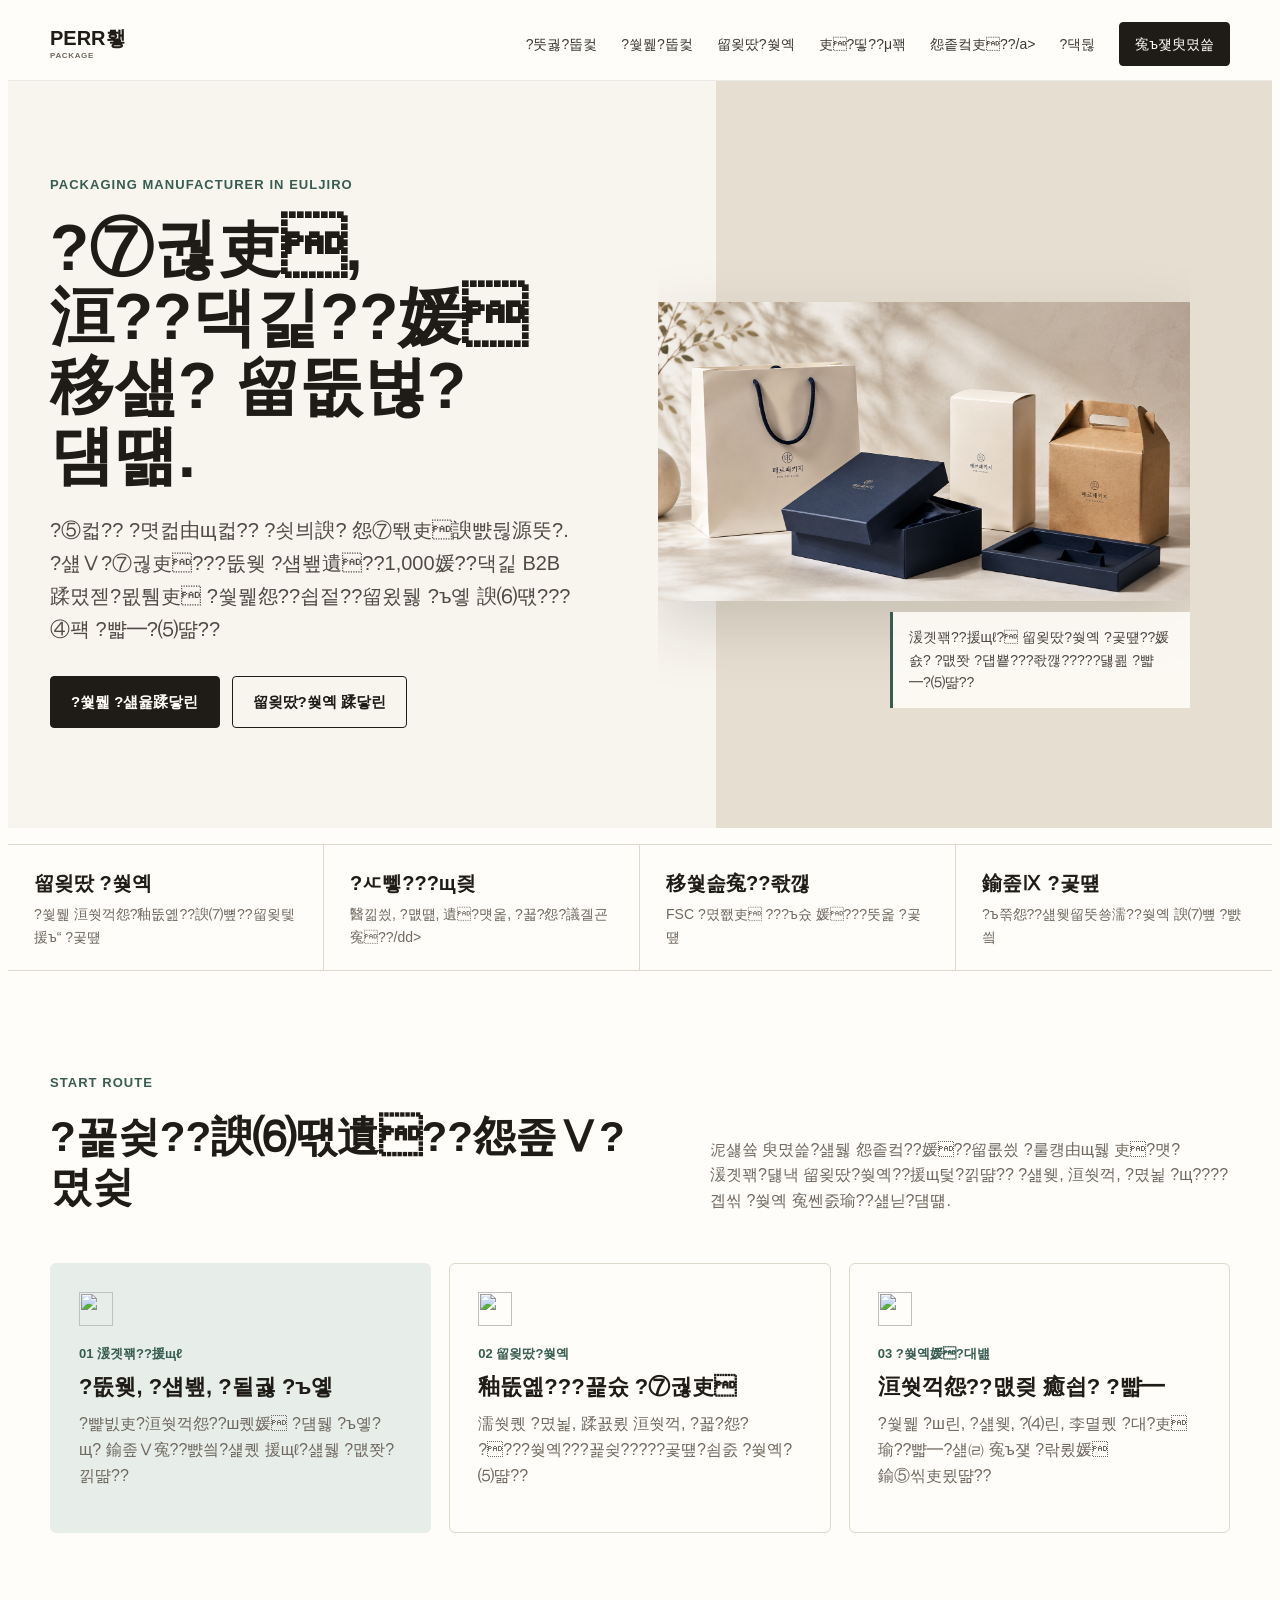
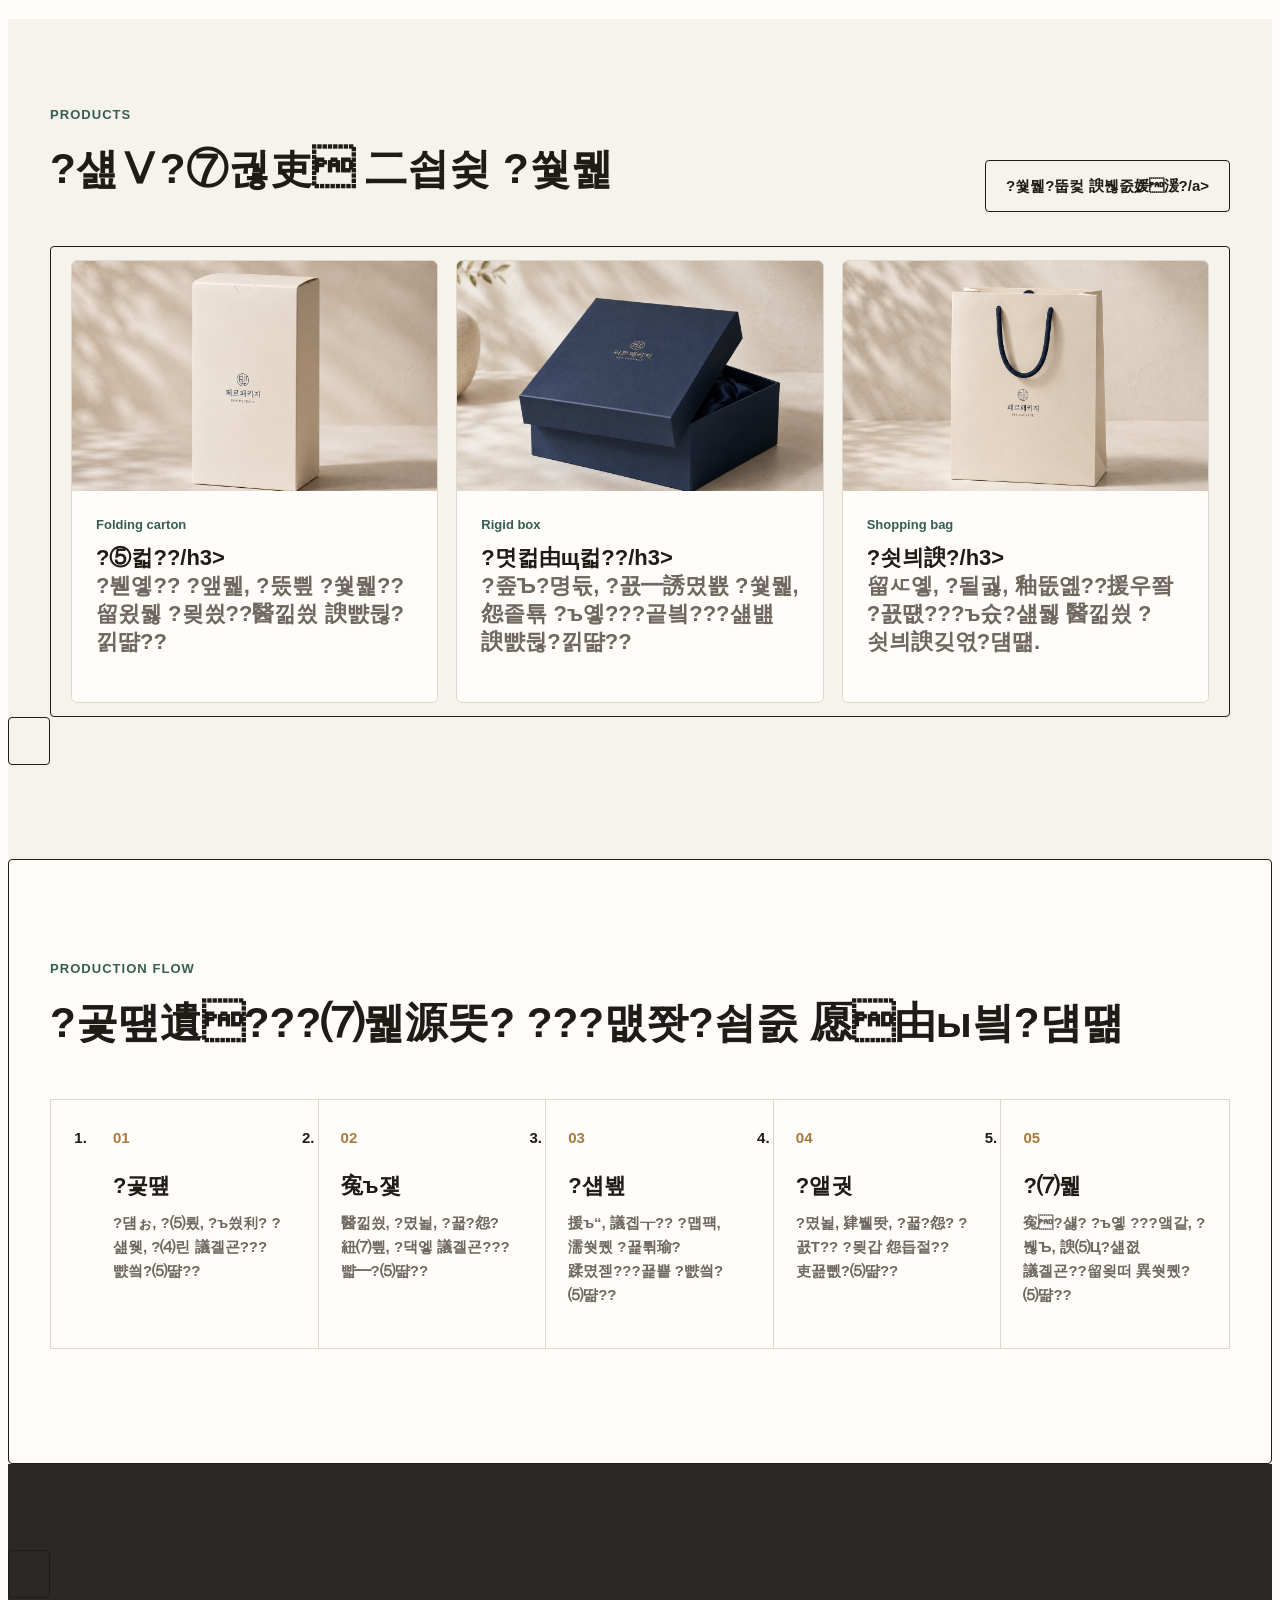
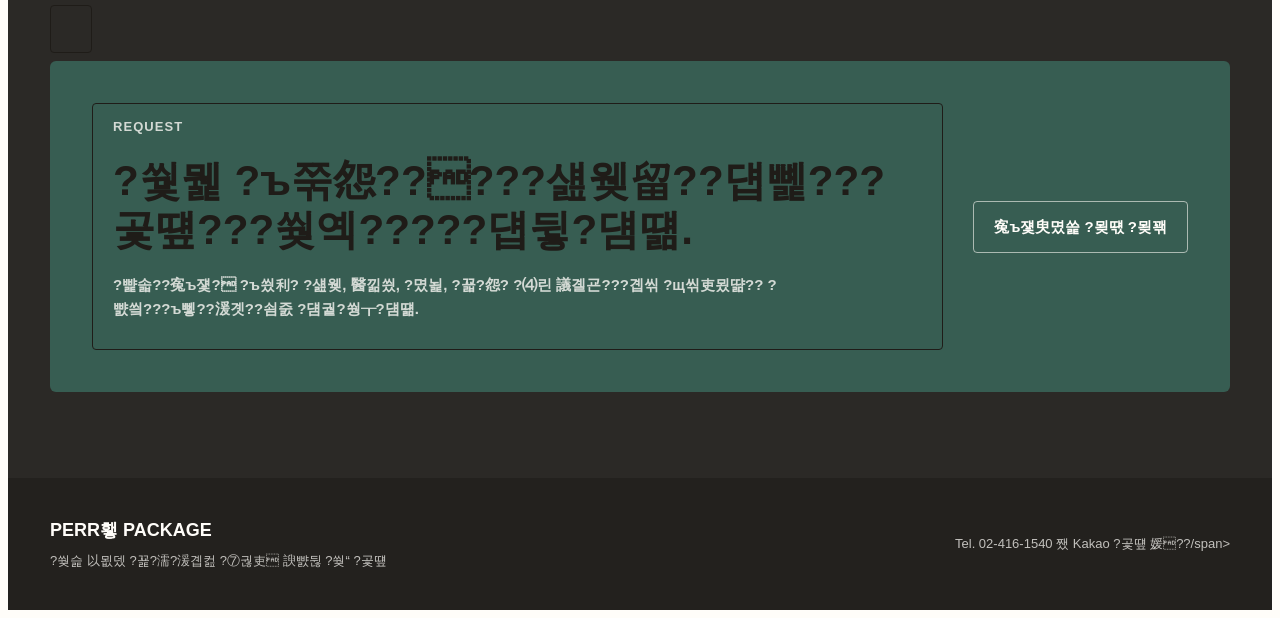
==== index.html @ 7153d133 "Add Vercel static preview site" ====
﻿<!doctype html>
<html lang="ko">
<head>
  <meta charset="utf-8">
  <meta name="viewport" content="width=device-width, initial-scale=1">
  <title>?섎Ⅴ?⑦궎吏 釉뚮옖???섏씠吏 - 硫붿씤</title>
  <link rel="stylesheet" href="perpackage-brand-pages.css">
</head>
<body class="pp-brand">
  <header class="pp-brand-topbar">
    <nav class="pp-brand-nav" aria-label="?섎Ⅴ?⑦궎吏 釉뚮옖???섏씠吏">
      <a class="pp-brand-logo" href="index.html">PERR횋<small>PACKAGE</small></a>
      <div class="pp-brand-menu">
        <a href="company.html">?뚯궗?뚭컻</a>
        <a href="products.html">?쒗뭹?뚭컻</a>
        <a href="custom.html">留욎땄?쒖옉</a>
        <a href="sustainability.html">吏?띻??μ꽦</a>
        <a href="contact.html">怨좉컼吏??/a>
        <a href="/board/free/list.html?board_no=3">?댁뒪</a>
        <a class="pp-brand-menu-cta" href="https://www.pluuug.com/form/TrPLMjXdJ1" target="_blank" rel="noopener">寃ъ쟻臾몄쓽</a>
      </div>
    </nav>
  </header>

  <main class="pp-brand-main">
    <section class="pp-brand-hero">
      <div class="pp-brand-hero__inner">
        <div class="pp-brand-hero__copy">
          <p class="pp-brand-eyebrow">Packaging manufacturer in Euljiro</p>
          <h1>?⑦궎吏,<br>洹??댁긽??媛移섎? 留뚮벊?덈떎.</h1>
          <p class="pp-brand-lead">?⑤컯?? ?몃컮由щ컯?? ?쇳븨諛? 怨⑦뙋吏諛뺤뒪源뚯?. ?섎Ⅴ?⑦궎吏???뚮웾 ?섑뵆遺??1,000媛??댁긽 B2B 蹂몄젣?묎퉴吏 ?쒗뭹怨??쇱젙??留욌뒗 ?ъ옣 諛⑹떇???④퍡 ?뺣━?⑸땲??</p>
          <div class="pp-brand-actions">
            <a class="pp-brand-btn is-primary" href="products.html">?쒗뭹 ?섎윭蹂닿린</a>
            <a class="pp-brand-btn is-secondary" href="custom.html">留욎땄?쒖옉 蹂닿린</a>
          </div>
        </div>
        <figure class="pp-brand-hero__media">
          <img src="assets/notion-selected/notion-hero-packaging-set.png" alt="?섎Ⅴ?⑦궎吏 ?쇳븨諛? ?⑤컯?? ?몃컮由щ컯?ㅼ? 遺?먯옱 ?쒗뭹 ?곗텧">
          <figcaption class="pp-brand-hero__caption">湲곗꽦??援щℓ? 留욎땄?쒖옉 ?곷떞??媛숈? ?먮쫫 ?덉뿉???좏깮?????덇쾶 ?뺣━?⑸땲??</figcaption>
        </figure>
      </div>
    </section>

    <dl class="pp-brand-proof" aria-label="?섎Ⅴ?⑦궎吏 ?듭떖 媛뺤젏">
      <div><dt>留욎땄 ?쒖옉</dt><dd>?쒗뭹 洹쒓꺽怨?釉뚮옖??諛⑺뼢??留욎텣 援ъ“ ?곷떞</dd></div>
      <div><dt>?ㅼ뼇???щ즺</dt><dd>醫낆씠, ?먮떒, 遺?먯옱, ?꾧?怨?議곌굔 寃??/dd></div>
      <div><dt>移쒗솚寃??좏깮</dt><dd>FSC ?몄쬆吏 ???ъ슜 媛???뚯옱 ?곷떞</dd></div>
      <div><dt>鍮좊Ⅸ ?곷떞</dt><dd>?ъ쭊怨??섎웾留뚯쑝濡??쒖옉 諛⑺뼢 ?뺤씤</dd></div>
    </dl>

    <section class="pp-brand-section">
      <div class="pp-brand-inner">
        <div class="pp-brand-section-head">
          <div>
            <p class="pp-brand-eyebrow">Start route</p>
            <h2>?꾩슂??諛⑹떇遺??怨좊Ⅴ?몄슂</h2>
          </div>
          <p class="pp-brand-desc">泥섏쓬 臾몄쓽?섎뒗 怨좉컼??媛??留롮씠 ?룰컝由щ뒗 吏?먯? 湲곗꽦?덇낵 留욎땄?쒖옉??援щ텇?낅땲?? ?섎웾, 洹쒓꺽, ?몄뇙 ?щ????곕씪 ?쒖옉 寃쎈줈瑜??섎닏?덈떎.</p>
        </div>
        <div class="pp-brand-grid cols-3">
          <article class="pp-brand-feature is-tinted">
            <img src="../../assets/icons/icon-service-package.png" alt="">
            <b>01 湲곗꽦??援щℓ</b>
            <h3>?뚮웾, ?섑뵆, ?됱궗 ?ъ옣</h3>
            <p>?뺥빐吏?洹쒓꺽怨??ш퀬媛 ?덈뒗 ?ъ옣?щ? 鍮좊Ⅴ寃??뺤씤?섍퀬 援щℓ?섎뒗 ?먮쫫?낅땲??</p>
          </article>
          <article class="pp-brand-feature">
            <img src="../../assets/icons/icon-service-design.png" alt="">
            <b>02 留욎땄?쒖옉</b>
            <h3>釉뚮옖???꾩슜 ?⑦궎吏</h3>
            <p>濡쒓퀬 ?몄뇙, 蹂꾨룄 洹쒓꺽, ?꾧?怨? ????쒖옉???꾩슂?????곷떞?쇰줈 ?쒖옉?⑸땲??</p>
          </article>
          <article class="pp-brand-feature">
            <img src="../../assets/icons/icon-proof-ruler.png" alt="">
            <b>03 ?쒖옉媛?대뱶</b>
            <h3>洹쒓꺽怨??먮즺 癒쇱? ?뺣━</h3>
            <p>?쒗뭹 ?ш린, ?섎웾, ?⑷린, 李멸퀬 ?대?吏瑜??뺣━?섎㈃ 寃ъ쟻 ?띾룄媛 鍮⑤씪吏묐땲??</p>
          </article>
        </div>
      </div>
    </section>

    <section class="pp-brand-section is-soft">
      <div class="pp-brand-inner">
        <div class="pp-brand-section-head">
          <div>
            <p class="pp-brand-eyebrow">Products</p>
            <h2>?섎Ⅴ?⑦궎吏 二쇱슂 ?쒗뭹</h2>
          </div>
          <a class="pp-brand-btn is-secondary" href="products.html">?쒗뭹?뚭컻 諛붾줈媛湲?/a>
        </div>
        <div class="pp-brand-grid cols-3">
          <article class="pp-brand-card">
            <div class="pp-brand-card__media"><img src="assets/notion-selected/notion-folding-carton-white.png" alt="?붿씠???⑤컯???쒗뭹"></div>
            <div class="pp-brand-card__body"><b>Folding carton</b><h3>?⑤컯??/h3><p>?붿옣?? ?앺뭹, ?뚰삎 ?쒗뭹??留욌뒗 ?묒씠??醫낆씠 諛뺤뒪?낅땲??</p></div>
          </article>
          <article class="pp-brand-card">
            <div class="pp-brand-card__media"><img src="assets/notion-selected/notion-rigid-box-blue.png" alt="?ㅼ씠鍮??몃컮由щ컯???쒗뭹"></div>
            <div class="pp-brand-card__body"><b>Rigid box</b><h3>?몃컮由щ컯??/h3><p>?좊Ъ?명듃, ?꾨━誘몄뾼 ?쒗뭹, 怨좉툒 ?ъ옣???곹빀???섎뱶 諛뺤뒪?낅땲??</p></div>
          </article>
          <article class="pp-brand-card">
            <div class="pp-brand-card__media"><img src="assets/notion-selected/notion-shopping-bag.png" alt="?붿씠???쇳븨諛??쒗뭹"></div>
            <div class="pp-brand-card__body"><b>Shopping bag</b><h3>?쇳븨諛?/h3><p>留ㅼ옣, ?됱궗, 釉뚮옖??援우쫰 ?꾨떖???ъ슜?섎뒗 醫낆씠 ?쇳븨諛깆엯?덈떎.</p></div>
          </article>
        </div>
      </div>
    </section>

    <section class="pp-brand-section">
      <div class="pp-brand-inner">
        <div class="pp-brand-section-head">
          <div>
            <p class="pp-brand-eyebrow">Production flow</p>
            <h2>?곷떞遺???⑺뭹源뚯? ???먮쫫?쇰줈 愿由ы빀?덈떎</h2>
          </div>
        </div>
        <ol class="pp-brand-steps">
          <li class="pp-brand-step"><span>01</span><h3>?곷떞</h3><p>?덈ぉ, ?⑸룄, ?ъ씠利? ?섎웾, ?⑷린 議곌굔???뺤씤?⑸땲??</p></li>
          <li class="pp-brand-step"><span>02</span><h3>寃ъ쟻</h3><p>醫낆씠, ?몄뇙, ?꾧?怨? 紐⑺삎, ?댁엫 議곌굔???뺣━?⑸땲??</p></li>
          <li class="pp-brand-step"><span>03</span><h3>?섑뵆</h3><p>援ъ“, 議곕┰?? ?먭퍡, 濡쒓퀬 ?꾩튂瑜?蹂몄젣???꾩뿉 ?뺤씤?⑸땲??</p></li>
          <li class="pp-brand-step"><span>04</span><h3>?앹궛</h3><p>?몄뇙, 肄뷀똿, ?꾧?怨? ?꾨Т?? ?묒갑 怨듭젙??吏꾪뻾?⑸땲??</p></li>
          <li class="pp-brand-step"><span>05</span><h3>?⑺뭹</h3><p>寃?섏? ?ъ옣 ???앸같, ?붾Ъ, 諛⑸Ц?섎졊 議곌굔??留욎떠 異쒓퀬?⑸땲??</p></li>
        </ol>
      </div>
    </section>

    <section class="pp-brand-section is-dark">
      <div class="pp-brand-inner">
        <div class="pp-brand-quote">
          <div>
            <p class="pp-brand-eyebrow">Request</p>
            <h2>?쒗뭹 ?ъ쭊怨?????섎웾留??덉뼱???곷떞???쒖옉?????덉뒿?덈떎.</h2>
            <p>?뺥솗??寃ъ쟻? ?ъ씠利? ?섎웾, 醫낆씠, ?몄뇙, ?꾧?怨? ?⑷린 議곌굔???곕씪 ?щ씪吏묐땲?? ?뺤씤???ъ뼇??湲곗??쇰줈 ?덈궡?쒕┰?덈떎.</p>
          </div>
          <a class="pp-brand-btn is-light" href="https://www.pluuug.com/form/TrPLMjXdJ1" target="_blank" rel="noopener">寃ъ쟻臾몄쓽 ?묒떇 ?묒꽦</a>
        </div>
      </div>
    </section>
  </main>

  <footer class="pp-brand-footer">
    <div class="pp-brand-footer__inner">
      <div><strong>PERR횋 PACKAGE</strong><span>?쒖슱 以묎뎄 ?꾩?濡?湲곕컲 ?⑦궎吏 諛뺤뒪 ?쒖“ ?곷떞</span></div>
      <span>Tel. 02-416-1540 쨌 Kakao ?곷떞 媛??/span>
    </div>
  </footer>
</body>
</html>
---- perpackage-brand-pages.css ----
.pp-brand {
  --pp-ink: #1f1c18;
  --pp-muted: #6f6860;
  --pp-soft: #f6f2ec;
  --pp-soft-2: #ece5d9;
  --pp-line: #dfd8cd;
  --pp-green: #375d52;
  --pp-green-2: #e7eee9;
  --pp-brass: #a9793f;
  --pp-charcoal: #2b2926;
  --pp-white: #fffdf9;
  --pp-shadow: 0 18px 45px rgba(37, 31, 23, 0.1);
  color: var(--pp-ink);
  background: var(--pp-white);
  font-family: "Pretendard", "Noto Sans KR", "Apple SD Gothic Neo", Arial, sans-serif;
  font-size: 16px;
  line-height: 1.6;
  letter-spacing: 0;
  max-width: 100%;
  overflow-x: hidden;
}

.pp-brand *,
.pp-brand *::before,
.pp-brand *::after {
  box-sizing: border-box;
}

.pp-brand a {
  color: inherit;
  text-decoration: none;
}

.pp-brand img {
  display: block;
  max-width: 100%;
}

.pp-brand-topbar {
  position: sticky;
  top: 0;
  z-index: 20;
  background: rgba(255, 253, 249, 0.94);
  border-bottom: 1px solid rgba(31, 28, 24, 0.09);
  backdrop-filter: blur(14px);
}

.pp-brand-nav {
  width: min(1180px, calc(100% - 40px));
  min-height: 72px;
  margin: 0 auto;
  display: flex;
  align-items: center;
  justify-content: space-between;
  gap: 28px;
}

.pp-brand-logo {
  display: inline-flex;
  flex-direction: column;
  justify-content: center;
  min-width: 118px;
  font-weight: 800;
  font-size: 20px;
  line-height: 1;
}

.pp-brand-logo small {
  margin-top: 4px;
  font-size: 8px;
  font-weight: 700;
  color: var(--pp-muted);
  letter-spacing: 0.08em;
}

.pp-brand-menu {
  display: flex;
  align-items: center;
  justify-content: flex-end;
  gap: 24px;
  min-width: 0;
  color: #3c3935;
  font-size: 14px;
  white-space: nowrap;
}

.pp-brand-menu a {
  padding: 24px 0 22px;
  border-bottom: 2px solid transparent;
}

.pp-brand-menu a:hover,
.pp-brand-menu a[aria-current="page"] {
  color: var(--pp-green);
  border-bottom-color: var(--pp-green);
}

.pp-brand-menu .pp-brand-menu-cta {
  padding: 10px 15px;
  border: 1px solid var(--pp-ink);
  border-radius: 4px;
  background: var(--pp-ink);
  color: var(--pp-white);
}

.pp-brand-main {
  overflow: hidden;
}

.pp-brand-section {
  padding: 86px 0;
  background: var(--pp-white);
}

.pp-brand-section.is-soft {
  background: var(--pp-soft);
}

.pp-brand-section.is-dark {
  background: var(--pp-charcoal);
  color: var(--pp-white);
}

.pp-brand-inner {
  width: min(1180px, calc(100% - 40px));
  margin: 0 auto;
}

.pp-brand-hero {
  min-height: 620px;
  display: grid;
  align-items: stretch;
  background: linear-gradient(90deg, #f8f4ee 0%, #f8f4ee 56%, #e6ded1 56%, #e6ded1 100%);
}

.pp-brand-hero__inner {
  width: min(1180px, calc(100% - 40px));
  margin: 0 auto;
  display: grid;
  grid-template-columns: minmax(0, 0.92fr) minmax(420px, 1.08fr);
  align-items: center;
  gap: 46px;
  padding: 58px 0 64px;
}

.pp-brand-hero__copy {
  min-width: 0;
  padding: 36px 0;
}

.pp-brand-eyebrow {
  margin: 0 0 18px;
  color: var(--pp-green);
  font-size: 13px;
  font-weight: 800;
  letter-spacing: 0.08em;
  text-transform: uppercase;
}

.pp-brand h1,
.pp-brand h2,
.pp-brand h3,
.pp-brand p {
  margin-top: 0;
  word-break: keep-all;
  overflow-wrap: anywhere;
}

.pp-brand h1 {
  margin-bottom: 24px;
  font-size: clamp(40px, 5vw, 70px);
  line-height: 1.08;
  letter-spacing: 0;
}

.pp-brand h2 {
  margin-bottom: 18px;
  font-size: clamp(30px, 3.3vw, 46px);
  line-height: 1.18;
  letter-spacing: 0;
}

.pp-brand h3 {
  margin-bottom: 10px;
  font-size: 22px;
  line-height: 1.28;
  letter-spacing: 0;
}

.pp-brand-lead {
  max-width: 570px;
  margin-bottom: 30px;
  color: #504b45;
  font-size: 20px;
  line-height: 1.65;
}

.pp-brand-actions {
  display: flex;
  flex-wrap: wrap;
  gap: 12px;
  margin-top: 28px;
}

.pp-brand-btn {
  display: inline-flex;
  align-items: center;
  justify-content: center;
  min-height: 48px;
  padding: 13px 20px;
  border: 1px solid var(--pp-ink);
  border-radius: 4px;
  font-size: 15px;
  font-weight: 800;
  transition: transform 160ms ease, background 160ms ease, color 160ms ease;
}

.pp-brand-btn:hover {
  transform: translateY(-2px);
}

.pp-brand-btn.is-primary {
  background: var(--pp-ink);
  color: var(--pp-white);
}

.pp-brand-btn.is-secondary {
  background: transparent;
  color: var(--pp-ink);
}

.pp-brand-btn.is-light {
  border-color: rgba(255, 253, 249, 0.58);
  color: var(--pp-white);
}

.pp-brand-hero__media {
  position: relative;
  min-width: 0;
  min-height: 450px;
  display: flex;
  align-items: center;
  justify-content: center;
  overflow: hidden;
}

.pp-brand-hero__media img {
  width: 100%;
  height: min(560px, 62vw);
  object-fit: contain;
  filter: drop-shadow(0 24px 32px rgba(36, 29, 21, 0.16));
}

.pp-brand-hero__caption {
  position: absolute;
  right: 0;
  bottom: 24px;
  max-width: 300px;
  padding: 14px 16px;
  border-left: 3px solid var(--pp-green);
  background: rgba(255, 253, 249, 0.88);
  color: #4c4740;
  font-size: 14px;
}

.pp-brand-proof {
  display: grid;
  grid-template-columns: repeat(4, 1fr);
  border-top: 1px solid var(--pp-line);
  border-bottom: 1px solid var(--pp-line);
  background: var(--pp-white);
}

.pp-brand-proof div {
  min-height: 104px;
  padding: 22px 26px;
  border-right: 1px solid var(--pp-line);
}

.pp-brand-proof div:last-child {
  border-right: 0;
}

.pp-brand-proof dt {
  margin-bottom: 4px;
  font-size: 20px;
  font-weight: 900;
}

.pp-brand-proof dd {
  margin: 0;
  color: var(--pp-muted);
  font-size: 14px;
}

.pp-brand-section-head {
  display: flex;
  align-items: flex-end;
  justify-content: space-between;
  gap: 32px;
  margin-bottom: 34px;
}

.pp-brand-section-head > p,
.pp-brand-section-head .pp-brand-desc {
  max-width: 520px;
  color: var(--pp-muted);
}

.pp-brand-grid {
  display: grid;
  gap: 18px;
}

.pp-brand-grid.cols-2 {
  grid-template-columns: repeat(2, minmax(0, 1fr));
}

.pp-brand-grid.cols-3 {
  grid-template-columns: repeat(3, minmax(0, 1fr));
}

.pp-brand-grid.cols-4 {
  grid-template-columns: repeat(4, minmax(0, 1fr));
}

.pp-brand-card {
  border: 1px solid var(--pp-line);
  border-radius: 6px;
  background: var(--pp-white);
  overflow: hidden;
}

.pp-brand-card__body {
  padding: 24px;
}

.pp-brand-card__media {
  height: 230px;
  background: var(--pp-soft);
}

.pp-brand-card__media img {
  width: 100%;
  height: 100%;
  object-fit: cover;
}

.pp-brand-card p,
.pp-brand-feature p,
.pp-brand-step p,
.pp-brand-list p {
  color: var(--pp-muted);
}

.pp-brand-card b,
.pp-brand-feature b {
  display: block;
  margin-bottom: 8px;
  color: var(--pp-green);
  font-size: 13px;
}

.pp-brand-feature {
  padding: 28px;
  border: 1px solid var(--pp-line);
  border-radius: 6px;
  background: var(--pp-white);
}

.pp-brand-feature img {
  width: 34px;
  height: 34px;
  margin-bottom: 18px;
  object-fit: contain;
}

.pp-brand-feature.is-tinted {
  background: var(--pp-green-2);
  border-color: transparent;
}

.pp-brand-panel {
  display: grid;
  grid-template-columns: 0.86fr 1.14fr;
  gap: 42px;
  align-items: center;
}

.pp-brand-panel__media {
  min-height: 360px;
  overflow: hidden;
  border-radius: 6px;
  background: var(--pp-soft-2);
}

.pp-brand-panel__media img {
  width: 100%;
  height: 100%;
  min-height: 360px;
  object-fit: cover;
}

.pp-brand-list {
  display: grid;
  gap: 14px;
  margin: 0;
  padding: 0;
  list-style: none;
}

.pp-brand-list li {
  padding: 18px 0 18px 42px;
  border-bottom: 1px solid var(--pp-line);
  position: relative;
}

.pp-brand-list li::before {
  content: "";
  position: absolute;
  left: 0;
  top: 24px;
  width: 18px;
  height: 18px;
  border: 5px solid var(--pp-green);
  border-radius: 50%;
}

.pp-brand-steps {
  display: grid;
  grid-template-columns: repeat(5, minmax(0, 1fr));
  gap: 0;
  border: 1px solid var(--pp-line);
  background: var(--pp-white);
}

.pp-brand-step {
  min-height: 208px;
  padding: 26px 22px;
  border-right: 1px solid var(--pp-line);
}

.pp-brand-step:last-child {
  border-right: 0;
}

.pp-brand-step span {
  display: block;
  margin-bottom: 22px;
  color: var(--pp-brass);
  font-weight: 900;
}

.pp-brand-table {
  width: 100%;
  border-collapse: collapse;
  border-top: 2px solid var(--pp-ink);
  font-size: 15px;
}

.pp-brand-table th,
.pp-brand-table td {
  padding: 17px 14px;
  border-bottom: 1px solid var(--pp-line);
  text-align: left;
  vertical-align: top;
}

.pp-brand-table th {
  width: 170px;
  color: var(--pp-ink);
}

.pp-brand-table td {
  color: var(--pp-muted);
}

.pp-brand-tabs {
  display: flex;
  flex-wrap: wrap;
  gap: 8px;
  margin-bottom: 24px;
}

.pp-brand-tabs a {
  padding: 10px 14px;
  border: 1px solid var(--pp-line);
  border-radius: 4px;
  color: #4e4943;
  font-size: 14px;
}

.pp-brand-tabs a:hover {
  border-color: var(--pp-green);
  color: var(--pp-green);
}

.pp-brand-quote {
  display: grid;
  grid-template-columns: minmax(0, 1fr) auto;
  gap: 30px;
  align-items: center;
  padding: 42px;
  border-radius: 6px;
  background: var(--pp-green);
  color: var(--pp-white);
}

.pp-brand-quote p {
  max-width: 680px;
  color: rgba(255, 253, 249, 0.78);
}

.pp-brand-contact-list {
  display: grid;
  gap: 14px;
}

.pp-brand-contact-item {
  display: grid;
  grid-template-columns: 120px minmax(0, 1fr);
  gap: 20px;
  padding: 20px 0;
  border-bottom: 1px solid var(--pp-line);
}

.pp-brand-contact-item strong {
  color: var(--pp-green);
}

.pp-brand-faq {
  display: grid;
  gap: 12px;
}

.pp-brand-faq details {
  border: 1px solid var(--pp-line);
  border-radius: 6px;
  background: var(--pp-white);
}

.pp-brand-faq summary {
  cursor: pointer;
  padding: 20px 22px;
  font-weight: 800;
}

.pp-brand-faq p {
  margin: 0;
  padding: 0 22px 22px;
  color: var(--pp-muted);
}

.pp-brand-footer {
  padding: 38px 0;
  background: #23211e;
  color: rgba(255, 253, 249, 0.72);
  font-size: 13px;
}

.pp-brand-footer__inner {
  width: min(1180px, calc(100% - 40px));
  margin: 0 auto;
  display: flex;
  align-items: center;
  justify-content: space-between;
  gap: 24px;
}

.pp-brand-footer strong {
  display: block;
  margin-bottom: 6px;
  color: var(--pp-white);
  font-size: 18px;
}

@media (max-width: 980px) {
  .pp-brand-nav {
    width: min(100%, calc(100% - 28px));
    min-height: 64px;
    gap: 18px;
    overflow: hidden;
  }

  .pp-brand-menu {
    overflow-x: auto;
    justify-content: flex-start;
    gap: 18px;
    padding-bottom: 2px;
  }

  .pp-brand-menu .pp-brand-menu-cta {
    display: none;
  }

  .pp-brand-hero {
    background: var(--pp-soft);
  }

  .pp-brand-hero__inner,
  .pp-brand-panel,
  .pp-brand-quote {
    grid-template-columns: 1fr;
  }

  .pp-brand-hero__inner {
    gap: 8px;
    padding: 34px 0 48px;
  }

  .pp-brand-hero__copy {
    padding: 18px 0;
  }

  .pp-brand-hero__media {
    display: block;
    min-height: 300px;
  }

  .pp-brand-hero__media img {
    height: auto;
    max-height: 420px;
    margin: 0 auto;
  }

  .pp-brand-proof,
  .pp-brand-grid.cols-4 {
    grid-template-columns: repeat(2, minmax(0, 1fr));
  }

  .pp-brand-grid.cols-3,
  .pp-brand-grid.cols-2,
  .pp-brand-steps {
    grid-template-columns: 1fr;
  }

  .pp-brand-step {
    min-height: auto;
    border-right: 0;
    border-bottom: 1px solid var(--pp-line);
  }

  .pp-brand-step:last-child {
    border-bottom: 0;
  }
}

@media (max-width: 640px) {
  .pp-brand {
    font-size: 15px;
  }

  .pp-brand-nav,
  .pp-brand-inner,
  .pp-brand-hero__inner,
  .pp-brand-footer__inner {
    width: min(100%, calc(100% - 28px));
  }

  .pp-brand-logo {
    min-width: 94px;
    font-size: 17px;
  }

  .pp-brand-section {
    padding: 58px 0;
  }

  .pp-brand h1 {
    font-size: 34px;
  }

  .pp-brand h2 {
    font-size: 27px;
  }

  .pp-brand-lead {
    font-size: 17px;
  }

  .pp-brand-section-head {
    display: block;
  }

  .pp-brand-proof {
    grid-template-columns: 1fr;
  }

  .pp-brand-proof div {
    min-height: auto;
    border-right: 0;
    border-bottom: 1px solid var(--pp-line);
  }

  .pp-brand-proof div:last-child {
    border-bottom: 0;
  }

  .pp-brand-grid.cols-4,
  .pp-brand-grid.cols-3,
  .pp-brand-grid.cols-2 {
    grid-template-columns: 1fr;
  }

  .pp-brand-card__media {
    height: 210px;
  }

  .pp-brand-hero__caption {
    position: static;
    max-width: none;
    margin: -20px 14px 0;
  }

  .pp-brand-quote {
    padding: 28px;
  }

  .pp-brand-contact-item {
    grid-template-columns: 1fr;
    gap: 6px;
  }

  .pp-brand-footer__inner {
    display: block;
  }
}
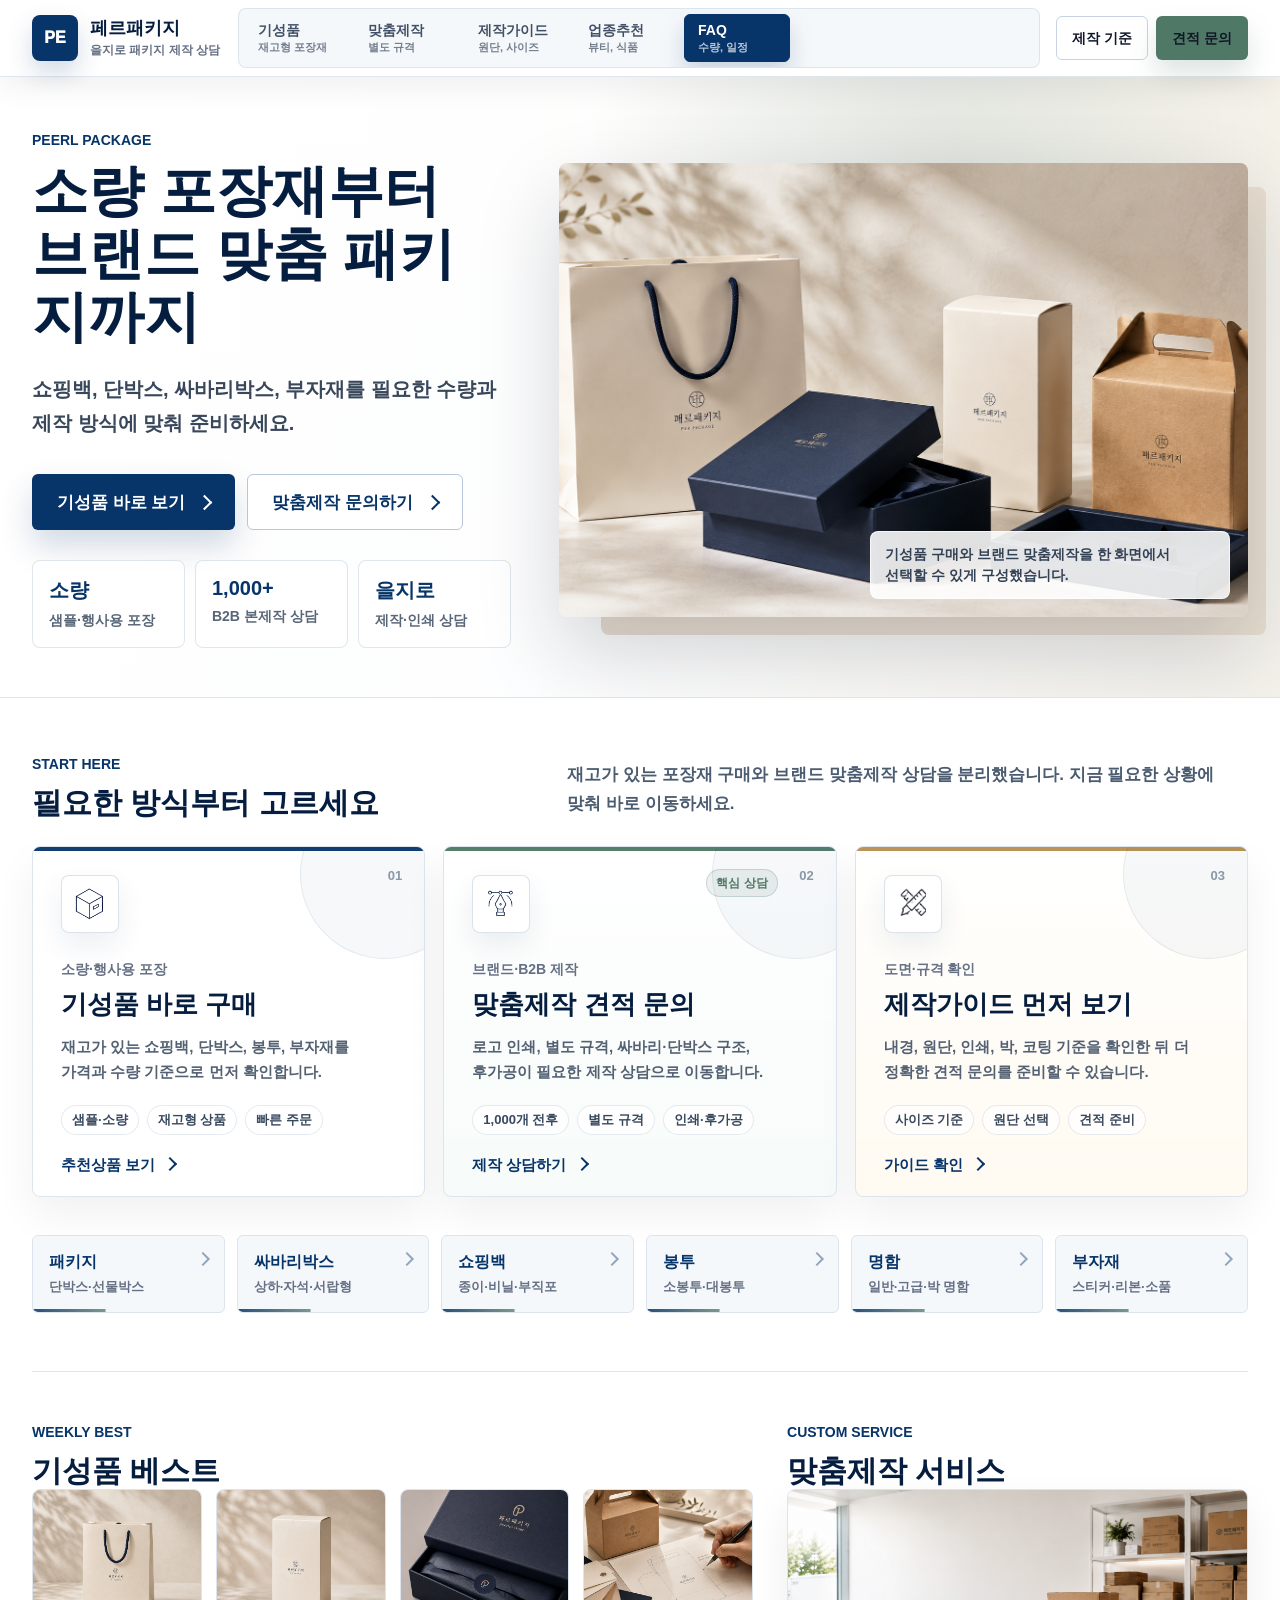
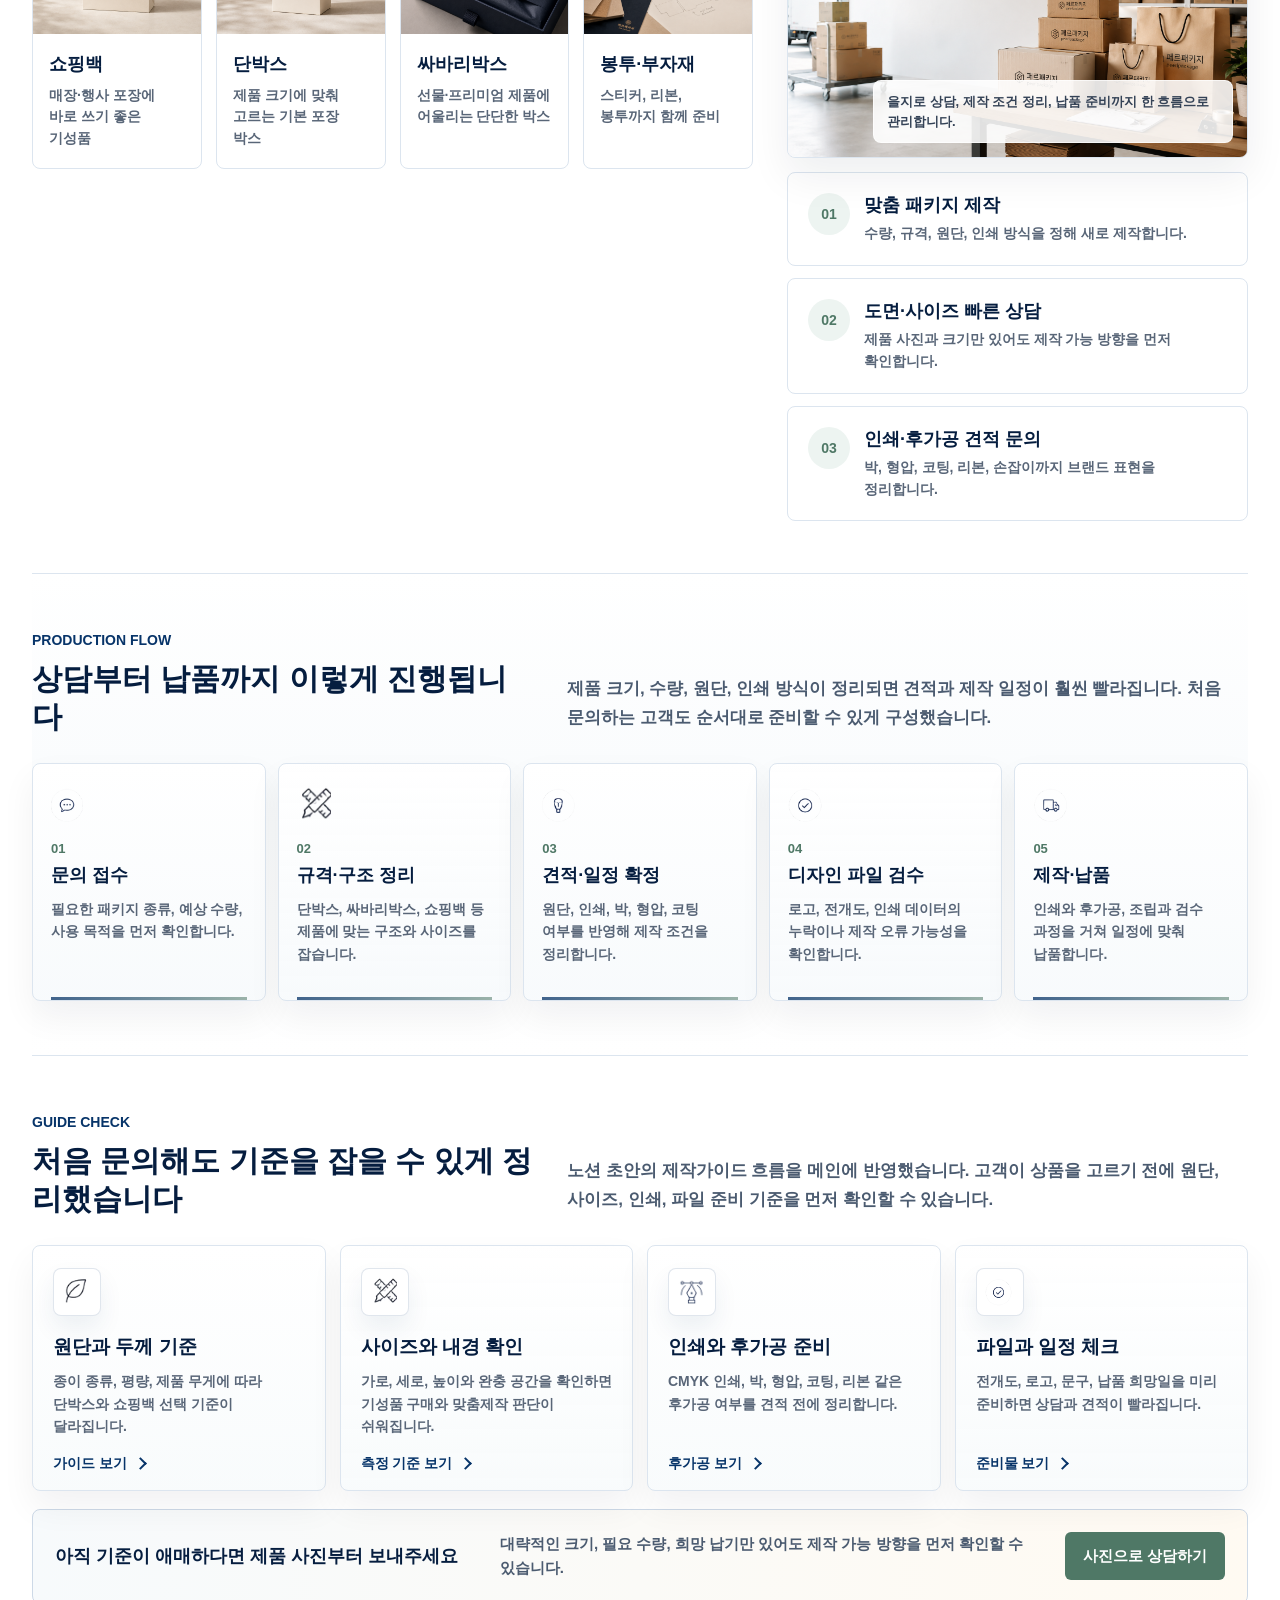
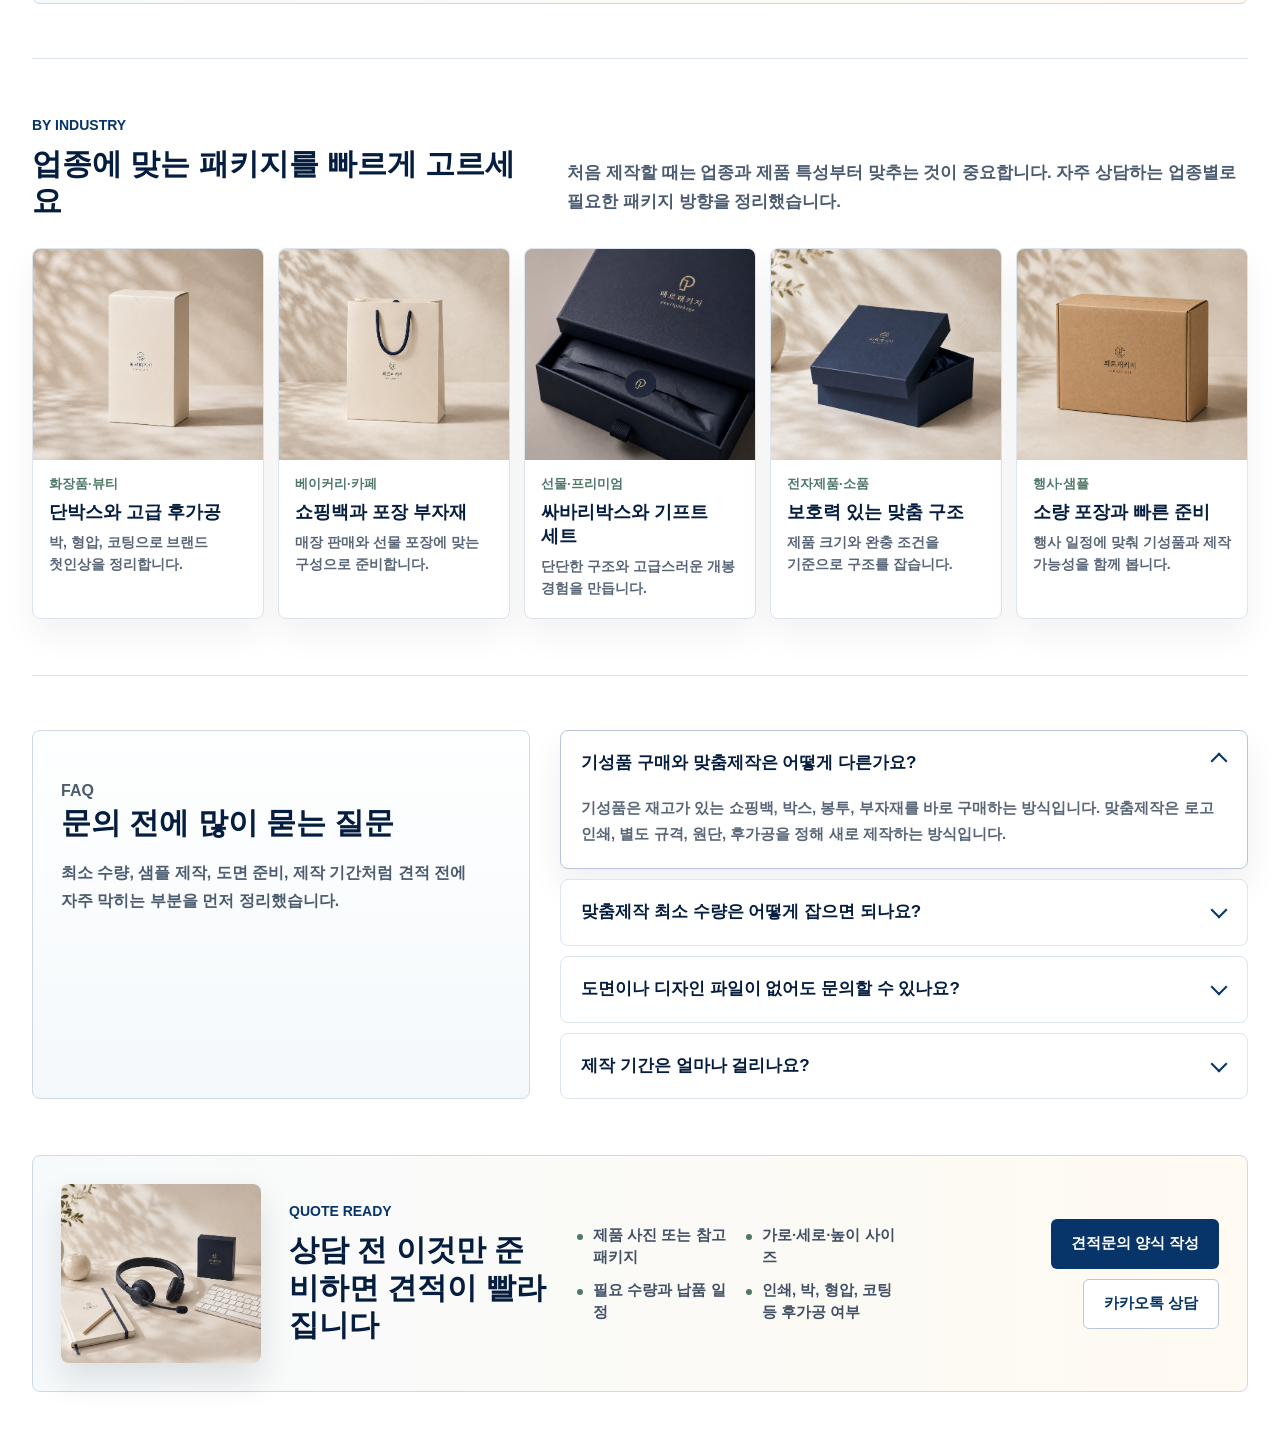
==== commit 7bc442d2: "Switch to Korean static homepage preview" ====
--- a/index.html
+++ b/index.html
@@ -3,147 +3,395 @@
 <head>
   <meta charset="utf-8">
   <meta name="viewport" content="width=device-width, initial-scale=1">
-  <title>?섎Ⅴ?⑦궎吏 釉뚮옖???섏씠吏 - 硫붿씤</title>
-  <link rel="stylesheet" href="perpackage-brand-pages.css">
+  <title>페르패키지 메인 개선 미리보기</title>
+  <link rel="stylesheet" href="perpackage-main-renewal.css">
+  <script src="perpackage-main-renewal.js" defer></script>
+  <style>
+    body {
+      margin: 0;
+      background: #ffffff;
+    }
+  </style>
 </head>
-<body class="pp-brand">
-  <header class="pp-brand-topbar">
-    <nav class="pp-brand-nav" aria-label="?섎Ⅴ?⑦궎吏 釉뚮옖???섏씠吏">
-      <a class="pp-brand-logo" href="index.html">PERR횋<small>PACKAGE</small></a>
-      <div class="pp-brand-menu">
-        <a href="company.html">?뚯궗?뚭컻</a>
-        <a href="products.html">?쒗뭹?뚭컻</a>
-        <a href="custom.html">留욎땄?쒖옉</a>
-        <a href="sustainability.html">吏?띻??μ꽦</a>
-        <a href="contact.html">怨좉컼吏??/a>
-        <a href="/board/free/list.html?board_no=3">?댁뒪</a>
-        <a class="pp-brand-menu-cta" href="https://www.pluuug.com/form/TrPLMjXdJ1" target="_blank" rel="noopener">寃ъ쟻臾몄쓽</a>
-      </div>
+<body>
+  <section class="peerl-home-renewal" aria-label="페르패키지 메인 개선안">
+    <header class="peerl-home-nav" aria-label="페르패키지 상단 메뉴">
+      <div class="peerl-home-nav__inner">
+        <a class="peerl-home-brand" href="/" aria-label="페르패키지 홈">
+          <span class="peerl-home-brand__mark">PE</span>
+          <span class="peerl-home-brand__text">
+            <strong>페르패키지</strong>
+            <em>을지로 패키지 제작 상담</em>
+          </span>
+        </a>
+        <nav class="peerl-home-nav__tabs" aria-label="메인 섹션 바로가기">
+          <a class="is-active" href="#peerl-home-ready" data-peerl-home-tab="ready">
+            <strong>기성품</strong>
+            <span>재고형 포장재</span>
+          </a>
+          <a href="#peerl-home-custom" data-peerl-home-tab="custom">
+            <strong>맞춤제작</strong>
+            <span>별도 규격</span>
+          </a>
+          <a href="#peerl-home-guide" data-peerl-home-tab="guide">
+            <strong>제작가이드</strong>
+            <span>원단, 사이즈</span>
+          </a>
+          <a href="#peerl-home-industries" data-peerl-home-tab="industries">
+            <strong>업종추천</strong>
+            <span>뷰티, 식품</span>
+          </a>
+          <a href="#peerl-home-faq" data-peerl-home-tab="faq">
+            <strong>FAQ</strong>
+            <span>수량, 일정</span>
+          </a>
+        </nav>
+        <div class="peerl-home-nav__actions">
+          <a class="peerl-home-nav__guide" href="/board/free/list.html?board_no=3">제작 기준</a>
+          <a class="peerl-home-nav__quote" href="https://www.pluuug.com/form/TrPLMjXdJ1" target="_blank" rel="noopener">견적 문의</a>
+        </div>
+      </div>
+    </header>
+
+    <section class="peerl-home-hero" id="peerl-home-top" aria-label="기성품 구매와 맞춤제작 문의 안내">
+      <div class="peerl-home-hero__inner">
+        <div class="peerl-home-hero__copy">
+          <p class="peerl-home-eyebrow">PEERL PACKAGE</p>
+          <h1>소량 포장재부터<br>브랜드 맞춤 패키지까지</h1>
+          <p class="peerl-home-lead">
+            쇼핑백, 단박스, 싸바리박스, 부자재를 필요한 수량과 제작 방식에 맞춰 준비하세요.
+          </p>
+          <div class="peerl-home-actions" aria-label="주요 이동">
+            <a class="peerl-home-btn peerl-home-btn--primary" href="/product/list.html?cate_no=54">기성품 바로 보기</a>
+            <a class="peerl-home-btn peerl-home-btn--secondary" href="https://www.pluuug.com/form/TrPLMjXdJ1" target="_blank" rel="noopener">맞춤제작 문의하기</a>
+          </div>
+          <dl class="peerl-home-proof" aria-label="페르패키지 제작 범위">
+            <div>
+              <dt>소량</dt>
+              <dd>샘플·행사용 포장</dd>
+            </div>
+            <div>
+              <dt>1,000+</dt>
+              <dd>B2B 본제작 상담</dd>
+            </div>
+            <div>
+              <dt>을지로</dt>
+              <dd>제작·인쇄 상담</dd>
+            </div>
+          </dl>
+        </div>
+        <figure class="peerl-home-hero__visual">
+          <img src="assets/notion-selected/notion-hero-packaging-set.png" alt="페르패키지 쇼핑백, 단박스, 싸바리박스, 봉투, 리본 제품 구성">
+          <figcaption>기성품 구매와 브랜드 맞춤제작을 한 화면에서 선택할 수 있게 구성했습니다.</figcaption>
+        </figure>
+      </div>
+    </section>
+
+    <section class="peerl-home-routes" aria-label="고객 상황별 빠른 선택">
+      <div class="peerl-home-routes__top">
+        <div class="peerl-home-section-head">
+          <p>START HERE</p>
+          <h2>필요한 방식부터 고르세요</h2>
+        </div>
+        <p class="peerl-home-section-desc">
+          재고가 있는 포장재 구매와 브랜드 맞춤제작 상담을 분리했습니다. 지금 필요한 상황에 맞춰 바로 이동하세요.
+        </p>
+      </div>
+      <div class="peerl-home-route-grid">
+        <a class="peerl-home-route-card is-ready" href="/product/list.html?cate_no=54">
+          <span class="peerl-home-route-card__no">01</span>
+          <span class="peerl-home-route-card__icon"><img src="assets/icons/icon-service-package.png" alt=""></span>
+          <span class="peerl-home-route-card__label">소량·행사용 포장</span>
+          <strong>기성품 바로 구매</strong>
+          <em>재고가 있는 쇼핑백, 단박스, 봉투, 부자재를 가격과 수량 기준으로 먼저 확인합니다.</em>
+          <ul>
+            <li>샘플·소량</li>
+            <li>재고형 상품</li>
+            <li>빠른 주문</li>
+          </ul>
+          <span class="peerl-home-route-card__action">추천상품 보기</span>
+        </a>
+        <a class="peerl-home-route-card is-custom" href="https://www.pluuug.com/form/TrPLMjXdJ1" target="_blank" rel="noopener">
+          <span class="peerl-home-route-card__badge">핵심 상담</span>
+          <span class="peerl-home-route-card__no">02</span>
+          <span class="peerl-home-route-card__icon"><img src="assets/icons/icon-service-design.png" alt=""></span>
+          <span class="peerl-home-route-card__label">브랜드·B2B 제작</span>
+          <strong>맞춤제작 견적 문의</strong>
+          <em>로고 인쇄, 별도 규격, 싸바리·단박스 구조, 후가공이 필요한 제작 상담으로 이동합니다.</em>
+          <ul>
+            <li>1,000개 전후</li>
+            <li>별도 규격</li>
+            <li>인쇄·후가공</li>
+          </ul>
+          <span class="peerl-home-route-card__action">제작 상담하기</span>
+        </a>
+        <a class="peerl-home-route-card is-guide" href="/board/free/list.html?board_no=3">
+          <span class="peerl-home-route-card__no">03</span>
+          <span class="peerl-home-route-card__icon"><img src="assets/icons/icon-proof-ruler.png" alt=""></span>
+          <span class="peerl-home-route-card__label">도면·규격 확인</span>
+          <strong>제작가이드 먼저 보기</strong>
+          <em>내경, 원단, 인쇄, 박, 코팅 기준을 확인한 뒤 더 정확한 견적 문의를 준비할 수 있습니다.</em>
+          <ul>
+            <li>사이즈 기준</li>
+            <li>원단 선택</li>
+            <li>견적 준비</li>
+          </ul>
+          <span class="peerl-home-route-card__action">가이드 확인</span>
+        </a>
+      </div>
+    </section>
+
+    <nav class="peerl-home-category" aria-label="기성품 카테고리">
+      <a href="/product/list.html?cate_no=54"><strong>패키지</strong><span>단박스·선물박스</span></a>
+      <a href="/product/list.html?cate_no=55"><strong>싸바리박스</strong><span>상하·자석·서랍형</span></a>
+      <a href="/product/list.html?cate_no=56"><strong>쇼핑백</strong><span>종이·비닐·부직포</span></a>
+      <a href="/product/list.html?cate_no=58"><strong>봉투</strong><span>소봉투·대봉투</span></a>
+      <a href="/product/list.html?cate_no=57"><strong>명함</strong><span>일반·고급·박 명함</span></a>
+      <a href="/product/list.html?cate_no=59"><strong>부자재</strong><span>스티커·리본·소품</span></a>
     </nav>
-  </header>
-
-  <main class="pp-brand-main">
-    <section class="pp-brand-hero">
-      <div class="pp-brand-hero__inner">
-        <div class="pp-brand-hero__copy">
-          <p class="pp-brand-eyebrow">Packaging manufacturer in Euljiro</p>
-          <h1>?⑦궎吏,<br>洹??댁긽??媛移섎? 留뚮벊?덈떎.</h1>
-          <p class="pp-brand-lead">?⑤컯?? ?몃컮由щ컯?? ?쇳븨諛? 怨⑦뙋吏諛뺤뒪源뚯?. ?섎Ⅴ?⑦궎吏???뚮웾 ?섑뵆遺??1,000媛??댁긽 B2B 蹂몄젣?묎퉴吏 ?쒗뭹怨??쇱젙??留욌뒗 ?ъ옣 諛⑹떇???④퍡 ?뺣━?⑸땲??</p>
-          <div class="pp-brand-actions">
-            <a class="pp-brand-btn is-primary" href="products.html">?쒗뭹 ?섎윭蹂닿린</a>
-            <a class="pp-brand-btn is-secondary" href="custom.html">留욎땄?쒖옉 蹂닿린</a>
-          </div>
-        </div>
-        <figure class="pp-brand-hero__media">
-          <img src="assets/notion-selected/notion-hero-packaging-set.png" alt="?섎Ⅴ?⑦궎吏 ?쇳븨諛? ?⑤컯?? ?몃컮由щ컯?ㅼ? 遺?먯옱 ?쒗뭹 ?곗텧">
-          <figcaption class="pp-brand-hero__caption">湲곗꽦??援щℓ? 留욎땄?쒖옉 ?곷떞??媛숈? ?먮쫫 ?덉뿉???좏깮?????덇쾶 ?뺣━?⑸땲??</figcaption>
+
+    <section class="peerl-home-split" id="peerl-home-ready" aria-label="기성품 베스트와 맞춤제작 서비스 분리">
+      <div class="peerl-home-ready-products">
+        <div class="peerl-home-section-head">
+          <p>WEEKLY BEST</p>
+          <h2>기성품 베스트</h2>
+        </div>
+        <div class="peerl-home-product-grid">
+          <a class="peerl-home-product-card" href="/product/list.html">
+            <img src="assets/notion-selected/notion-shopping-bag.png" alt="화이트 쇼핑백">
+            <strong>쇼핑백</strong>
+            <span>매장·행사 포장에 바로 쓰기 좋은 기성품</span>
+          </a>
+          <a class="peerl-home-product-card" href="/product/list.html">
+            <img src="assets/notion-selected/notion-folding-carton-white.png" alt="화이트 패키지 박스">
+            <strong>단박스</strong>
+            <span>제품 크기에 맞춰 고르는 기본 포장 박스</span>
+          </a>
+          <a class="peerl-home-product-card" href="/product/list.html">
+            <img src="assets/notion-selected/notion-premium-rigid-case.png" alt="네이비 싸바리 박스">
+            <strong>싸바리박스</strong>
+            <span>선물·프리미엄 제품에 어울리는 단단한 박스</span>
+          </a>
+          <a class="peerl-home-product-card" href="/product/list.html">
+            <img src="assets/notion-selected/notion-custom-drawing.png" alt="네이비 봉투">
+            <strong>봉투·부자재</strong>
+            <span>스티커, 리본, 봉투까지 함께 준비</span>
+          </a>
+        </div>
+      </div>
+
+      <div class="peerl-home-services" id="peerl-home-custom" aria-label="맞춤제작 서비스">
+        <div class="peerl-home-section-head">
+          <p>CUSTOM SERVICE</p>
+          <h2>맞춤제작 서비스</h2>
+        </div>
+        <figure class="peerl-home-service-visual">
+          <img src="assets/notion-selected/notion-company-production-room.png" alt="페르패키지 제작 상담과 납품 준비 공간">
+          <figcaption>을지로 상담, 제작 조건 정리, 납품 준비까지 한 흐름으로 관리합니다.</figcaption>
         </figure>
-      </div>
-    </section>
-
-    <dl class="pp-brand-proof" aria-label="?섎Ⅴ?⑦궎吏 ?듭떖 媛뺤젏">
-      <div><dt>留욎땄 ?쒖옉</dt><dd>?쒗뭹 洹쒓꺽怨?釉뚮옖??諛⑺뼢??留욎텣 援ъ“ ?곷떞</dd></div>
-      <div><dt>?ㅼ뼇???щ즺</dt><dd>醫낆씠, ?먮떒, 遺?먯옱, ?꾧?怨?議곌굔 寃??/dd></div>
-      <div><dt>移쒗솚寃??좏깮</dt><dd>FSC ?몄쬆吏 ???ъ슜 媛???뚯옱 ?곷떞</dd></div>
-      <div><dt>鍮좊Ⅸ ?곷떞</dt><dd>?ъ쭊怨??섎웾留뚯쑝濡??쒖옉 諛⑺뼢 ?뺤씤</dd></div>
-    </dl>
-
-    <section class="pp-brand-section">
-      <div class="pp-brand-inner">
-        <div class="pp-brand-section-head">
-          <div>
-            <p class="pp-brand-eyebrow">Start route</p>
-            <h2>?꾩슂??諛⑹떇遺??怨좊Ⅴ?몄슂</h2>
-          </div>
-          <p class="pp-brand-desc">泥섏쓬 臾몄쓽?섎뒗 怨좉컼??媛??留롮씠 ?룰컝由щ뒗 吏?먯? 湲곗꽦?덇낵 留욎땄?쒖옉??援щ텇?낅땲?? ?섎웾, 洹쒓꺽, ?몄뇙 ?щ????곕씪 ?쒖옉 寃쎈줈瑜??섎닏?덈떎.</p>
-        </div>
-        <div class="pp-brand-grid cols-3">
-          <article class="pp-brand-feature is-tinted">
-            <img src="../../assets/icons/icon-service-package.png" alt="">
-            <b>01 湲곗꽦??援щℓ</b>
-            <h3>?뚮웾, ?섑뵆, ?됱궗 ?ъ옣</h3>
-            <p>?뺥빐吏?洹쒓꺽怨??ш퀬媛 ?덈뒗 ?ъ옣?щ? 鍮좊Ⅴ寃??뺤씤?섍퀬 援щℓ?섎뒗 ?먮쫫?낅땲??</p>
-          </article>
-          <article class="pp-brand-feature">
-            <img src="../../assets/icons/icon-service-design.png" alt="">
-            <b>02 留욎땄?쒖옉</b>
-            <h3>釉뚮옖???꾩슜 ?⑦궎吏</h3>
-            <p>濡쒓퀬 ?몄뇙, 蹂꾨룄 洹쒓꺽, ?꾧?怨? ????쒖옉???꾩슂?????곷떞?쇰줈 ?쒖옉?⑸땲??</p>
-          </article>
-          <article class="pp-brand-feature">
-            <img src="../../assets/icons/icon-proof-ruler.png" alt="">
-            <b>03 ?쒖옉媛?대뱶</b>
-            <h3>洹쒓꺽怨??먮즺 癒쇱? ?뺣━</h3>
-            <p>?쒗뭹 ?ш린, ?섎웾, ?⑷린, 李멸퀬 ?대?吏瑜??뺣━?섎㈃ 寃ъ쟻 ?띾룄媛 鍮⑤씪吏묐땲??</p>
-          </article>
-        </div>
-      </div>
-    </section>
-
-    <section class="pp-brand-section is-soft">
-      <div class="pp-brand-inner">
-        <div class="pp-brand-section-head">
-          <div>
-            <p class="pp-brand-eyebrow">Products</p>
-            <h2>?섎Ⅴ?⑦궎吏 二쇱슂 ?쒗뭹</h2>
-          </div>
-          <a class="pp-brand-btn is-secondary" href="products.html">?쒗뭹?뚭컻 諛붾줈媛湲?/a>
-        </div>
-        <div class="pp-brand-grid cols-3">
-          <article class="pp-brand-card">
-            <div class="pp-brand-card__media"><img src="assets/notion-selected/notion-folding-carton-white.png" alt="?붿씠???⑤컯???쒗뭹"></div>
-            <div class="pp-brand-card__body"><b>Folding carton</b><h3>?⑤컯??/h3><p>?붿옣?? ?앺뭹, ?뚰삎 ?쒗뭹??留욌뒗 ?묒씠??醫낆씠 諛뺤뒪?낅땲??</p></div>
-          </article>
-          <article class="pp-brand-card">
-            <div class="pp-brand-card__media"><img src="assets/notion-selected/notion-rigid-box-blue.png" alt="?ㅼ씠鍮??몃컮由щ컯???쒗뭹"></div>
-            <div class="pp-brand-card__body"><b>Rigid box</b><h3>?몃컮由щ컯??/h3><p>?좊Ъ?명듃, ?꾨━誘몄뾼 ?쒗뭹, 怨좉툒 ?ъ옣???곹빀???섎뱶 諛뺤뒪?낅땲??</p></div>
-          </article>
-          <article class="pp-brand-card">
-            <div class="pp-brand-card__media"><img src="assets/notion-selected/notion-shopping-bag.png" alt="?붿씠???쇳븨諛??쒗뭹"></div>
-            <div class="pp-brand-card__body"><b>Shopping bag</b><h3>?쇳븨諛?/h3><p>留ㅼ옣, ?됱궗, 釉뚮옖??援우쫰 ?꾨떖???ъ슜?섎뒗 醫낆씠 ?쇳븨諛깆엯?덈떎.</p></div>
-          </article>
-        </div>
-      </div>
-    </section>
-
-    <section class="pp-brand-section">
-      <div class="pp-brand-inner">
-        <div class="pp-brand-section-head">
-          <div>
-            <p class="pp-brand-eyebrow">Production flow</p>
-            <h2>?곷떞遺???⑺뭹源뚯? ???먮쫫?쇰줈 愿由ы빀?덈떎</h2>
-          </div>
-        </div>
-        <ol class="pp-brand-steps">
-          <li class="pp-brand-step"><span>01</span><h3>?곷떞</h3><p>?덈ぉ, ?⑸룄, ?ъ씠利? ?섎웾, ?⑷린 議곌굔???뺤씤?⑸땲??</p></li>
-          <li class="pp-brand-step"><span>02</span><h3>寃ъ쟻</h3><p>醫낆씠, ?몄뇙, ?꾧?怨? 紐⑺삎, ?댁엫 議곌굔???뺣━?⑸땲??</p></li>
-          <li class="pp-brand-step"><span>03</span><h3>?섑뵆</h3><p>援ъ“, 議곕┰?? ?먭퍡, 濡쒓퀬 ?꾩튂瑜?蹂몄젣???꾩뿉 ?뺤씤?⑸땲??</p></li>
-          <li class="pp-brand-step"><span>04</span><h3>?앹궛</h3><p>?몄뇙, 肄뷀똿, ?꾧?怨? ?꾨Т?? ?묒갑 怨듭젙??吏꾪뻾?⑸땲??</p></li>
-          <li class="pp-brand-step"><span>05</span><h3>?⑺뭹</h3><p>寃?섏? ?ъ옣 ???앸같, ?붾Ъ, 諛⑸Ц?섎졊 議곌굔??留욎떠 異쒓퀬?⑸땲??</p></li>
-        </ol>
-      </div>
-    </section>
-
-    <section class="pp-brand-section is-dark">
-      <div class="pp-brand-inner">
-        <div class="pp-brand-quote">
-          <div>
-            <p class="pp-brand-eyebrow">Request</p>
-            <h2>?쒗뭹 ?ъ쭊怨?????섎웾留??덉뼱???곷떞???쒖옉?????덉뒿?덈떎.</h2>
-            <p>?뺥솗??寃ъ쟻? ?ъ씠利? ?섎웾, 醫낆씠, ?몄뇙, ?꾧?怨? ?⑷린 議곌굔???곕씪 ?щ씪吏묐땲?? ?뺤씤???ъ뼇??湲곗??쇰줈 ?덈궡?쒕┰?덈떎.</p>
-          </div>
-          <a class="pp-brand-btn is-light" href="https://www.pluuug.com/form/TrPLMjXdJ1" target="_blank" rel="noopener">寃ъ쟻臾몄쓽 ?묒떇 ?묒꽦</a>
-        </div>
-      </div>
-    </section>
-  </main>
-
-  <footer class="pp-brand-footer">
-    <div class="pp-brand-footer__inner">
-      <div><strong>PERR횋 PACKAGE</strong><span>?쒖슱 以묎뎄 ?꾩?濡?湲곕컲 ?⑦궎吏 諛뺤뒪 ?쒖“ ?곷떞</span></div>
-      <span>Tel. 02-416-1540 쨌 Kakao ?곷떞 媛??/span>
+        <div class="peerl-home-service-grid">
+          <a class="peerl-home-service-card" href="/shopinfo/custom-made.html">
+            <span>01</span>
+            <strong>맞춤 패키지 제작</strong>
+            <em>수량, 규격, 원단, 인쇄 방식을 정해 새로 제작합니다.</em>
+          </a>
+          <a class="peerl-home-service-card" href="https://pf.kakao.com/_chcFxb/chat" target="_blank" rel="noopener">
+            <span>02</span>
+            <strong>도면·사이즈 빠른 상담</strong>
+            <em>제품 사진과 크기만 있어도 제작 가능 방향을 먼저 확인합니다.</em>
+          </a>
+          <a class="peerl-home-service-card" href="https://www.pluuug.com/form/TrPLMjXdJ1" target="_blank" rel="noopener">
+            <span>03</span>
+            <strong>인쇄·후가공 견적 문의</strong>
+            <em>박, 형압, 코팅, 리본, 손잡이까지 브랜드 표현을 정리합니다.</em>
+          </a>
+        </div>
+      </div>
+    </section>
+
+    <section class="peerl-home-process" aria-label="맞춤제작 진행 과정">
+      <div class="peerl-home-process__top">
+        <div class="peerl-home-section-head">
+          <p>PRODUCTION FLOW</p>
+          <h2>상담부터 납품까지 이렇게 진행됩니다</h2>
+        </div>
+        <p class="peerl-home-section-desc">
+          제품 크기, 수량, 원단, 인쇄 방식이 정리되면 견적과 제작 일정이 훨씬 빨라집니다. 처음 문의하는 고객도 순서대로 준비할 수 있게 구성했습니다.
+        </p>
+      </div>
+      <ol class="peerl-home-process-grid">
+        <li>
+          <img src="assets/icons/icon-process-chat.png" alt="">
+          <span>01</span>
+          <strong>문의 접수</strong>
+          <em>필요한 패키지 종류, 예상 수량, 사용 목적을 먼저 확인합니다.</em>
+        </li>
+        <li>
+          <img src="assets/icons/icon-proof-ruler.png" alt="">
+          <span>02</span>
+          <strong>규격·구조 정리</strong>
+          <em>단박스, 싸바리박스, 쇼핑백 등 제품에 맞는 구조와 사이즈를 잡습니다.</em>
+        </li>
+        <li>
+          <img src="assets/icons/icon-process-bulb.png" alt="">
+          <span>03</span>
+          <strong>견적·일정 확정</strong>
+          <em>원단, 인쇄, 박, 형압, 코팅 여부를 반영해 제작 조건을 정리합니다.</em>
+        </li>
+        <li>
+          <img src="assets/icons/icon-process-check.png" alt="">
+          <span>04</span>
+          <strong>디자인 파일 검수</strong>
+          <em>로고, 전개도, 인쇄 데이터의 누락이나 제작 오류 가능성을 확인합니다.</em>
+        </li>
+        <li>
+          <img src="assets/icons/icon-process-truck.png" alt="">
+          <span>05</span>
+          <strong>제작·납품</strong>
+          <em>인쇄와 후가공, 조립과 검수 과정을 거쳐 일정에 맞춰 납품합니다.</em>
+        </li>
+      </ol>
+    </section>
+
+    <section class="peerl-home-guide" id="peerl-home-guide" aria-label="견적 준비 제작가이드">
+      <div class="peerl-home-guide__top">
+        <div class="peerl-home-section-head">
+          <p>GUIDE CHECK</p>
+          <h2>처음 문의해도 기준을 잡을 수 있게 정리했습니다</h2>
+        </div>
+        <p class="peerl-home-section-desc">
+          노션 초안의 제작가이드 흐름을 메인에 반영했습니다. 고객이 상품을 고르기 전에 원단, 사이즈, 인쇄, 파일 준비 기준을 먼저 확인할 수 있습니다.
+        </p>
+      </div>
+      <div class="peerl-home-guide-grid">
+        <a class="peerl-home-guide-card" href="/board/free/list.html?board_no=3">
+          <span><img src="assets/icons/icon-proof-leaf.png" alt=""></span>
+          <strong>원단과 두께 기준</strong>
+          <em>종이 종류, 평량, 제품 무게에 따라 단박스와 쇼핑백 선택 기준이 달라집니다.</em>
+          <b>가이드 보기</b>
+        </a>
+        <a class="peerl-home-guide-card" href="/board/free/list.html?board_no=3">
+          <span><img src="assets/icons/icon-proof-ruler.png" alt=""></span>
+          <strong>사이즈와 내경 확인</strong>
+          <em>가로, 세로, 높이와 완충 공간을 확인하면 기성품 구매와 맞춤제작 판단이 쉬워집니다.</em>
+          <b>측정 기준 보기</b>
+        </a>
+        <a class="peerl-home-guide-card" href="/board/free/list.html?board_no=3">
+          <span><img src="assets/icons/icon-service-design.png" alt=""></span>
+          <strong>인쇄와 후가공 준비</strong>
+          <em>CMYK 인쇄, 박, 형압, 코팅, 리본 같은 후가공 여부를 견적 전에 정리합니다.</em>
+          <b>후가공 보기</b>
+        </a>
+        <a class="peerl-home-guide-card" href="/board/free/list.html?board_no=3">
+          <span><img src="assets/icons/icon-process-check.png" alt=""></span>
+          <strong>파일과 일정 체크</strong>
+          <em>전개도, 로고, 문구, 납품 희망일을 미리 준비하면 상담과 견적이 빨라집니다.</em>
+          <b>준비물 보기</b>
+        </a>
+      </div>
+      <div class="peerl-home-guide-cta">
+        <strong>아직 기준이 애매하다면 제품 사진부터 보내주세요</strong>
+        <span>대략적인 크기, 필요 수량, 희망 납기만 있어도 제작 가능 방향을 먼저 확인할 수 있습니다.</span>
+        <a href="https://pf.kakao.com/_chcFxb/chat" target="_blank" rel="noopener">사진으로 상담하기</a>
+      </div>
+    </section>
+
+    <section class="peerl-home-industries" id="peerl-home-industries" aria-label="업종별 추천 패키지">
+      <div class="peerl-home-routes__top">
+        <div class="peerl-home-section-head">
+          <p>BY INDUSTRY</p>
+          <h2>업종에 맞는 패키지를 빠르게 고르세요</h2>
+        </div>
+        <p class="peerl-home-section-desc">
+          처음 제작할 때는 업종과 제품 특성부터 맞추는 것이 중요합니다. 자주 상담하는 업종별로 필요한 패키지 방향을 정리했습니다.
+        </p>
+      </div>
+      <div class="peerl-home-industry-grid">
+        <a class="peerl-home-industry-card" href="/shopinfo/custom-made.html">
+          <img src="assets/notion-selected/notion-folding-carton-white.png" alt="화장품 제품 패키지 예시">
+          <span>화장품·뷰티</span>
+          <strong>단박스와 고급 후가공</strong>
+          <em>박, 형압, 코팅으로 브랜드 첫인상을 정리합니다.</em>
+        </a>
+        <a class="peerl-home-industry-card" href="/product/list.html?cate_no=56">
+          <img src="assets/notion-selected/notion-shopping-bag.png" alt="카페 쇼핑백 예시">
+          <span>베이커리·카페</span>
+          <strong>쇼핑백과 포장 부자재</strong>
+          <em>매장 판매와 선물 포장에 맞는 구성으로 준비합니다.</em>
+        </a>
+        <a class="peerl-home-industry-card" href="/product/list.html?cate_no=55">
+          <img src="assets/notion-selected/notion-premium-rigid-case.png" alt="프리미엄 선물 패키지 예시">
+          <span>선물·프리미엄</span>
+          <strong>싸바리박스와 기프트 세트</strong>
+          <em>단단한 구조와 고급스러운 개봉 경험을 만듭니다.</em>
+        </a>
+        <a class="peerl-home-industry-card" href="/shopinfo/custom-made.html">
+          <img src="assets/notion-selected/notion-rigid-box-blue.png" alt="전자제품 패키지 예시">
+          <span>전자제품·소품</span>
+          <strong>보호력 있는 맞춤 구조</strong>
+          <em>제품 크기와 완충 조건을 기준으로 구조를 잡습니다.</em>
+        </a>
+        <a class="peerl-home-industry-card" href="/product/list.html?cate_no=54">
+          <img src="assets/notion-selected/notion-corrugated-box-kraft.png" alt="행사용 패키지 예시">
+          <span>행사·샘플</span>
+          <strong>소량 포장과 빠른 준비</strong>
+          <em>행사 일정에 맞춰 기성품과 제작 가능성을 함께 봅니다.</em>
+        </a>
+      </div>
+    </section>
+
+    <section class="peerl-home-faq" id="peerl-home-faq" aria-label="자주 묻는 질문">
+      <div class="peerl-home-faq__aside">
+        <div class="peerl-home-section-head">
+          <p>FAQ</p>
+          <h2>문의 전에 많이 묻는 질문</h2>
+        </div>
+        <p>
+          최소 수량, 샘플 제작, 도면 준비, 제작 기간처럼 견적 전에 자주 막히는 부분을 먼저 정리했습니다.
+        </p>
+      </div>
+      <div class="peerl-home-faq__list">
+        <details open>
+          <summary>기성품 구매와 맞춤제작은 어떻게 다른가요?</summary>
+          <p>기성품은 재고가 있는 쇼핑백, 박스, 봉투, 부자재를 바로 구매하는 방식입니다. 맞춤제작은 로고 인쇄, 별도 규격, 원단, 후가공을 정해 새로 제작하는 방식입니다.</p>
+        </details>
+        <details>
+          <summary>맞춤제작 최소 수량은 어떻게 잡으면 되나요?</summary>
+          <p>제품 구조와 원단, 인쇄 방식에 따라 달라집니다. 페르패키지는 소량 샘플부터 1,000개 전후의 B2B 본제작까지 상담하므로 필요한 수량을 먼저 알려주시면 제작 가능 방향을 확인해드립니다.</p>
+        </details>
+        <details>
+          <summary>도면이나 디자인 파일이 없어도 문의할 수 있나요?</summary>
+          <p>가능합니다. 제품 사진, 대략적인 가로·세로·높이, 참고 패키지만 있어도 상담을 시작할 수 있습니다. 정확한 제작 전에는 전개도와 인쇄 데이터를 검수합니다.</p>
+        </details>
+        <details>
+          <summary>제작 기간은 얼마나 걸리나요?</summary>
+          <p>기성품은 재고와 주문 조건에 따라 빠르게 준비할 수 있고, 맞춤제작은 구조 확정, 디자인 검수, 인쇄와 후가공 조건에 따라 일정이 달라집니다. 납품 희망일이 있다면 상담 때 함께 알려주세요.</p>
+        </details>
+      </div>
+    </section>
+
+    <section class="peerl-home-consult" aria-label="제작 문의 준비">
+      <img class="peerl-home-consult__image" src="assets/notion-selected/notion-contact-desk.png" alt="패키지 견적 상담 준비 자료">
+      <div>
+        <p>QUOTE READY</p>
+        <h2>상담 전 이것만 준비하면 견적이 빨라집니다</h2>
+      </div>
+      <ul>
+        <li>제품 사진 또는 참고 패키지</li>
+        <li>가로·세로·높이 사이즈</li>
+        <li>필요 수량과 납품 일정</li>
+        <li>인쇄, 박, 형압, 코팅 등 후가공 여부</li>
+      </ul>
+      <div class="peerl-home-consult__actions">
+        <a class="is-primary" href="https://www.pluuug.com/form/TrPLMjXdJ1" target="_blank" rel="noopener">견적문의 양식 작성</a>
+        <a class="is-secondary" href="https://pf.kakao.com/_chcFxb/chat" target="_blank" rel="noopener">카카오톡 상담</a>
+      </div>
+    </section>
+
+    <div class="peerl-home-sticky-cta" aria-label="모바일 빠른 이동">
+      <a href="/product/list.html?cate_no=54">기성품 보기</a>
+      <a href="https://www.pluuug.com/form/TrPLMjXdJ1" target="_blank" rel="noopener">견적 문의</a>
     </div>
-  </footer>
+  </section>
 </body>
 </html>
-
--- a/perpackage-main-renewal.css
+++ b/perpackage-main-renewal.css
@@ -0,0 +1,1687 @@
+.peerl-home-renewal,
+.peerl-home-renewal * {
+  box-sizing: border-box;
+}
+
+.peerl-home-renewal {
+  --peerl-navy: #073469;
+  --peerl-navy-deep: #051d3f;
+  --peerl-ink: #111827;
+  --peerl-muted: #667085;
+  --peerl-line: #dce5ef;
+  --peerl-soft: #f5f8fb;
+  --peerl-sage: #4f7866;
+  --peerl-paper: #fffaf2;
+  --peerl-gold: #b7904f;
+  width: 100%;
+  overflow-x: hidden;
+  background: #ffffff;
+  color: var(--peerl-ink);
+  font-family: "Pretendard Variable", Pretendard, "Noto Sans KR", Arial, sans-serif;
+}
+
+.peerl-home-renewal a {
+  color: inherit;
+  text-decoration: none;
+}
+
+.peerl-home-renewal img {
+  display: block;
+  max-width: 100%;
+}
+
+.peerl-home-nav {
+  position: sticky;
+  top: var(--peerl-home-nav-offset, 0px);
+  z-index: 80;
+  border-bottom: 1px solid rgba(7, 52, 105, .12);
+  background: rgba(255, 255, 255, .96);
+  box-shadow: 0 12px 28px rgba(15, 23, 42, .055);
+  backdrop-filter: blur(16px);
+}
+
+.peerl-home-nav__inner {
+  display: grid;
+  grid-template-columns: minmax(190px, auto) minmax(0, 1fr) auto;
+  align-items: center;
+  gap: 16px;
+  width: min(1360px, calc(100% - 64px));
+  min-height: 76px;
+  margin: 0 auto;
+}
+
+.peerl-home-brand {
+  display: inline-flex;
+  align-items: center;
+  min-width: 0;
+  gap: 12px;
+}
+
+.peerl-home-brand__mark {
+  display: flex;
+  align-items: center;
+  justify-content: center;
+  width: 46px;
+  height: 46px;
+  border-radius: 8px;
+  background: var(--peerl-navy);
+  color: #ffffff;
+  font-size: 16px;
+  line-height: 1;
+  font-weight: 950;
+  letter-spacing: 0;
+  box-shadow: 0 12px 26px rgba(7, 52, 105, .18);
+}
+
+.peerl-home-brand__text {
+  display: grid;
+  gap: 4px;
+  min-width: 0;
+}
+
+.peerl-home-brand__text strong {
+  color: var(--peerl-navy-deep);
+  font-size: 18px;
+  line-height: 1.1;
+  font-weight: 950;
+  letter-spacing: 0;
+  white-space: nowrap;
+}
+
+.peerl-home-brand__text em {
+  color: #667085;
+  font-size: 12px;
+  line-height: 1.2;
+  font-style: normal;
+  font-weight: 750;
+  letter-spacing: 0;
+  white-space: nowrap;
+}
+
+.peerl-home-nav__tabs {
+  display: flex;
+  align-items: center;
+  justify-content: flex-start;
+  min-width: 0;
+  gap: 4px;
+  padding: 5px;
+  border: 1px solid rgba(7, 52, 105, .1);
+  border-radius: 8px;
+  background: #f5f8fb;
+  overflow-x: auto;
+  scrollbar-width: none;
+}
+
+.peerl-home-nav__tabs::-webkit-scrollbar {
+  display: none;
+}
+
+.peerl-home-nav__tabs a {
+  display: grid;
+  flex: 0 0 auto;
+  gap: 3px;
+  min-width: 106px;
+  min-height: 46px;
+  align-content: center;
+  padding: 7px 13px;
+  border: 1px solid transparent;
+  border-radius: 6px;
+  color: #425066;
+  transition: background 180ms ease, color 180ms ease, border-color 180ms ease, box-shadow 180ms ease, transform 180ms ease;
+}
+
+.peerl-home-nav__tabs a:hover {
+  transform: translateY(-1px);
+  border-color: rgba(7, 52, 105, .14);
+  background: #ffffff;
+  color: var(--peerl-navy);
+}
+
+.peerl-home-nav__tabs a.is-active {
+  border-color: var(--peerl-navy);
+  background: var(--peerl-navy);
+  color: #ffffff;
+  box-shadow: 0 12px 24px rgba(7, 52, 105, .18);
+}
+
+.peerl-home-nav__tabs strong {
+  font-size: 14px;
+  line-height: 1.15;
+  font-weight: 900;
+  white-space: nowrap;
+}
+
+.peerl-home-nav__tabs span {
+  font-size: 11px;
+  line-height: 1.2;
+  font-weight: 750;
+  opacity: .72;
+  white-space: nowrap;
+}
+
+.peerl-home-nav__actions {
+  display: flex;
+  align-items: center;
+  justify-content: flex-end;
+  gap: 8px;
+  min-width: 0;
+}
+
+.peerl-home-nav__guide,
+.peerl-home-nav__quote {
+  display: inline-flex;
+  align-items: center;
+  justify-content: center;
+  min-height: 44px;
+  padding: 0 15px;
+  border: 1px solid transparent;
+  border-radius: 6px;
+  font-size: 14px;
+  line-height: 1;
+  font-weight: 900;
+  white-space: nowrap;
+  transition: transform 180ms ease, box-shadow 180ms ease, background 180ms ease, border-color 180ms ease;
+}
+
+.peerl-home-nav__guide {
+  border-color: #c7d3e1;
+  background: #ffffff;
+  color: var(--peerl-navy);
+}
+
+.peerl-home-nav__quote {
+  background: var(--peerl-sage);
+  color: #ffffff;
+  box-shadow: 0 14px 28px rgba(79, 120, 102, .2);
+}
+
+.peerl-home-nav__guide:hover,
+.peerl-home-nav__quote:hover {
+  transform: translateY(-1px);
+  box-shadow: 0 16px 30px rgba(15, 23, 42, .11);
+}
+
+.peerl-home-nav__quote:hover {
+  background: #446f5d;
+  box-shadow: 0 18px 34px rgba(79, 120, 102, .24);
+}
+
+#peerl-home-ready,
+#peerl-home-custom,
+#peerl-home-guide,
+#peerl-home-industries,
+#peerl-home-faq {
+  scroll-margin-top: 112px;
+}
+
+.peerl-home-hero {
+  overflow: hidden;
+  border-bottom: 1px solid var(--peerl-line);
+  background:
+    radial-gradient(circle at 74% 20%, rgba(79, 120, 102, .16), transparent 34%),
+    linear-gradient(90deg, rgba(255, 255, 255, .98), rgba(255, 255, 255, .86) 44%, rgba(245, 239, 228, .68)),
+    linear-gradient(180deg, #fbfaf7 0%, #eef4f7 100%);
+}
+
+.peerl-home-hero__inner {
+  display: grid;
+  grid-template-columns: minmax(360px, .82fr) minmax(480px, 1.18fr);
+  align-items: center;
+  gap: 48px;
+  width: min(1360px, calc(100% - 64px));
+  min-height: 620px;
+  margin: 0 auto;
+  padding: 48px 0 42px;
+}
+
+.peerl-home-hero__copy {
+  min-width: 0;
+}
+
+.peerl-home-eyebrow,
+.peerl-home-section-head p,
+.peerl-home-consult p {
+  margin: 0 0 12px;
+  color: var(--peerl-navy);
+  font-size: 14px;
+  font-weight: 850;
+  letter-spacing: 0;
+}
+
+.peerl-home-hero h1 {
+  margin: 0;
+  color: var(--peerl-navy-deep);
+  font-size: 56px;
+  line-height: 1.12;
+  font-weight: 900;
+  letter-spacing: 0;
+}
+
+.peerl-home-lead {
+  width: min(560px, 100%);
+  margin: 24px 0 0;
+  color: #39475b;
+  font-size: 20px;
+  line-height: 1.7;
+  font-weight: 600;
+  word-break: keep-all;
+  overflow-wrap: anywhere;
+}
+
+.peerl-home-actions {
+  display: flex;
+  flex-wrap: wrap;
+  gap: 12px;
+  margin-top: 34px;
+}
+
+.peerl-home-btn {
+  display: inline-flex;
+  align-items: center;
+  justify-content: center;
+  min-height: 56px;
+  padding: 0 24px;
+  border: 1px solid transparent;
+  border-radius: 6px;
+  font-size: 17px;
+  font-weight: 850;
+  transition: transform 180ms ease, box-shadow 180ms ease, border-color 180ms ease, background 180ms ease;
+}
+
+.peerl-home-btn::after {
+  content: "";
+  width: 9px;
+  height: 9px;
+  margin-left: 14px;
+  border-top: 2px solid currentColor;
+  border-right: 2px solid currentColor;
+  transform: rotate(45deg);
+}
+
+.peerl-home-renewal .peerl-home-btn--primary {
+  background: var(--peerl-navy);
+  color: #ffffff;
+  box-shadow: 0 16px 32px rgba(7, 52, 105, .18);
+}
+
+.peerl-home-renewal .peerl-home-btn--secondary {
+  border-color: #b8c6d7;
+  background: #ffffff;
+  color: var(--peerl-navy);
+}
+
+.peerl-home-btn:hover,
+.peerl-home-btn:focus-visible {
+  transform: translateY(-2px);
+  box-shadow: 0 18px 34px rgba(15, 23, 42, .14);
+}
+
+.peerl-home-btn:focus-visible,
+.peerl-home-brand:focus-visible,
+.peerl-home-nav__tabs a:focus-visible,
+.peerl-home-nav__guide:focus-visible,
+.peerl-home-nav__quote:focus-visible,
+.peerl-home-route-card:focus-visible,
+.peerl-home-category a:focus-visible,
+.peerl-home-product-card:focus-visible,
+.peerl-home-service-card:focus-visible,
+.peerl-home-guide-card:focus-visible,
+.peerl-home-guide-cta a:focus-visible,
+.peerl-home-industry-card:focus-visible,
+.peerl-home-sticky-cta a:focus-visible,
+.peerl-home-faq details:focus-within,
+.peerl-home-consult a:focus-visible {
+  outline: 3px solid rgba(79, 120, 102, .35);
+  outline-offset: 3px;
+}
+
+.peerl-home-proof {
+  display: grid;
+  grid-template-columns: repeat(3, minmax(0, 1fr));
+  gap: 10px;
+  width: min(560px, 100%);
+  margin: 30px 0 0;
+}
+
+.peerl-home-proof div {
+  min-height: 86px;
+  padding: 16px;
+  border: 1px solid rgba(7, 52, 105, .12);
+  border-radius: 8px;
+  background: rgba(255, 255, 255, .74);
+}
+
+.peerl-home-proof dt {
+  color: var(--peerl-navy);
+  font-size: 20px;
+  font-weight: 900;
+}
+
+.peerl-home-proof dd {
+  margin: 6px 0 0;
+  color: #596678;
+  font-size: 14px;
+  line-height: 1.45;
+  font-weight: 650;
+}
+
+.peerl-home-hero__visual {
+  position: relative;
+  min-width: 0;
+  margin: 0;
+  isolation: isolate;
+}
+
+.peerl-home-hero__visual::before {
+  content: "";
+  position: absolute;
+  inset: 24px -18px -18px 42px;
+  border-radius: 8px;
+  background: #e8ded0;
+  z-index: -1;
+}
+
+.peerl-home-hero__visual img {
+  width: 100%;
+  aspect-ratio: 1.52 / 1;
+  object-fit: cover;
+  object-position: center;
+  border-radius: 8px;
+  box-shadow: 0 34px 82px rgba(15, 23, 42, .18);
+}
+
+.peerl-home-hero__visual figcaption {
+  position: absolute;
+  right: 18px;
+  bottom: 18px;
+  max-width: 360px;
+  padding: 12px 14px;
+  border: 1px solid rgba(255, 255, 255, .7);
+  border-radius: 8px;
+  background: rgba(255, 255, 255, .88);
+  color: #334155;
+  font-size: 14px;
+  line-height: 1.5;
+  font-weight: 650;
+  word-break: keep-all;
+  overflow-wrap: anywhere;
+}
+
+.peerl-home-routes,
+.peerl-home-split,
+.peerl-home-process,
+.peerl-home-guide,
+.peerl-home-industries,
+.peerl-home-faq,
+.peerl-home-consult {
+  width: min(1280px, calc(100% - 64px));
+  margin: 0 auto;
+}
+
+.peerl-home-routes {
+  padding: 58px 0 18px;
+}
+
+.peerl-home-routes__top,
+.peerl-home-process__top,
+.peerl-home-guide__top {
+  display: grid;
+  grid-template-columns: minmax(280px, .68fr) minmax(360px, .92fr);
+  align-items: end;
+  gap: 32px;
+  margin-bottom: 24px;
+}
+
+.peerl-home-section-head {
+  display: block;
+}
+
+.peerl-home-section-desc {
+  max-width: 680px;
+  margin: 0 0 3px;
+  color: #4b5b70;
+  font-size: 17px;
+  line-height: 1.72;
+  font-weight: 650;
+  word-break: keep-all;
+  overflow-wrap: anywhere;
+}
+
+.peerl-home-section-head h2,
+.peerl-home-consult h2 {
+  margin: 0;
+  color: var(--peerl-navy-deep);
+  font-size: 30px;
+  line-height: 1.25;
+  font-weight: 900;
+  letter-spacing: 0;
+}
+
+.peerl-home-route-grid {
+  display: grid;
+  grid-template-columns: repeat(3, minmax(0, 1fr));
+  gap: 18px;
+}
+
+.peerl-home-route-card {
+  position: relative;
+  display: flex;
+  flex-direction: column;
+  min-width: 0;
+  min-height: 342px;
+  padding: 28px 28px 24px;
+  border: 1px solid var(--peerl-line);
+  border-radius: 8px;
+  background:
+    linear-gradient(180deg, rgba(255, 255, 255, .96), rgba(255, 255, 255, .9)),
+    #ffffff;
+  box-shadow: 0 18px 42px rgba(15, 23, 42, .06);
+  isolation: isolate;
+  overflow: hidden;
+  transition: transform 180ms ease, border-color 180ms ease, box-shadow 180ms ease, background 180ms ease;
+}
+
+.peerl-home-route-card::before {
+  content: "";
+  position: absolute;
+  inset: 0 0 auto;
+  height: 4px;
+  background: #cfd9e5;
+  opacity: .95;
+  z-index: -1;
+}
+
+.peerl-home-route-card::after {
+  content: "";
+  position: absolute;
+  right: -46px;
+  top: -58px;
+  width: 168px;
+  height: 168px;
+  border: 1px solid rgba(7, 52, 105, .08);
+  border-radius: 50%;
+  background: rgba(7, 52, 105, .035);
+  z-index: -1;
+}
+
+.peerl-home-route-card:hover {
+  transform: translateY(-3px);
+  border-color: #b8c6d7;
+  box-shadow: 0 24px 54px rgba(15, 23, 42, .12);
+}
+
+.peerl-home-route-card.is-ready::before {
+  background: var(--peerl-navy);
+}
+
+.peerl-home-route-card.is-custom {
+  background:
+    linear-gradient(180deg, rgba(255, 255, 255, .95), rgba(246, 251, 249, .96)),
+    #f6fbf9;
+}
+
+.peerl-home-route-card.is-custom::before {
+  background: var(--peerl-sage);
+}
+
+.peerl-home-route-card.is-guide {
+  background:
+    linear-gradient(180deg, rgba(255, 255, 255, .95), rgba(255, 250, 242, .96)),
+    var(--peerl-paper);
+}
+
+.peerl-home-route-card.is-guide::before {
+  background: #b7904f;
+}
+
+.peerl-home-route-card__badge,
+.peerl-home-route-card__no {
+  position: absolute;
+  top: 22px;
+  color: #8a97a8;
+  font-size: 13px;
+  line-height: 1;
+  font-weight: 900;
+}
+
+.peerl-home-route-card__no {
+  right: 22px;
+}
+
+.peerl-home-route-card__badge {
+  right: 58px;
+  padding: 7px 9px;
+  border: 1px solid rgba(79, 120, 102, .22);
+  border-radius: 999px;
+  background: rgba(79, 120, 102, .1);
+  color: var(--peerl-sage);
+  font-size: 12px;
+}
+
+.peerl-home-route-card__icon {
+  display: flex;
+  align-items: center;
+  justify-content: center;
+  width: 58px;
+  height: 58px;
+  margin-bottom: 26px;
+  border: 1px solid rgba(7, 52, 105, .14);
+  border-radius: 8px;
+  background: #ffffff;
+  box-shadow: 0 12px 28px rgba(7, 52, 105, .08);
+}
+
+.peerl-home-route-card__icon img {
+  width: 34px;
+  height: 34px;
+  object-fit: contain;
+}
+
+.peerl-home-route-card__label {
+  color: var(--peerl-muted);
+  font-size: 14px;
+  line-height: 1.45;
+  font-weight: 800;
+}
+
+.peerl-home-route-card strong {
+  display: block;
+  margin-top: 9px;
+  color: var(--peerl-navy-deep);
+  font-size: 26px;
+  line-height: 1.25;
+  font-weight: 900;
+  word-break: keep-all;
+}
+
+.peerl-home-route-card em {
+  display: block;
+  margin-top: 14px;
+  color: #536173;
+  font-size: 15px;
+  font-style: normal;
+  line-height: 1.68;
+  font-weight: 600;
+  word-break: keep-all;
+  overflow-wrap: anywhere;
+}
+
+.peerl-home-route-card ul {
+  display: flex;
+  flex-wrap: wrap;
+  gap: 8px;
+  margin: 20px 0 0;
+  padding: 0;
+  list-style: none;
+}
+
+.peerl-home-route-card li {
+  display: inline-flex;
+  align-items: center;
+  min-height: 30px;
+  padding: 0 10px;
+  border: 1px solid rgba(7, 52, 105, .1);
+  border-radius: 999px;
+  background: rgba(255, 255, 255, .74);
+  color: #38485d;
+  font-size: 13px;
+  font-weight: 800;
+}
+
+.peerl-home-route-card__action {
+  display: inline-flex;
+  align-items: center;
+  width: fit-content;
+  margin-top: auto;
+  padding-top: 22px;
+  color: var(--peerl-navy);
+  font-size: 15px;
+  line-height: 1;
+  font-weight: 900;
+}
+
+.peerl-home-route-card__action::after {
+  content: "";
+  width: 8px;
+  height: 8px;
+  margin-left: 10px;
+  border-top: 2px solid currentColor;
+  border-right: 2px solid currentColor;
+  transform: rotate(45deg);
+}
+
+.peerl-home-category {
+  display: grid;
+  grid-template-columns: repeat(6, minmax(0, 1fr));
+  gap: 12px;
+  width: min(1280px, calc(100% - 64px));
+  margin: 20px auto 0;
+  padding-bottom: 58px;
+}
+
+.peerl-home-category a {
+  position: relative;
+  display: grid;
+  align-content: center;
+  gap: 6px;
+  min-height: 78px;
+  padding: 14px 16px;
+  border: 1px solid var(--peerl-line);
+  border-radius: 6px;
+  background: var(--peerl-soft);
+  color: var(--peerl-navy);
+  overflow: hidden;
+  transition: transform 180ms ease, border-color 180ms ease, background 180ms ease, box-shadow 180ms ease;
+}
+
+.peerl-home-category a::before {
+  content: "";
+  position: absolute;
+  inset: auto 0 0;
+  height: 3px;
+  background: linear-gradient(90deg, rgba(7, 52, 105, .86), rgba(79, 120, 102, .74));
+  transform: scaleX(.38);
+  transform-origin: left;
+  transition: transform 180ms ease;
+}
+
+.peerl-home-category a::after {
+  content: "";
+  position: absolute;
+  top: 18px;
+  right: 16px;
+  width: 8px;
+  height: 8px;
+  border-top: 2px solid rgba(7, 52, 105, .42);
+  border-right: 2px solid rgba(7, 52, 105, .42);
+  transform: rotate(45deg);
+}
+
+.peerl-home-category strong {
+  display: block;
+  padding-right: 18px;
+  color: var(--peerl-navy);
+  font-size: 16px;
+  line-height: 1.25;
+  font-weight: 900;
+}
+
+.peerl-home-category span {
+  display: block;
+  color: #667085;
+  font-size: 13px;
+  line-height: 1.35;
+  font-weight: 650;
+  word-break: keep-all;
+  overflow-wrap: anywhere;
+}
+
+.peerl-home-category a:hover {
+  transform: translateY(-2px);
+  border-color: #b8c6d7;
+  background: #ffffff;
+  box-shadow: 0 14px 28px rgba(15, 23, 42, .07);
+}
+
+.peerl-home-category a:hover::before {
+  transform: scaleX(1);
+}
+
+.peerl-home-split {
+  display: grid;
+  grid-template-columns: minmax(0, 1.22fr) minmax(320px, .78fr);
+  gap: 34px;
+  padding: 52px 0;
+  border-top: 1px solid var(--peerl-line);
+}
+
+.peerl-home-product-grid {
+  display: grid;
+  grid-template-columns: repeat(4, minmax(0, 1fr));
+  gap: 14px;
+}
+
+.peerl-home-product-card {
+  display: block;
+  min-width: 0;
+  border: 1px solid var(--peerl-line);
+  border-radius: 8px;
+  overflow: hidden;
+  background: #ffffff;
+  transition: transform 180ms ease, box-shadow 180ms ease, border-color 180ms ease;
+}
+
+.peerl-home-product-card:hover {
+  transform: translateY(-3px);
+  border-color: #b8c6d7;
+  box-shadow: 0 18px 38px rgba(15, 23, 42, .1);
+}
+
+.peerl-home-product-card img {
+  width: 100%;
+  aspect-ratio: 1 / .86;
+  object-fit: cover;
+  object-position: center;
+  background: #f4f6f8;
+}
+
+.peerl-home-product-card strong,
+.peerl-home-product-card span {
+  display: block;
+  padding-right: 16px;
+  padding-left: 16px;
+}
+
+.peerl-home-product-card strong {
+  padding-top: 18px;
+  color: var(--peerl-navy-deep);
+  font-size: 18px;
+  line-height: 1.35;
+  font-weight: 900;
+}
+
+.peerl-home-product-card span {
+  padding-top: 8px;
+  padding-bottom: 18px;
+  color: #596678;
+  font-size: 14px;
+  line-height: 1.55;
+  font-weight: 600;
+  word-break: keep-all;
+  overflow-wrap: anywhere;
+}
+
+.peerl-home-service-grid {
+  display: grid;
+  gap: 12px;
+}
+
+.peerl-home-services {
+  min-width: 0;
+}
+
+.peerl-home-service-visual {
+  position: relative;
+  margin: 0 0 14px;
+  overflow: hidden;
+  border: 1px solid var(--peerl-line);
+  border-radius: 8px;
+  background: #ffffff;
+  box-shadow: 0 18px 42px rgba(15, 23, 42, .07);
+}
+
+.peerl-home-service-visual img {
+  width: 100%;
+  aspect-ratio: 1.72 / 1;
+  object-fit: cover;
+  object-position: center;
+}
+
+.peerl-home-service-visual figcaption {
+  position: absolute;
+  right: 14px;
+  bottom: 14px;
+  width: min(360px, calc(100% - 28px));
+  padding: 11px 13px;
+  border: 1px solid rgba(255, 255, 255, .68);
+  border-radius: 8px;
+  background: rgba(255, 255, 255, .88);
+  color: #344256;
+  font-size: 13px;
+  line-height: 1.5;
+  font-weight: 750;
+  word-break: keep-all;
+}
+
+.peerl-home-service-card {
+  display: grid;
+  grid-template-columns: 42px minmax(0, 1fr);
+  min-width: 0;
+  column-gap: 14px;
+  padding: 20px;
+  border: 1px solid var(--peerl-line);
+  border-radius: 8px;
+  background: #ffffff;
+  transition: transform 180ms ease, box-shadow 180ms ease, border-color 180ms ease;
+}
+
+.peerl-home-service-card:hover {
+  transform: translateY(-2px);
+  border-color: #b8c6d7;
+  box-shadow: 0 16px 32px rgba(15, 23, 42, .09);
+}
+
+.peerl-home-service-card span {
+  display: flex;
+  align-items: center;
+  justify-content: center;
+  width: 42px;
+  height: 42px;
+  border-radius: 50%;
+  background: #edf4f1;
+  color: var(--peerl-sage);
+  font-size: 14px;
+  font-weight: 900;
+  grid-row: span 2;
+}
+
+.peerl-home-service-card strong {
+  color: var(--peerl-navy-deep);
+  font-size: 18px;
+  line-height: 1.35;
+  font-weight: 900;
+}
+
+.peerl-home-service-card em {
+  display: block;
+  margin-top: 6px;
+  color: #596678;
+  font-size: 14px;
+  font-style: normal;
+  line-height: 1.55;
+  font-weight: 600;
+  word-break: keep-all;
+  overflow-wrap: anywhere;
+}
+
+.peerl-home-cafe-products .prdList {
+  display: grid !important;
+  grid-template-columns: repeat(4, minmax(0, 1fr)) !important;
+  gap: 14px !important;
+  margin: 0 !important;
+  padding: 0 !important;
+}
+
+.peerl-home-cafe-products .prdList > li {
+  width: auto !important;
+  min-width: 0 !important;
+  margin: 0 !important;
+  border: 1px solid var(--peerl-line);
+  border-radius: 8px;
+  overflow: hidden;
+  background: #ffffff;
+}
+
+.peerl-home-process {
+  padding: 58px 0 54px;
+  border-top: 1px solid var(--peerl-line);
+  background:
+    linear-gradient(180deg, rgba(255, 255, 255, 0), rgba(247, 250, 252, .72) 45%, rgba(255, 255, 255, 0));
+}
+
+.peerl-home-process-grid {
+  display: grid;
+  grid-template-columns: repeat(5, minmax(0, 1fr));
+  gap: 12px;
+  margin: 28px 0 0;
+  padding: 0;
+  list-style: none;
+}
+
+.peerl-home-process-grid li {
+  position: relative;
+  min-width: 0;
+  min-height: 238px;
+  padding: 22px 18px 20px;
+  border: 1px solid var(--peerl-line);
+  border-radius: 8px;
+  background:
+    linear-gradient(180deg, rgba(255, 255, 255, .98), rgba(247, 250, 252, .92)),
+    #ffffff;
+  box-shadow: 0 16px 34px rgba(15, 23, 42, .055);
+}
+
+.peerl-home-process-grid li::after {
+  content: "";
+  position: absolute;
+  left: 18px;
+  right: 18px;
+  bottom: 0;
+  height: 3px;
+  background: linear-gradient(90deg, var(--peerl-navy), rgba(79, 120, 102, .72));
+  opacity: .76;
+}
+
+.peerl-home-process-grid img {
+  width: 38px;
+  height: 38px;
+  object-fit: contain;
+}
+
+.peerl-home-process-grid span {
+  display: block;
+  margin-top: 18px;
+  color: var(--peerl-sage);
+  font-size: 13px;
+  line-height: 1;
+  font-weight: 900;
+}
+
+.peerl-home-process-grid strong {
+  display: block;
+  margin-top: 8px;
+  color: var(--peerl-navy-deep);
+  font-size: 18px;
+  line-height: 1.35;
+  font-weight: 900;
+}
+
+.peerl-home-process-grid em {
+  display: block;
+  margin-top: 10px;
+  color: #596678;
+  font-size: 14px;
+  font-style: normal;
+  line-height: 1.62;
+  font-weight: 600;
+  word-break: keep-all;
+  overflow-wrap: anywhere;
+}
+
+.peerl-home-guide {
+  padding: 58px 0 54px;
+  border-top: 1px solid var(--peerl-line);
+}
+
+.peerl-home-guide-grid {
+  display: grid;
+  grid-template-columns: repeat(4, minmax(0, 1fr));
+  gap: 14px;
+  margin-top: 28px;
+}
+
+.peerl-home-guide-card {
+  display: flex;
+  flex-direction: column;
+  min-width: 0;
+  min-height: 244px;
+  padding: 22px 20px 20px;
+  border: 1px solid var(--peerl-line);
+  border-radius: 8px;
+  background:
+    linear-gradient(180deg, rgba(255, 255, 255, .98), rgba(248, 251, 252, .94)),
+    #ffffff;
+  box-shadow: 0 16px 34px rgba(15, 23, 42, .055);
+  transition: transform 180ms ease, border-color 180ms ease, box-shadow 180ms ease;
+}
+
+.peerl-home-guide-card:hover {
+  transform: translateY(-3px);
+  border-color: #b8c6d7;
+  box-shadow: 0 22px 44px rgba(15, 23, 42, .1);
+}
+
+.peerl-home-guide-card span {
+  display: flex;
+  align-items: center;
+  justify-content: center;
+  width: 48px;
+  height: 48px;
+  border: 1px solid rgba(7, 52, 105, .12);
+  border-radius: 8px;
+  background: #ffffff;
+  box-shadow: 0 12px 24px rgba(7, 52, 105, .07);
+}
+
+.peerl-home-guide-card img {
+  width: 30px;
+  height: 30px;
+  object-fit: contain;
+}
+
+.peerl-home-guide-card strong {
+  display: block;
+  margin-top: 18px;
+  color: var(--peerl-navy-deep);
+  font-size: 19px;
+  line-height: 1.35;
+  font-weight: 900;
+  word-break: keep-all;
+}
+
+.peerl-home-guide-card em {
+  display: block;
+  margin-top: 10px;
+  color: #596678;
+  font-size: 14px;
+  font-style: normal;
+  line-height: 1.62;
+  font-weight: 600;
+  word-break: keep-all;
+  overflow-wrap: anywhere;
+}
+
+.peerl-home-guide-card b {
+  display: inline-flex;
+  align-items: center;
+  width: fit-content;
+  margin-top: auto;
+  padding-top: 18px;
+  color: var(--peerl-navy);
+  font-size: 14px;
+  line-height: 1;
+  font-weight: 900;
+}
+
+.peerl-home-guide-card b::after {
+  content: "";
+  width: 7px;
+  height: 7px;
+  margin-left: 9px;
+  border-top: 2px solid currentColor;
+  border-right: 2px solid currentColor;
+  transform: rotate(45deg);
+}
+
+.peerl-home-guide-cta {
+  display: grid;
+  grid-template-columns: minmax(260px, .78fr) minmax(320px, 1fr) auto;
+  align-items: center;
+  gap: 18px;
+  margin-top: 18px;
+  padding: 22px;
+  border: 1px solid #cdd9e7;
+  border-radius: 8px;
+  background: linear-gradient(90deg, #f7fafc, #fffaf2);
+}
+
+.peerl-home-guide-cta strong {
+  color: var(--peerl-navy-deep);
+  font-size: 18px;
+  line-height: 1.45;
+  font-weight: 900;
+  word-break: keep-all;
+}
+
+.peerl-home-guide-cta span {
+  color: #4b5b70;
+  font-size: 15px;
+  line-height: 1.62;
+  font-weight: 650;
+  word-break: keep-all;
+  overflow-wrap: anywhere;
+}
+
+.peerl-home-guide-cta a {
+  display: inline-flex;
+  align-items: center;
+  justify-content: center;
+  min-height: 48px;
+  padding: 0 18px;
+  border-radius: 6px;
+  background: var(--peerl-sage);
+  color: #ffffff;
+  font-size: 15px;
+  font-weight: 850;
+  white-space: nowrap;
+}
+
+.peerl-home-industries {
+  padding: 58px 0 56px;
+  border-top: 1px solid var(--peerl-line);
+}
+
+.peerl-home-industry-grid {
+  display: grid;
+  grid-template-columns: repeat(5, minmax(0, 1fr));
+  gap: 14px;
+  margin-top: 28px;
+}
+
+.peerl-home-industry-card {
+  display: block;
+  min-width: 0;
+  border: 1px solid var(--peerl-line);
+  border-radius: 8px;
+  overflow: hidden;
+  background: #ffffff;
+  box-shadow: 0 16px 34px rgba(15, 23, 42, .055);
+  transition: transform 180ms ease, border-color 180ms ease, box-shadow 180ms ease;
+}
+
+.peerl-home-industry-card:hover {
+  transform: translateY(-3px);
+  border-color: #b8c6d7;
+  box-shadow: 0 24px 48px rgba(15, 23, 42, .11);
+}
+
+.peerl-home-industry-card img {
+  width: 100%;
+  aspect-ratio: 1 / .92;
+  object-fit: cover;
+  object-position: center;
+  background: #f4f6f8;
+}
+
+.peerl-home-industry-card span,
+.peerl-home-industry-card strong,
+.peerl-home-industry-card em {
+  display: block;
+  padding-right: 16px;
+  padding-left: 16px;
+}
+
+.peerl-home-industry-card span {
+  padding-top: 16px;
+  color: var(--peerl-sage);
+  font-size: 13px;
+  line-height: 1.2;
+  font-weight: 900;
+}
+
+.peerl-home-industry-card strong {
+  padding-top: 8px;
+  color: var(--peerl-navy-deep);
+  font-size: 18px;
+  line-height: 1.35;
+  font-weight: 900;
+  word-break: keep-all;
+}
+
+.peerl-home-industry-card em {
+  padding-top: 8px;
+  padding-bottom: 18px;
+  color: #596678;
+  font-size: 14px;
+  font-style: normal;
+  line-height: 1.55;
+  font-weight: 600;
+  word-break: keep-all;
+  overflow-wrap: anywhere;
+}
+
+.peerl-home-faq {
+  display: grid;
+  grid-template-columns: minmax(280px, .42fr) minmax(420px, .58fr);
+  gap: 30px;
+  padding: 54px 0 56px;
+  border-top: 1px solid var(--peerl-line);
+}
+
+.peerl-home-faq__aside {
+  min-width: 0;
+  padding: 28px;
+  border: 1px solid #cdd9e7;
+  border-radius: 8px;
+  background:
+    linear-gradient(180deg, rgba(255, 255, 255, .94), rgba(245, 248, 251, .94)),
+    var(--peerl-soft);
+}
+
+.peerl-home-faq__aside p {
+  margin: 18px 0 0;
+  color: #4b5b70;
+  font-size: 16px;
+  line-height: 1.7;
+  font-weight: 650;
+  word-break: keep-all;
+  overflow-wrap: anywhere;
+}
+
+.peerl-home-faq__list {
+  display: grid;
+  gap: 10px;
+  min-width: 0;
+}
+
+.peerl-home-faq details {
+  border: 1px solid var(--peerl-line);
+  border-radius: 8px;
+  background: #ffffff;
+  overflow: hidden;
+  transition: border-color 180ms ease, box-shadow 180ms ease;
+}
+
+.peerl-home-faq details[open],
+.peerl-home-faq details:hover {
+  border-color: #b8c6d7;
+  box-shadow: 0 16px 34px rgba(15, 23, 42, .07);
+}
+
+.peerl-home-faq summary {
+  position: relative;
+  cursor: pointer;
+  padding: 20px 56px 20px 20px;
+  color: var(--peerl-navy-deep);
+  font-size: 17px;
+  line-height: 1.45;
+  font-weight: 900;
+  list-style: none;
+  word-break: keep-all;
+}
+
+.peerl-home-faq summary::-webkit-details-marker {
+  display: none;
+}
+
+.peerl-home-faq summary::after {
+  content: "";
+  position: absolute;
+  top: 24px;
+  right: 22px;
+  width: 10px;
+  height: 10px;
+  border-right: 2px solid var(--peerl-navy);
+  border-bottom: 2px solid var(--peerl-navy);
+  transform: rotate(45deg);
+  transition: transform 180ms ease;
+}
+
+.peerl-home-faq details[open] summary::after {
+  transform: rotate(225deg);
+}
+
+.peerl-home-faq details p {
+  margin: 0;
+  padding: 0 20px 22px;
+  color: #596678;
+  font-size: 15px;
+  line-height: 1.7;
+  font-weight: 600;
+  word-break: keep-all;
+  overflow-wrap: anywhere;
+}
+
+.peerl-home-consult {
+  display: grid;
+  grid-template-columns: 200px minmax(260px, .72fr) minmax(320px, 1fr) auto;
+  align-items: center;
+  gap: 28px;
+  margin-bottom: 64px;
+  padding: 28px;
+  border: 1px solid #cdd9e7;
+  border-radius: 8px;
+  background: linear-gradient(90deg, #f7fafc, #fffaf2);
+}
+
+.peerl-home-consult__image {
+  width: 100%;
+  aspect-ratio: 1.12 / 1;
+  object-fit: cover;
+  object-position: center;
+  border-radius: 8px;
+  box-shadow: 0 16px 34px rgba(15, 23, 42, .12);
+}
+
+.peerl-home-consult ul {
+  display: grid;
+  grid-template-columns: repeat(2, minmax(0, 1fr));
+  gap: 10px 18px;
+  margin: 0;
+  padding: 0;
+  list-style: none;
+}
+
+.peerl-home-consult li {
+  position: relative;
+  padding-left: 16px;
+  color: #425066;
+  font-size: 15px;
+  line-height: 1.5;
+  font-weight: 700;
+  overflow-wrap: anywhere;
+}
+
+.peerl-home-consult li::before {
+  content: "";
+  position: absolute;
+  top: .68em;
+  left: 0;
+  width: 6px;
+  height: 6px;
+  border-radius: 50%;
+  background: var(--peerl-sage);
+}
+
+.peerl-home-consult__actions {
+  display: flex;
+  flex-wrap: wrap;
+  justify-content: flex-end;
+  gap: 10px;
+}
+
+.peerl-home-consult__actions a {
+  display: inline-flex;
+  align-items: center;
+  justify-content: center;
+  min-height: 50px;
+  padding: 0 20px;
+  border-radius: 6px;
+  background: var(--peerl-navy);
+  color: #ffffff;
+  font-size: 15px;
+  font-weight: 850;
+  white-space: nowrap;
+}
+
+.peerl-home-consult__actions a.is-secondary {
+  border: 1px solid #b8c6d7;
+  background: #ffffff;
+  color: var(--peerl-navy);
+}
+
+.peerl-home-sticky-cta {
+  display: none;
+}
+
+@media (max-width: 1100px) {
+  .peerl-home-nav__inner {
+    grid-template-columns: minmax(0, 1fr) auto;
+    gap: 10px 14px;
+    padding: 9px 0 11px;
+  }
+
+  .peerl-home-nav__tabs {
+    grid-column: 1 / -1;
+    grid-row: 2;
+    justify-content: flex-start;
+  }
+
+  .peerl-home-nav__actions {
+    grid-column: 2;
+    grid-row: 1;
+  }
+
+  .peerl-home-hero__inner,
+  .peerl-home-routes__top,
+  .peerl-home-process__top,
+  .peerl-home-guide__top,
+  .peerl-home-split,
+  .peerl-home-faq,
+  .peerl-home-guide-cta,
+  .peerl-home-consult {
+    grid-template-columns: 1fr;
+  }
+
+  .peerl-home-hero__inner {
+    gap: 34px;
+    min-height: 0;
+    padding-top: 42px;
+  }
+
+  .peerl-home-product-grid,
+  .peerl-home-cafe-products .prdList {
+    grid-template-columns: repeat(2, minmax(0, 1fr)) !important;
+  }
+
+  .peerl-home-process-grid {
+    grid-template-columns: repeat(3, minmax(0, 1fr));
+  }
+
+  .peerl-home-guide-grid {
+    grid-template-columns: repeat(2, minmax(0, 1fr));
+  }
+
+  .peerl-home-industry-grid {
+    grid-template-columns: repeat(2, minmax(0, 1fr));
+  }
+
+  .peerl-home-category {
+    grid-template-columns: repeat(3, minmax(0, 1fr));
+  }
+
+  .peerl-home-consult {
+    align-items: start;
+  }
+}
+
+@media (max-width: 760px) {
+  .peerl-home-nav__inner {
+    grid-template-columns: 1fr;
+    width: calc(100% - 32px);
+    min-height: 0;
+    padding: 8px 0 10px;
+  }
+
+  .peerl-home-brand {
+    gap: 9px;
+  }
+
+  .peerl-home-brand__mark {
+    width: 38px;
+    height: 38px;
+    font-size: 13px;
+  }
+
+  .peerl-home-brand__text strong {
+    font-size: 16px;
+  }
+
+  .peerl-home-brand__text em {
+    display: none;
+  }
+
+  .peerl-home-nav__actions {
+    display: none;
+  }
+
+  .peerl-home-nav__guide {
+    display: none;
+  }
+
+  .peerl-home-nav__quote {
+    width: 58px;
+    min-height: 40px;
+    padding: 0;
+    font-size: 0;
+  }
+
+  .peerl-home-nav__quote::before {
+    content: "견적";
+    font-size: 13px;
+  }
+
+  .peerl-home-nav__tabs {
+    margin-right: -16px;
+    margin-left: -2px;
+    padding: 6px;
+  }
+
+  .peerl-home-nav__tabs a {
+    min-width: 102px;
+    min-height: 44px;
+    padding: 7px 12px;
+  }
+
+  .peerl-home-nav__tabs strong {
+    font-size: 13px;
+  }
+
+  .peerl-home-nav__tabs span {
+    font-size: 10px;
+  }
+
+  #peerl-home-ready,
+  #peerl-home-custom,
+  #peerl-home-guide,
+  #peerl-home-industries,
+  #peerl-home-faq {
+    scroll-margin-top: 132px;
+  }
+
+  .peerl-home-hero__inner,
+  .peerl-home-routes,
+  .peerl-home-split,
+  .peerl-home-process,
+  .peerl-home-guide,
+  .peerl-home-industries,
+  .peerl-home-faq,
+  .peerl-home-consult,
+  .peerl-home-category {
+    width: calc(100% - 32px);
+    max-width: 560px;
+  }
+
+  .peerl-home-hero h1 {
+    font-size: 36px;
+  }
+
+  .peerl-home-lead {
+    font-size: 17px;
+    line-height: 1.65;
+    padding-right: 4px;
+  }
+
+  .peerl-home-actions {
+    display: grid;
+    grid-template-columns: 1fr;
+  }
+
+  .peerl-home-btn {
+    width: 100%;
+  }
+
+  .peerl-home-proof,
+  .peerl-home-route-grid,
+  .peerl-home-category,
+  .peerl-home-product-grid,
+  .peerl-home-process-grid,
+  .peerl-home-guide-grid,
+  .peerl-home-industry-grid,
+  .peerl-home-cafe-products .prdList,
+  .peerl-home-consult ul {
+    grid-template-columns: 1fr !important;
+  }
+
+  .peerl-home-hero__visual figcaption {
+    position: static;
+    max-width: none;
+    margin-top: 12px;
+    border-color: var(--peerl-line);
+    font-size: 13px;
+    line-height: 1.55;
+  }
+
+  .peerl-home-service-visual figcaption {
+    position: static;
+    width: auto;
+    border-width: 0;
+    border-top: 1px solid var(--peerl-line);
+    border-radius: 0;
+    background: #ffffff;
+  }
+
+  .peerl-home-consult__image {
+    aspect-ratio: 1.55 / 1;
+  }
+
+  .peerl-home-section-head h2,
+  .peerl-home-consult h2 {
+    font-size: 25px;
+  }
+
+  .peerl-home-route-card {
+    min-height: 0;
+    padding: 24px 22px 22px;
+  }
+
+  .peerl-home-route-card__badge,
+  .peerl-home-route-card__no {
+    top: 18px;
+  }
+
+  .peerl-home-route-card__no {
+    right: 18px;
+  }
+
+  .peerl-home-route-card__badge {
+    right: 52px;
+  }
+
+  .peerl-home-route-card strong {
+    font-size: 23px;
+  }
+
+  .peerl-home-section-desc {
+    font-size: 15px;
+    line-height: 1.68;
+  }
+
+  .peerl-home-service-card {
+    grid-template-columns: 38px minmax(0, 1fr);
+    padding: 18px;
+  }
+
+  .peerl-home-process,
+  .peerl-home-guide,
+  .peerl-home-industries,
+  .peerl-home-faq {
+    padding-top: 44px;
+    padding-bottom: 44px;
+  }
+
+  .peerl-home-process-grid li {
+    min-height: 0;
+  }
+
+  .peerl-home-guide-card {
+    min-height: 0;
+    padding: 20px 18px 18px;
+  }
+
+  .peerl-home-guide-cta {
+    align-items: start;
+    padding: 20px;
+  }
+
+  .peerl-home-guide-cta a,
+  .peerl-home-consult__actions a {
+    width: 100%;
+  }
+
+  .peerl-home-consult__actions {
+    justify-content: stretch;
+  }
+
+  .peerl-home-faq__aside {
+    padding: 22px;
+  }
+
+  .peerl-home-faq summary {
+    padding: 18px 48px 18px 18px;
+    font-size: 16px;
+  }
+
+  .peerl-home-consult {
+    margin-bottom: 104px;
+  }
+
+  .peerl-home-renewal {
+    padding-bottom: 76px;
+  }
+
+  .peerl-home-sticky-cta {
+    position: fixed;
+    right: 0;
+    bottom: 0;
+    left: 0;
+    z-index: 9999;
+    display: grid;
+    grid-template-columns: 1fr 1fr;
+    gap: 8px;
+    padding: 10px 14px calc(10px + env(safe-area-inset-bottom));
+    border-top: 1px solid rgba(7, 52, 105, .14);
+    background: rgba(255, 255, 255, .94);
+    box-shadow: 0 -12px 28px rgba(15, 23, 42, .12);
+    backdrop-filter: blur(10px);
+  }
+
+  .peerl-home-sticky-cta a {
+    display: flex;
+    align-items: center;
+    justify-content: center;
+    min-height: 46px;
+    border: 1px solid #b8c6d7;
+    border-radius: 6px;
+    background: #ffffff;
+    color: var(--peerl-navy);
+    font-size: 15px;
+    font-weight: 900;
+  }
+
+  .peerl-home-sticky-cta a:last-child {
+    border-color: var(--peerl-navy);
+    background: var(--peerl-navy);
+    color: #ffffff;
+  }
+}
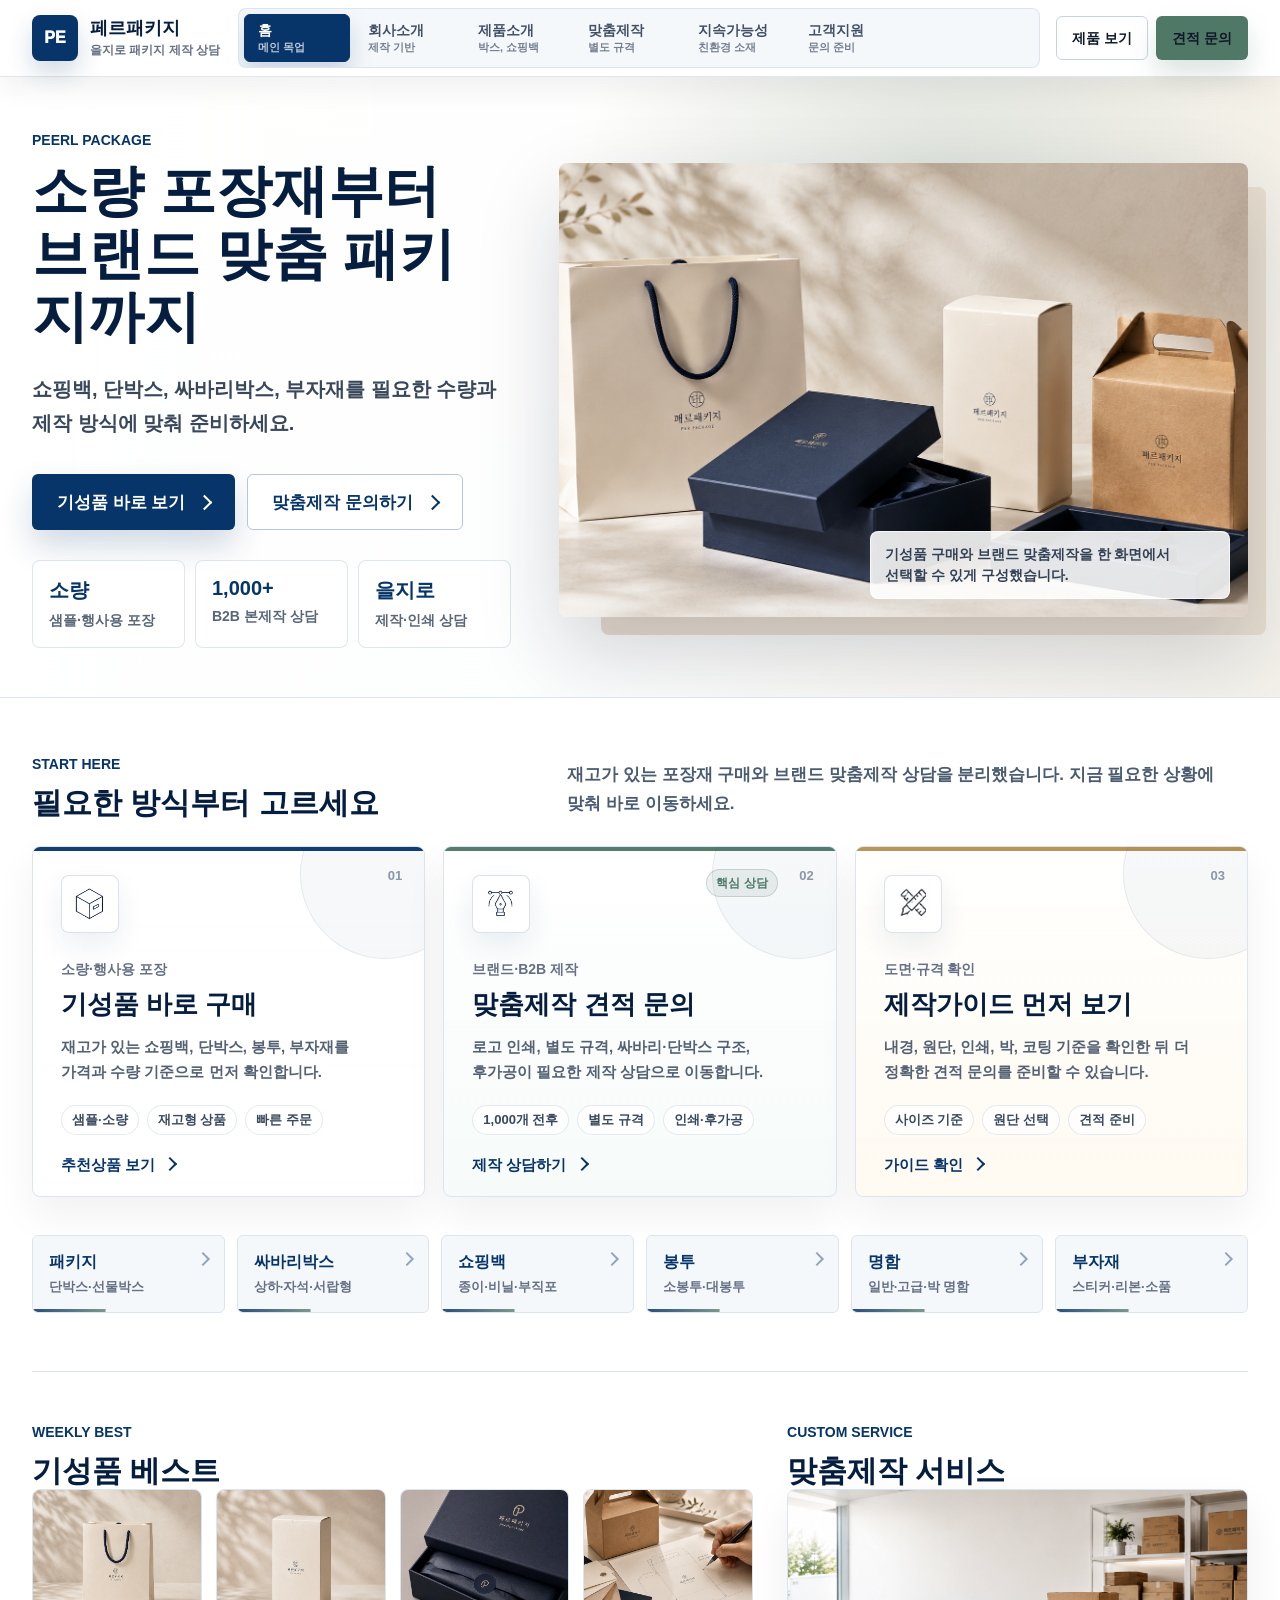
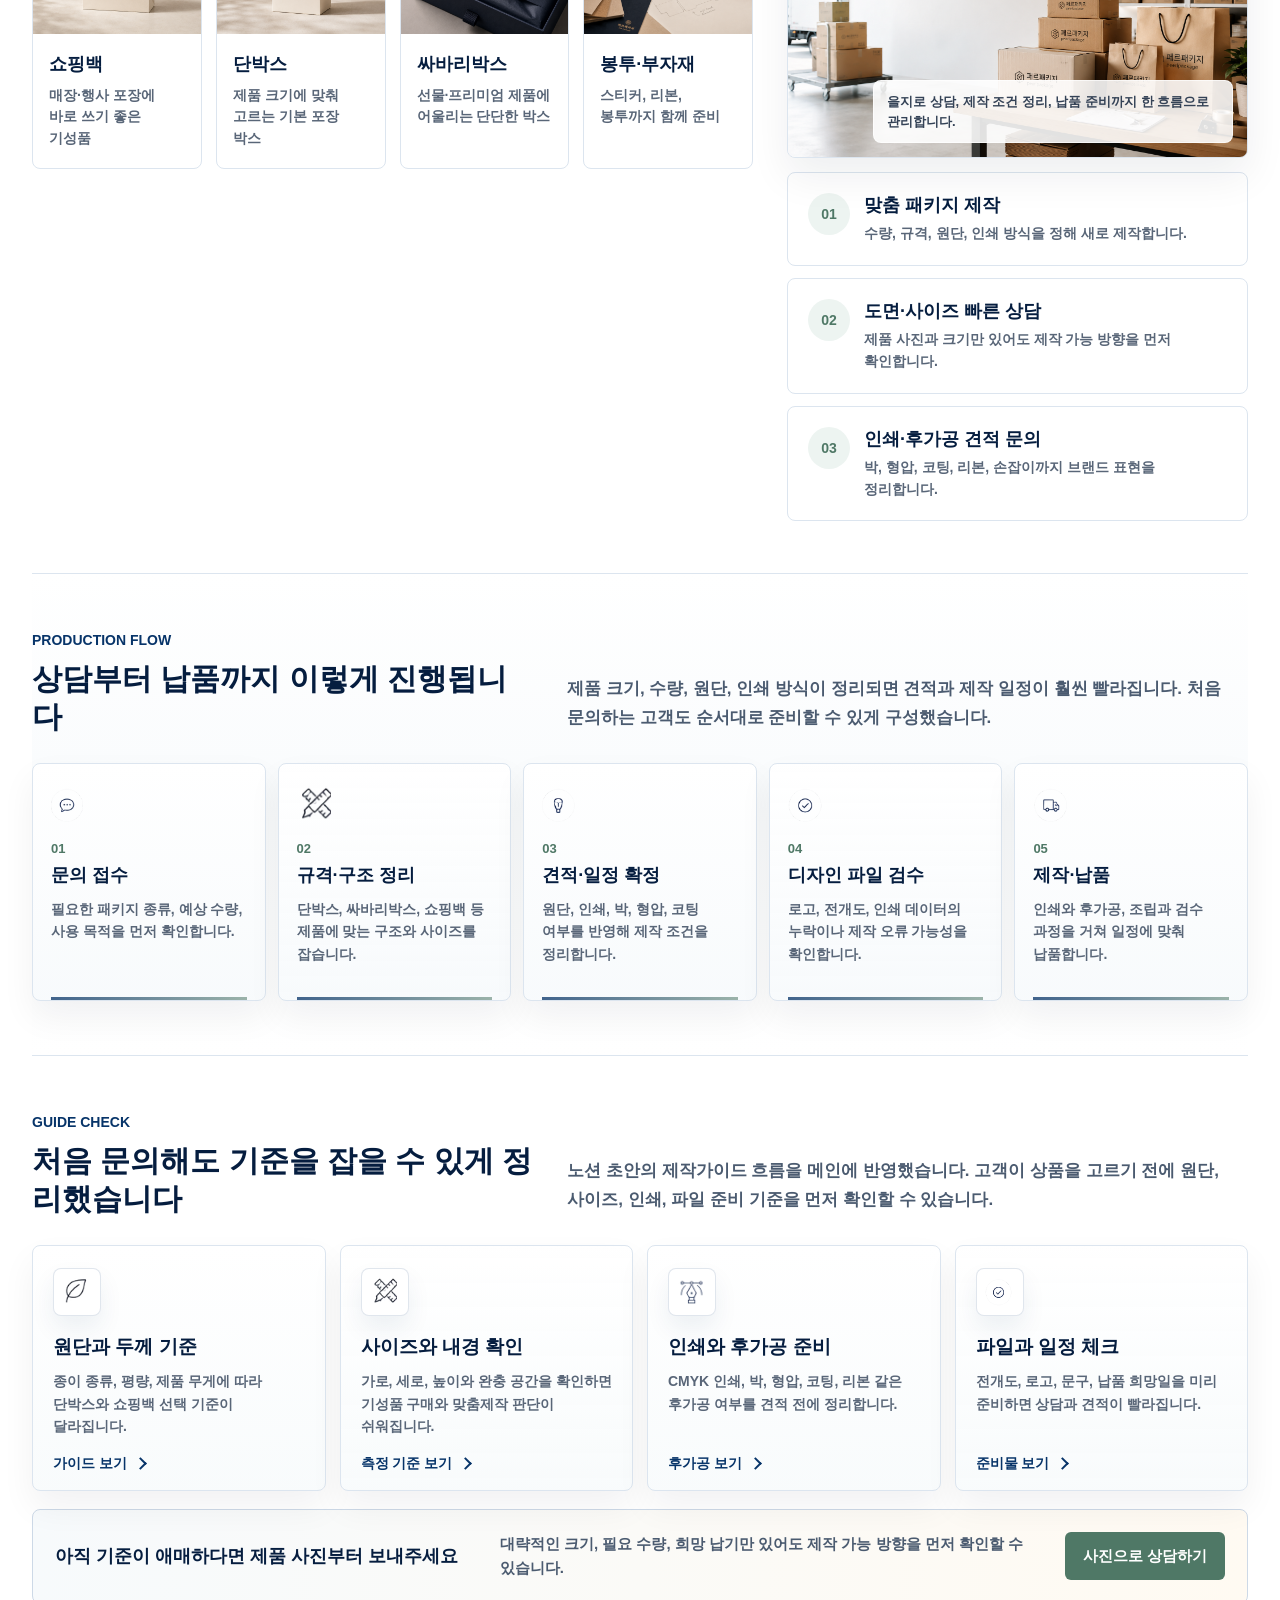
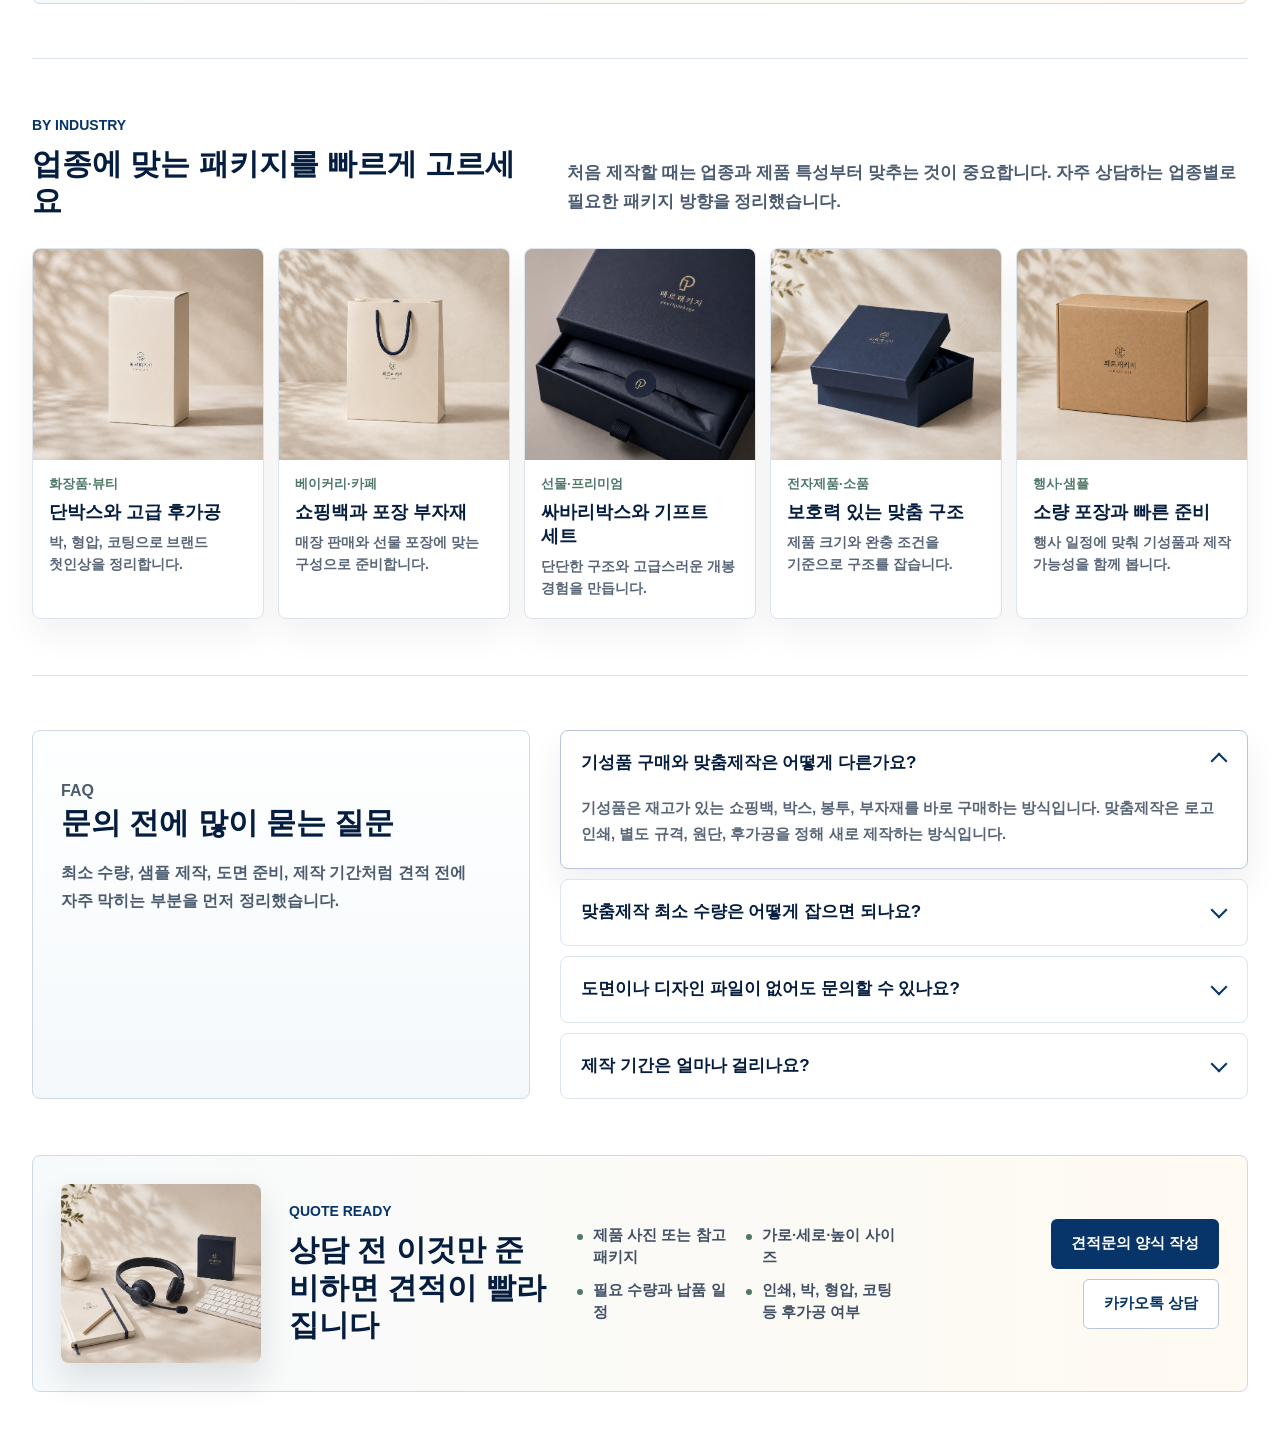
==== commit 51ec850e: "Add deployed brand subpages" ====
--- a/index.html
+++ b/index.html
@@ -17,37 +17,41 @@
   <section class="peerl-home-renewal" aria-label="페르패키지 메인 개선안">
     <header class="peerl-home-nav" aria-label="페르패키지 상단 메뉴">
       <div class="peerl-home-nav__inner">
-        <a class="peerl-home-brand" href="/" aria-label="페르패키지 홈">
+        <a class="peerl-home-brand" href="index.html" aria-label="페르패키지 홈">
           <span class="peerl-home-brand__mark">PE</span>
           <span class="peerl-home-brand__text">
             <strong>페르패키지</strong>
             <em>을지로 패키지 제작 상담</em>
           </span>
         </a>
-        <nav class="peerl-home-nav__tabs" aria-label="메인 섹션 바로가기">
-          <a class="is-active" href="#peerl-home-ready" data-peerl-home-tab="ready">
-            <strong>기성품</strong>
-            <span>재고형 포장재</span>
-          </a>
-          <a href="#peerl-home-custom" data-peerl-home-tab="custom">
+        <nav class="peerl-home-nav__tabs" aria-label="페이지 바로가기">
+          <a class="is-active" href="index.html">
+            <strong>홈</strong>
+            <span>메인 목업</span>
+          </a>
+          <a href="company.html">
+            <strong>회사소개</strong>
+            <span>제작 기반</span>
+          </a>
+          <a href="products.html">
+            <strong>제품소개</strong>
+            <span>박스, 쇼핑백</span>
+          </a>
+          <a href="custom.html">
             <strong>맞춤제작</strong>
             <span>별도 규격</span>
           </a>
-          <a href="#peerl-home-guide" data-peerl-home-tab="guide">
-            <strong>제작가이드</strong>
-            <span>원단, 사이즈</span>
-          </a>
-          <a href="#peerl-home-industries" data-peerl-home-tab="industries">
-            <strong>업종추천</strong>
-            <span>뷰티, 식품</span>
-          </a>
-          <a href="#peerl-home-faq" data-peerl-home-tab="faq">
-            <strong>FAQ</strong>
-            <span>수량, 일정</span>
+          <a href="sustainability.html">
+            <strong>지속가능성</strong>
+            <span>친환경 소재</span>
+          </a>
+          <a href="contact.html">
+            <strong>고객지원</strong>
+            <span>문의 준비</span>
           </a>
         </nav>
         <div class="peerl-home-nav__actions">
-          <a class="peerl-home-nav__guide" href="/board/free/list.html?board_no=3">제작 기준</a>
+          <a class="peerl-home-nav__guide" href="products.html">제품 보기</a>
           <a class="peerl-home-nav__quote" href="https://www.pluuug.com/form/TrPLMjXdJ1" target="_blank" rel="noopener">견적 문의</a>
         </div>
       </div>
--- a/perpackage-main-renewal.css
+++ b/perpackage-main-renewal.css
@@ -1,6 +1,345 @@
+.peerl-home-renewal {
+  display: block;
+}
+
+.peerl-home-renewal .peerl-sub-inner {
+  width: min(1160px, calc(100% - 40px));
+}
+
+.peerl-home-renewal .peerl-sub-hero h1,
+.peerl-home-renewal .peerl-sub-lead,
+.peerl-home-renewal .peerl-sub-head p,
+.peerl-home-renewal .peerl-sub-text,
+.peerl-home-renewal .peerl-sub-card p {
+  overflow-wrap: anywhere;
+  word-break: normal;
+}
+
+@media (max-width: 640px) {
+  .peerl-home-renewal .peerl-sub-inner {
+    width: min(1160px, calc(100% - 48px));
+  }
+
+  .peerl-home-renewal .peerl-sub-hero h1 {
+    font-size: 28px;
+    line-height: 1.2;
+  }
+}
+
+body {
+  margin: 0;
+}
+
 .peerl-home-renewal,
 .peerl-home-renewal * {
   box-sizing: border-box;
+}
+
+.peerl-subpage {
+  min-height: 100vh;
+  background: #fffaf2;
+}
+
+.peerl-sub-hero {
+  padding: 86px 0 48px;
+  background: linear-gradient(180deg, #fffaf2 0%, #f3eadf 100%);
+  border-bottom: 1px solid rgba(42, 35, 28, 0.1);
+}
+
+.peerl-sub-inner {
+  width: min(1160px, calc(100% - 40px));
+  margin: 0 auto;
+}
+
+.peerl-sub-hero__grid {
+  display: grid;
+  grid-template-columns: minmax(0, 0.95fr) minmax(360px, 1fr);
+  gap: 42px;
+  align-items: center;
+}
+
+.peerl-sub-kicker {
+  margin: 0 0 14px;
+  color: #9a6a35;
+  font-size: 12px;
+  font-weight: 900;
+  letter-spacing: 0.14em;
+  text-transform: uppercase;
+}
+
+.peerl-sub-hero h1 {
+  margin: 0;
+  color: #1f1c18;
+  font-size: clamp(34px, 5.4vw, 72px);
+  line-height: 1.03;
+  letter-spacing: 0;
+  overflow-wrap: anywhere;
+  word-break: normal;
+}
+
+.peerl-sub-lead {
+  margin: 22px 0 0;
+  max-width: 650px;
+  color: #5e554b;
+  font-size: clamp(17px, 1.8vw, 22px);
+  line-height: 1.72;
+  overflow-wrap: anywhere;
+  word-break: normal;
+}
+
+.peerl-sub-hero__media {
+  margin: 0;
+  position: relative;
+  min-height: 360px;
+  border-radius: 26px;
+  overflow: hidden;
+  background: #ede2d6;
+}
+
+.peerl-sub-hero__media img {
+  width: 100%;
+  height: 100%;
+  min-height: 360px;
+  object-fit: cover;
+}
+
+.peerl-sub-band {
+  padding: 64px 0;
+  background: #fff;
+}
+
+.peerl-sub-band.is-warm {
+  background: #f7f0e7;
+}
+
+.peerl-sub-head {
+  display: grid;
+  grid-template-columns: minmax(0, 0.65fr) minmax(320px, 0.7fr);
+  gap: 36px;
+  align-items: end;
+  margin-bottom: 30px;
+}
+
+.peerl-sub-head h2 {
+  margin: 0;
+  color: #1f1c18;
+  font-size: clamp(28px, 3.5vw, 46px);
+  line-height: 1.13;
+  letter-spacing: 0;
+}
+
+.peerl-sub-head p,
+.peerl-sub-text {
+  margin: 0;
+  color: #62594f;
+  font-size: 16px;
+  line-height: 1.78;
+  overflow-wrap: anywhere;
+  word-break: normal;
+}
+
+.peerl-sub-grid {
+  display: grid;
+  grid-template-columns: repeat(3, minmax(0, 1fr));
+  gap: 16px;
+}
+
+.peerl-sub-grid.cols-4 {
+  grid-template-columns: repeat(4, minmax(0, 1fr));
+}
+
+.peerl-sub-card {
+  display: flex;
+  flex-direction: column;
+  min-height: 220px;
+  padding: 24px;
+  border: 1px solid rgba(42, 35, 28, 0.12);
+  border-radius: 18px;
+  background: #fffdf8;
+  color: #1f1c18;
+}
+
+.peerl-sub-card img {
+  width: 100%;
+  aspect-ratio: 4 / 3;
+  object-fit: cover;
+  border-radius: 14px;
+  margin-bottom: 18px;
+  background: #eee5da;
+}
+
+.peerl-sub-card span {
+  color: #9a6a35;
+  font-size: 12px;
+  font-weight: 900;
+  letter-spacing: 0.1em;
+  text-transform: uppercase;
+}
+
+.peerl-sub-card strong {
+  display: block;
+  margin-top: 12px;
+  font-size: 21px;
+  line-height: 1.28;
+}
+
+.peerl-sub-card p {
+  margin: 12px 0 0;
+  color: #62594f;
+  font-size: 15px;
+  line-height: 1.65;
+  overflow-wrap: anywhere;
+  word-break: normal;
+}
+
+.peerl-sub-list {
+  display: grid;
+  gap: 12px;
+  margin: 0;
+  padding: 0;
+  list-style: none;
+}
+
+.peerl-sub-list li {
+  position: relative;
+  padding: 18px 20px 18px 48px;
+  border: 1px solid rgba(42, 35, 28, 0.12);
+  border-radius: 16px;
+  background: #fffdf8;
+  color: #4f463d;
+  line-height: 1.65;
+}
+
+.peerl-sub-list li::before {
+  content: "";
+  position: absolute;
+  left: 22px;
+  top: 26px;
+  width: 8px;
+  height: 8px;
+  border-radius: 999px;
+  background: #9a6a35;
+}
+
+.peerl-sub-split {
+  display: grid;
+  grid-template-columns: minmax(320px, 0.95fr) minmax(0, 1fr);
+  gap: 34px;
+  align-items: center;
+}
+
+.peerl-sub-split img {
+  width: 100%;
+  border-radius: 22px;
+  aspect-ratio: 4 / 3;
+  object-fit: cover;
+  background: #eee5da;
+}
+
+.peerl-sub-cta {
+  display: grid;
+  grid-template-columns: minmax(0, 1fr) auto;
+  gap: 24px;
+  align-items: center;
+  padding: 34px;
+  border-radius: 24px;
+  background: #1f1c18;
+  color: #fff;
+}
+
+.peerl-sub-cta h2 {
+  margin: 0;
+  font-size: clamp(26px, 3vw, 38px);
+  line-height: 1.16;
+}
+
+.peerl-sub-cta p {
+  margin: 12px 0 0;
+  color: rgba(255,255,255,0.72);
+  line-height: 1.7;
+}
+
+.peerl-sub-cta a {
+  display: inline-flex;
+  align-items: center;
+  justify-content: center;
+  min-height: 52px;
+  padding: 0 24px;
+  border-radius: 999px;
+  background: #fff;
+  color: #1f1c18;
+  font-weight: 900;
+  white-space: nowrap;
+}
+
+@media (max-width: 980px) {
+  .peerl-sub-hero__grid,
+  .peerl-sub-head,
+  .peerl-sub-split,
+  .peerl-sub-cta {
+    grid-template-columns: 1fr;
+  }
+
+  .peerl-sub-grid,
+  .peerl-sub-grid.cols-4 {
+    grid-template-columns: repeat(2, minmax(0, 1fr));
+  }
+}
+
+@media (max-width: 640px) {
+  .peerl-sub-inner {
+    width: min(1160px, calc(100% - 28px));
+  }
+
+  .peerl-sub-hero {
+    padding: 52px 0 36px;
+  }
+
+  .peerl-sub-hero h1 {
+    font-size: 34px;
+    line-height: 1.14;
+    overflow-wrap: anywhere;
+    word-break: normal;
+  }
+
+  .peerl-sub-lead,
+  .peerl-sub-card p,
+  .peerl-sub-head p,
+  .peerl-sub-text {
+    overflow-wrap: anywhere;
+    word-break: normal;
+  }
+
+  .peerl-sub-hero__media,
+  .peerl-sub-hero__media img {
+    min-height: 250px;
+  }
+
+  .peerl-sub-band {
+    padding: 42px 0;
+  }
+
+  .peerl-sub-grid,
+  .peerl-sub-grid.cols-4 {
+    grid-template-columns: 1fr;
+  }
+
+  .peerl-sub-card {
+    min-height: auto;
+    padding: 20px;
+  }
+
+  .peerl-sub-cta {
+    padding: 26px 22px;
+  }
+
+  .peerl-sub-cta a {
+    width: 100%;
+  }
+}
+
+.peerl-home-renewal .peerl-sub-cta a {
+  color: #1f1c18;
 }
 
 .peerl-home-renewal {
@@ -1685,3 +2024,27 @@
     color: #ffffff;
   }
 }
+
+.peerl-home-renewal .peerl-sub-inner {
+  width: min(1160px, calc(100% - 40px));
+}
+
+.peerl-home-renewal .peerl-sub-hero h1,
+.peerl-home-renewal .peerl-sub-lead,
+.peerl-home-renewal .peerl-sub-head p,
+.peerl-home-renewal .peerl-sub-text,
+.peerl-home-renewal .peerl-sub-card p {
+  overflow-wrap: anywhere;
+  word-break: normal;
+}
+
+@media (max-width: 640px) {
+  .peerl-home-renewal .peerl-sub-inner {
+    width: min(1160px, calc(100% - 28px));
+  }
+
+  .peerl-home-renewal .peerl-sub-hero h1 {
+    font-size: 32px;
+    line-height: 1.16;
+  }
+}
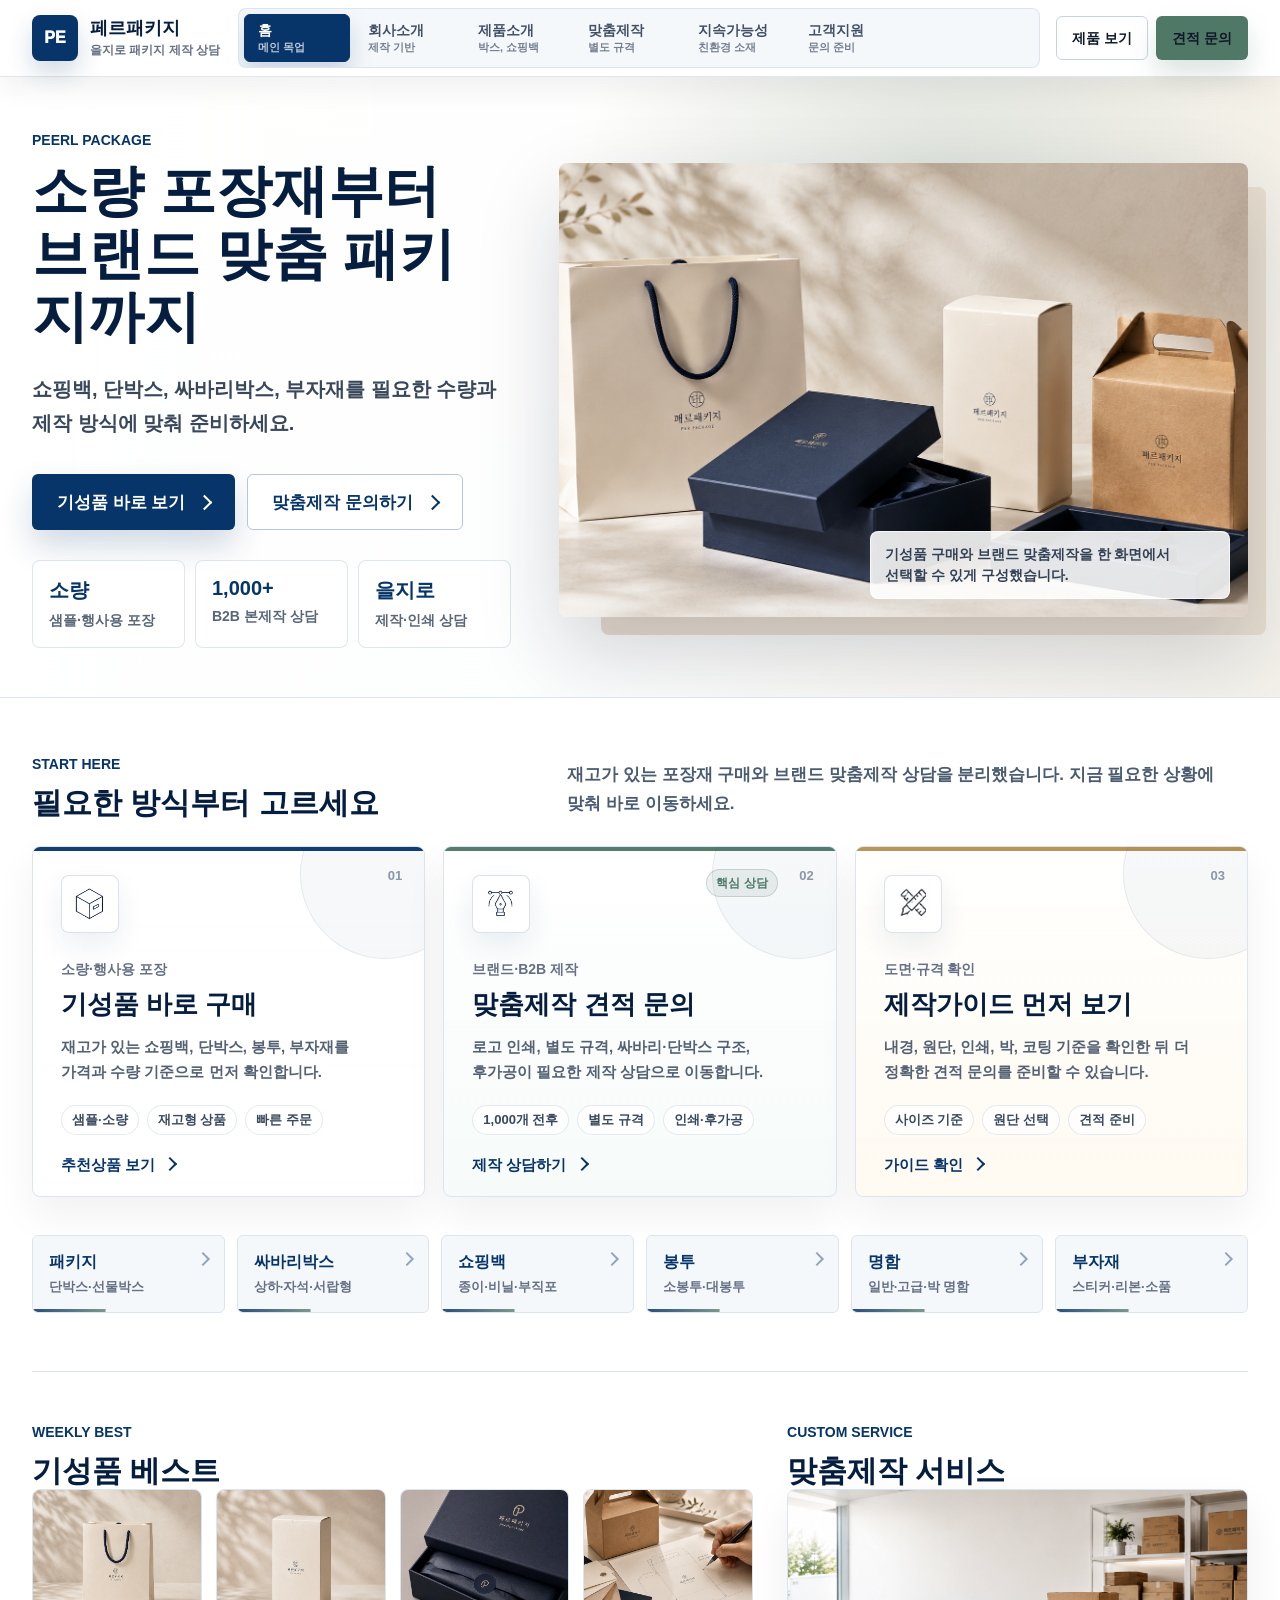
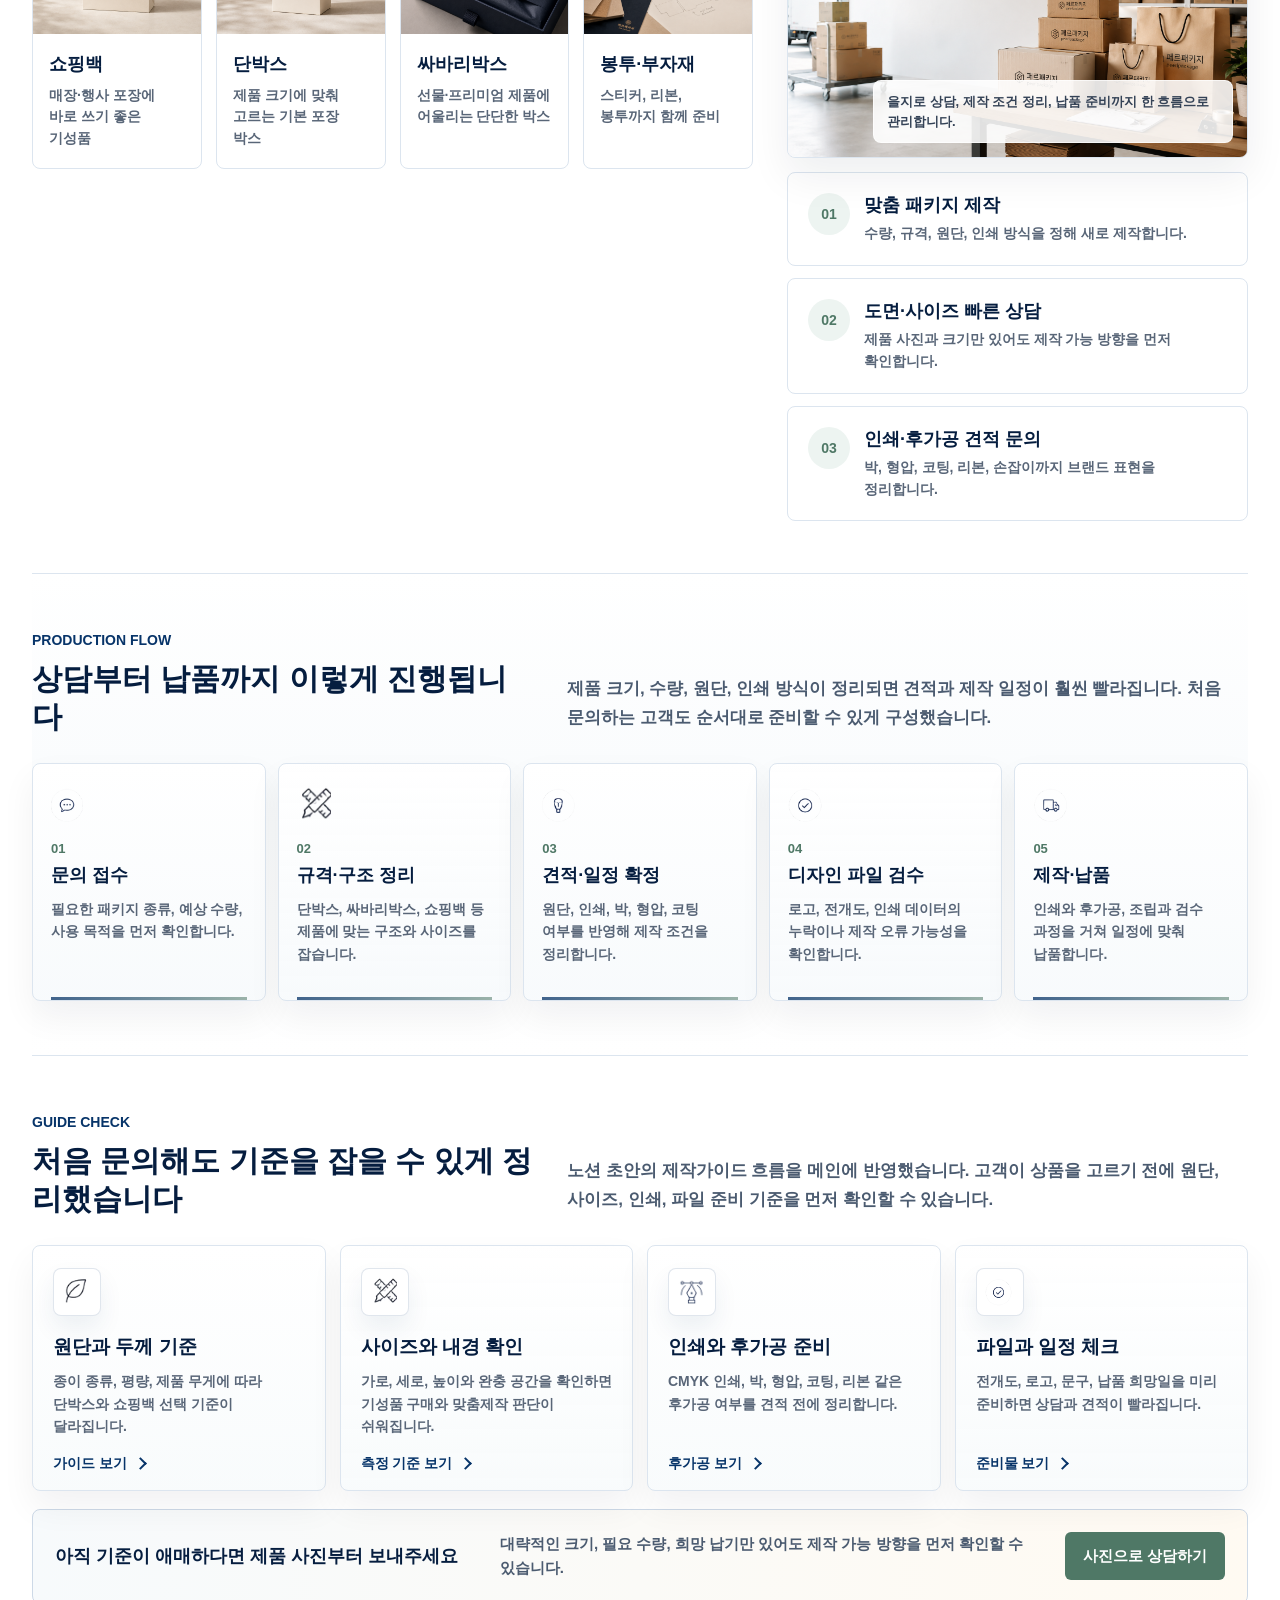
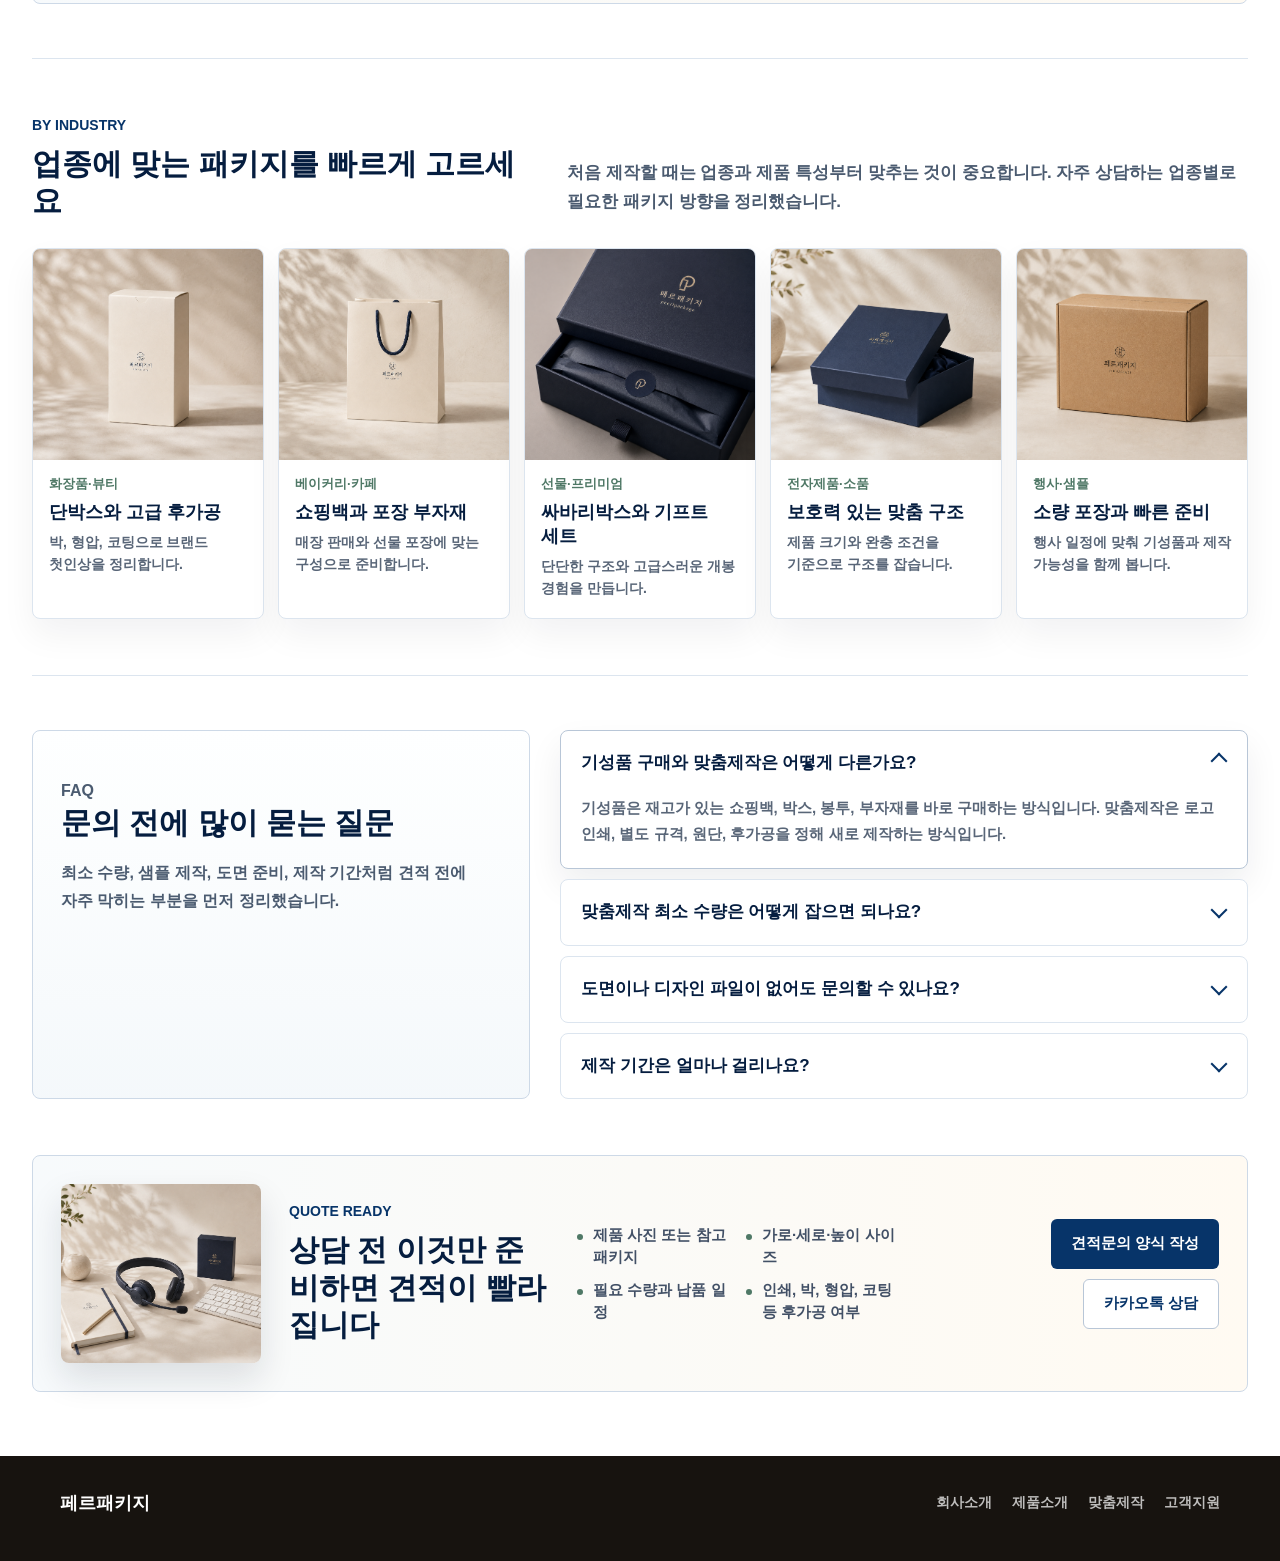
==== commit ea0d8b35: "Polish deployed brand pages" ====
--- a/index.html
+++ b/index.html
@@ -17,7 +17,7 @@
   <section class="peerl-home-renewal" aria-label="페르패키지 메인 개선안">
     <header class="peerl-home-nav" aria-label="페르패키지 상단 메뉴">
       <div class="peerl-home-nav__inner">
-        <a class="peerl-home-brand" href="index.html" aria-label="페르패키지 홈">
+        <a class="peerl-home-brand" href="/" aria-label="페르패키지 홈">
           <span class="peerl-home-brand__mark">PE</span>
           <span class="peerl-home-brand__text">
             <strong>페르패키지</strong>
@@ -25,33 +25,33 @@
           </span>
         </a>
         <nav class="peerl-home-nav__tabs" aria-label="페이지 바로가기">
-          <a class="is-active" href="index.html">
+          <a class="is-active" href="/">
             <strong>홈</strong>
             <span>메인 목업</span>
           </a>
-          <a href="company.html">
+          <a href="/company">
             <strong>회사소개</strong>
             <span>제작 기반</span>
           </a>
-          <a href="products.html">
+          <a href="/products">
             <strong>제품소개</strong>
             <span>박스, 쇼핑백</span>
           </a>
-          <a href="custom.html">
+          <a href="/custom">
             <strong>맞춤제작</strong>
             <span>별도 규격</span>
           </a>
-          <a href="sustainability.html">
+          <a href="/sustainability">
             <strong>지속가능성</strong>
             <span>친환경 소재</span>
           </a>
-          <a href="contact.html">
+          <a href="/contact">
             <strong>고객지원</strong>
             <span>문의 준비</span>
           </a>
         </nav>
         <div class="peerl-home-nav__actions">
-          <a class="peerl-home-nav__guide" href="products.html">제품 보기</a>
+          <a class="peerl-home-nav__guide" href="/products">제품 보기</a>
           <a class="peerl-home-nav__quote" href="https://www.pluuug.com/form/TrPLMjXdJ1" target="_blank" rel="noopener">견적 문의</a>
         </div>
       </div>
@@ -66,7 +66,7 @@
             쇼핑백, 단박스, 싸바리박스, 부자재를 필요한 수량과 제작 방식에 맞춰 준비하세요.
           </p>
           <div class="peerl-home-actions" aria-label="주요 이동">
-            <a class="peerl-home-btn peerl-home-btn--primary" href="/product/list.html?cate_no=54">기성품 바로 보기</a>
+            <a class="peerl-home-btn peerl-home-btn--primary" href="/products">기성품 바로 보기</a>
             <a class="peerl-home-btn peerl-home-btn--secondary" href="https://www.pluuug.com/form/TrPLMjXdJ1" target="_blank" rel="noopener">맞춤제작 문의하기</a>
           </div>
           <dl class="peerl-home-proof" aria-label="페르패키지 제작 범위">
@@ -102,7 +102,7 @@
         </p>
       </div>
       <div class="peerl-home-route-grid">
-        <a class="peerl-home-route-card is-ready" href="/product/list.html?cate_no=54">
+        <a class="peerl-home-route-card is-ready" href="/products">
           <span class="peerl-home-route-card__no">01</span>
           <span class="peerl-home-route-card__icon"><img src="assets/icons/icon-service-package.png" alt=""></span>
           <span class="peerl-home-route-card__label">소량·행사용 포장</span>
@@ -129,7 +129,7 @@
           </ul>
           <span class="peerl-home-route-card__action">제작 상담하기</span>
         </a>
-        <a class="peerl-home-route-card is-guide" href="/board/free/list.html?board_no=3">
+        <a class="peerl-home-route-card is-guide" href="/custom">
           <span class="peerl-home-route-card__no">03</span>
           <span class="peerl-home-route-card__icon"><img src="assets/icons/icon-proof-ruler.png" alt=""></span>
           <span class="peerl-home-route-card__label">도면·규격 확인</span>
@@ -146,12 +146,12 @@
     </section>
 
     <nav class="peerl-home-category" aria-label="기성품 카테고리">
-      <a href="/product/list.html?cate_no=54"><strong>패키지</strong><span>단박스·선물박스</span></a>
-      <a href="/product/list.html?cate_no=55"><strong>싸바리박스</strong><span>상하·자석·서랍형</span></a>
-      <a href="/product/list.html?cate_no=56"><strong>쇼핑백</strong><span>종이·비닐·부직포</span></a>
-      <a href="/product/list.html?cate_no=58"><strong>봉투</strong><span>소봉투·대봉투</span></a>
-      <a href="/product/list.html?cate_no=57"><strong>명함</strong><span>일반·고급·박 명함</span></a>
-      <a href="/product/list.html?cate_no=59"><strong>부자재</strong><span>스티커·리본·소품</span></a>
+      <a href="/products"><strong>패키지</strong><span>단박스·선물박스</span></a>
+      <a href="/products"><strong>싸바리박스</strong><span>상하·자석·서랍형</span></a>
+      <a href="/products"><strong>쇼핑백</strong><span>종이·비닐·부직포</span></a>
+      <a href="/products"><strong>봉투</strong><span>소봉투·대봉투</span></a>
+      <a href="/products"><strong>명함</strong><span>일반·고급·박 명함</span></a>
+      <a href="/products"><strong>부자재</strong><span>스티커·리본·소품</span></a>
     </nav>
 
     <section class="peerl-home-split" id="peerl-home-ready" aria-label="기성품 베스트와 맞춤제작 서비스 분리">
@@ -161,22 +161,22 @@
           <h2>기성품 베스트</h2>
         </div>
         <div class="peerl-home-product-grid">
-          <a class="peerl-home-product-card" href="/product/list.html">
+          <a class="peerl-home-product-card" href="/products">
             <img src="assets/notion-selected/notion-shopping-bag.png" alt="화이트 쇼핑백">
             <strong>쇼핑백</strong>
             <span>매장·행사 포장에 바로 쓰기 좋은 기성품</span>
           </a>
-          <a class="peerl-home-product-card" href="/product/list.html">
+          <a class="peerl-home-product-card" href="/products">
             <img src="assets/notion-selected/notion-folding-carton-white.png" alt="화이트 패키지 박스">
             <strong>단박스</strong>
             <span>제품 크기에 맞춰 고르는 기본 포장 박스</span>
           </a>
-          <a class="peerl-home-product-card" href="/product/list.html">
+          <a class="peerl-home-product-card" href="/products">
             <img src="assets/notion-selected/notion-premium-rigid-case.png" alt="네이비 싸바리 박스">
             <strong>싸바리박스</strong>
             <span>선물·프리미엄 제품에 어울리는 단단한 박스</span>
           </a>
-          <a class="peerl-home-product-card" href="/product/list.html">
+          <a class="peerl-home-product-card" href="/products">
             <img src="assets/notion-selected/notion-custom-drawing.png" alt="네이비 봉투">
             <strong>봉투·부자재</strong>
             <span>스티커, 리본, 봉투까지 함께 준비</span>
@@ -194,7 +194,7 @@
           <figcaption>을지로 상담, 제작 조건 정리, 납품 준비까지 한 흐름으로 관리합니다.</figcaption>
         </figure>
         <div class="peerl-home-service-grid">
-          <a class="peerl-home-service-card" href="/shopinfo/custom-made.html">
+          <a class="peerl-home-service-card" href="/custom">
             <span>01</span>
             <strong>맞춤 패키지 제작</strong>
             <em>수량, 규격, 원단, 인쇄 방식을 정해 새로 제작합니다.</em>
@@ -268,25 +268,25 @@
         </p>
       </div>
       <div class="peerl-home-guide-grid">
-        <a class="peerl-home-guide-card" href="/board/free/list.html?board_no=3">
+        <a class="peerl-home-guide-card" href="/custom">
           <span><img src="assets/icons/icon-proof-leaf.png" alt=""></span>
           <strong>원단과 두께 기준</strong>
           <em>종이 종류, 평량, 제품 무게에 따라 단박스와 쇼핑백 선택 기준이 달라집니다.</em>
           <b>가이드 보기</b>
         </a>
-        <a class="peerl-home-guide-card" href="/board/free/list.html?board_no=3">
+        <a class="peerl-home-guide-card" href="/custom">
           <span><img src="assets/icons/icon-proof-ruler.png" alt=""></span>
           <strong>사이즈와 내경 확인</strong>
           <em>가로, 세로, 높이와 완충 공간을 확인하면 기성품 구매와 맞춤제작 판단이 쉬워집니다.</em>
           <b>측정 기준 보기</b>
         </a>
-        <a class="peerl-home-guide-card" href="/board/free/list.html?board_no=3">
+        <a class="peerl-home-guide-card" href="/custom">
           <span><img src="assets/icons/icon-service-design.png" alt=""></span>
           <strong>인쇄와 후가공 준비</strong>
           <em>CMYK 인쇄, 박, 형압, 코팅, 리본 같은 후가공 여부를 견적 전에 정리합니다.</em>
           <b>후가공 보기</b>
         </a>
-        <a class="peerl-home-guide-card" href="/board/free/list.html?board_no=3">
+        <a class="peerl-home-guide-card" href="/custom">
           <span><img src="assets/icons/icon-process-check.png" alt=""></span>
           <strong>파일과 일정 체크</strong>
           <em>전개도, 로고, 문구, 납품 희망일을 미리 준비하면 상담과 견적이 빨라집니다.</em>
@@ -311,31 +311,31 @@
         </p>
       </div>
       <div class="peerl-home-industry-grid">
-        <a class="peerl-home-industry-card" href="/shopinfo/custom-made.html">
+        <a class="peerl-home-industry-card" href="/custom">
           <img src="assets/notion-selected/notion-folding-carton-white.png" alt="화장품 제품 패키지 예시">
           <span>화장품·뷰티</span>
           <strong>단박스와 고급 후가공</strong>
           <em>박, 형압, 코팅으로 브랜드 첫인상을 정리합니다.</em>
         </a>
-        <a class="peerl-home-industry-card" href="/product/list.html?cate_no=56">
+        <a class="peerl-home-industry-card" href="/products">
           <img src="assets/notion-selected/notion-shopping-bag.png" alt="카페 쇼핑백 예시">
           <span>베이커리·카페</span>
           <strong>쇼핑백과 포장 부자재</strong>
           <em>매장 판매와 선물 포장에 맞는 구성으로 준비합니다.</em>
         </a>
-        <a class="peerl-home-industry-card" href="/product/list.html?cate_no=55">
+        <a class="peerl-home-industry-card" href="/products">
           <img src="assets/notion-selected/notion-premium-rigid-case.png" alt="프리미엄 선물 패키지 예시">
           <span>선물·프리미엄</span>
           <strong>싸바리박스와 기프트 세트</strong>
           <em>단단한 구조와 고급스러운 개봉 경험을 만듭니다.</em>
         </a>
-        <a class="peerl-home-industry-card" href="/shopinfo/custom-made.html">
+        <a class="peerl-home-industry-card" href="/custom">
           <img src="assets/notion-selected/notion-rigid-box-blue.png" alt="전자제품 패키지 예시">
           <span>전자제품·소품</span>
           <strong>보호력 있는 맞춤 구조</strong>
           <em>제품 크기와 완충 조건을 기준으로 구조를 잡습니다.</em>
         </a>
-        <a class="peerl-home-industry-card" href="/product/list.html?cate_no=54">
+        <a class="peerl-home-industry-card" href="/products">
           <img src="assets/notion-selected/notion-corrugated-box-kraft.png" alt="행사용 패키지 예시">
           <span>행사·샘플</span>
           <strong>소량 포장과 빠른 준비</strong>
@@ -393,9 +393,20 @@
     </section>
 
     <div class="peerl-home-sticky-cta" aria-label="모바일 빠른 이동">
-      <a href="/product/list.html?cate_no=54">기성품 보기</a>
+      <a href="/products">기성품 보기</a>
       <a href="https://www.pluuug.com/form/TrPLMjXdJ1" target="_blank" rel="noopener">견적 문의</a>
     </div>
+    <footer class="peerl-sub-footer">
+      <div class="peerl-sub-inner">
+        <strong>페르패키지</strong>
+        <nav aria-label="하단 페이지 이동">
+          <a href="/company">회사소개</a>
+          <a href="/products">제품소개</a>
+          <a href="/custom">맞춤제작</a>
+          <a href="/contact">고객지원</a>
+        </nav>
+      </div>
+    </footer>
   </section>
 </body>
 </html>
--- a/perpackage-main-renewal.css
+++ b/perpackage-main-renewal.css
@@ -2048,3 +2048,239 @@
     line-height: 1.16;
   }
 }
+
+/* v2 detail pass: deployed preview polish */
+.peerl-home-renewal.peerl-subpage {
+  background: #fffaf2;
+}
+
+.peerl-home-renewal .peerl-sub-hero__grid > *,
+.peerl-home-renewal .peerl-sub-head > *,
+.peerl-home-renewal .peerl-sub-card {
+  min-width: 0;
+}
+
+.peerl-home-renewal .peerl-sub-hero {
+  padding-top: 96px;
+}
+
+.peerl-home-renewal .peerl-sub-hero h1 {
+  max-width: 720px;
+  text-wrap: balance;
+}
+
+.peerl-sub-meta {
+  display: flex;
+  flex-wrap: wrap;
+  gap: 8px;
+  margin-top: 26px;
+}
+
+.peerl-sub-meta span {
+  display: inline-flex;
+  align-items: center;
+  min-height: 34px;
+  padding: 0 13px;
+  border: 1px solid rgba(31, 28, 24, 0.12);
+  border-radius: 999px;
+  background: rgba(255, 255, 255, 0.74);
+  color: #5e554b;
+  font-size: 13px;
+  font-weight: 850;
+  letter-spacing: 0;
+}
+
+.peerl-home-renewal .peerl-sub-hero__media {
+  box-shadow: 0 24px 70px rgba(42, 35, 28, 0.13);
+}
+
+.peerl-home-renewal .peerl-sub-card {
+  box-shadow: 0 18px 54px rgba(42, 35, 28, 0.05);
+  transition: transform .2s ease, border-color .2s ease, box-shadow .2s ease;
+}
+
+.peerl-home-renewal .peerl-sub-card:hover {
+  transform: translateY(-3px);
+  border-color: rgba(154, 106, 53, 0.28);
+  box-shadow: 0 24px 72px rgba(42, 35, 28, 0.09);
+}
+
+.peerl-home-renewal .peerl-sub-list li {
+  box-shadow: 0 12px 34px rgba(42, 35, 28, 0.04);
+}
+
+.peerl-sub-footer {
+  padding: 34px 0 46px;
+  border-top: 1px solid rgba(31, 28, 24, 0.1);
+  background: #17130f;
+  color: #fff;
+}
+
+.peerl-sub-footer .peerl-sub-inner {
+  display: flex;
+  align-items: center;
+  justify-content: space-between;
+  gap: 22px;
+}
+
+.peerl-sub-footer strong {
+  font-size: 18px;
+  font-weight: 900;
+}
+
+.peerl-sub-footer nav {
+  display: flex;
+  flex-wrap: wrap;
+  justify-content: flex-end;
+  gap: 14px 20px;
+}
+
+.peerl-sub-footer a {
+  color: rgba(255, 255, 255, 0.72);
+  font-size: 14px;
+  font-weight: 750;
+}
+
+.peerl-sub-footer a:hover {
+  color: #fff;
+}
+
+@media (max-width: 760px) {
+  .peerl-home-renewal .peerl-home-nav__tabs {
+    max-width: 100%;
+    margin-right: 0;
+    margin-left: 0;
+  }
+
+  .peerl-home-renewal .peerl-sub-hero {
+    padding-top: 58px;
+  }
+
+  .peerl-home-renewal .peerl-sub-inner {
+    width: min(100% - 36px, 1160px);
+  }
+
+  .peerl-home-renewal .peerl-sub-hero h1 {
+    max-width: 330px;
+    font-size: 29px;
+    line-height: 1.18;
+    word-break: keep-all;
+    overflow-wrap: break-word;
+  }
+
+  .peerl-home-renewal .peerl-sub-lead {
+    font-size: 16px;
+    line-height: 1.72;
+  }
+
+  .peerl-sub-meta {
+    margin-top: 18px;
+  }
+
+  .peerl-sub-meta span {
+    min-height: 30px;
+    padding: 0 11px;
+    font-size: 12px;
+  }
+
+  .peerl-sub-footer .peerl-sub-inner {
+    align-items: flex-start;
+    flex-direction: column;
+  }
+
+  .peerl-sub-footer nav {
+    justify-content: flex-start;
+  }
+}
+
+/* Mobile overflow guard for deployed subpages */
+@media (max-width: 760px) {
+  html,
+  body {
+    max-width: 100%;
+    overflow-x: hidden;
+  }
+
+  .peerl-home-renewal.peerl-subpage,
+  .peerl-home-renewal.peerl-subpage main,
+  .peerl-home-renewal .peerl-sub-hero,
+  .peerl-home-renewal .peerl-sub-band {
+    width: 100%;
+    max-width: 100%;
+    overflow-x: hidden;
+  }
+
+  .peerl-home-renewal.peerl-subpage .peerl-home-nav,
+  .peerl-home-renewal.peerl-subpage .peerl-home-nav__inner {
+    width: 100%;
+    max-width: 100%;
+  }
+
+  .peerl-home-renewal.peerl-subpage .peerl-home-nav__inner {
+    padding-right: 16px;
+    padding-left: 16px;
+  }
+
+  .peerl-home-renewal.peerl-subpage .peerl-home-nav__tabs {
+    width: 100%;
+    max-width: 100%;
+    overflow-x: auto;
+    overscroll-behavior-inline: contain;
+  }
+
+  .peerl-home-renewal .peerl-sub-inner,
+  .peerl-home-renewal .peerl-sub-hero__grid,
+  .peerl-home-renewal .peerl-sub-head,
+  .peerl-home-renewal .peerl-sub-grid,
+  .peerl-home-renewal .peerl-sub-split,
+  .peerl-home-renewal .peerl-sub-cta,
+  .peerl-home-renewal .peerl-sub-card,
+  .peerl-home-renewal .peerl-sub-hero__media {
+    max-width: 100%;
+    min-width: 0;
+  }
+
+  .peerl-home-renewal .peerl-sub-inner {
+    width: calc(100vw - 36px);
+  }
+
+  .peerl-home-renewal .peerl-sub-hero__grid,
+  .peerl-home-renewal .peerl-sub-grid,
+  .peerl-home-renewal .peerl-sub-grid.cols-4 {
+    grid-template-columns: minmax(0, 1fr);
+  }
+
+  .peerl-home-renewal .peerl-sub-lead,
+  .peerl-home-renewal .peerl-sub-head p,
+  .peerl-home-renewal .peerl-sub-text,
+  .peerl-home-renewal .peerl-sub-card p,
+  .peerl-home-renewal .peerl-sub-list li,
+  .peerl-home-renewal .peerl-sub-cta p {
+    max-width: 100%;
+    white-space: normal;
+    overflow-wrap: anywhere;
+    word-break: break-all;
+  }
+
+  .peerl-home-renewal .peerl-sub-card {
+    overflow: hidden;
+  }
+
+  .peerl-home-renewal .peerl-sub-card img,
+  .peerl-home-renewal .peerl-sub-hero__media img {
+    display: block;
+    max-width: 100%;
+  }
+}
+
+@media (max-width: 520px) {
+  .peerl-home-renewal.peerl-subpage .peerl-sub-inner {
+    width: min(354px, calc(100% - 36px));
+    margin-right: auto;
+    margin-left: 18px;
+  }
+
+  .peerl-home-renewal.peerl-subpage .peerl-sub-hero h1 {
+    max-width: 100%;
+  }
+}
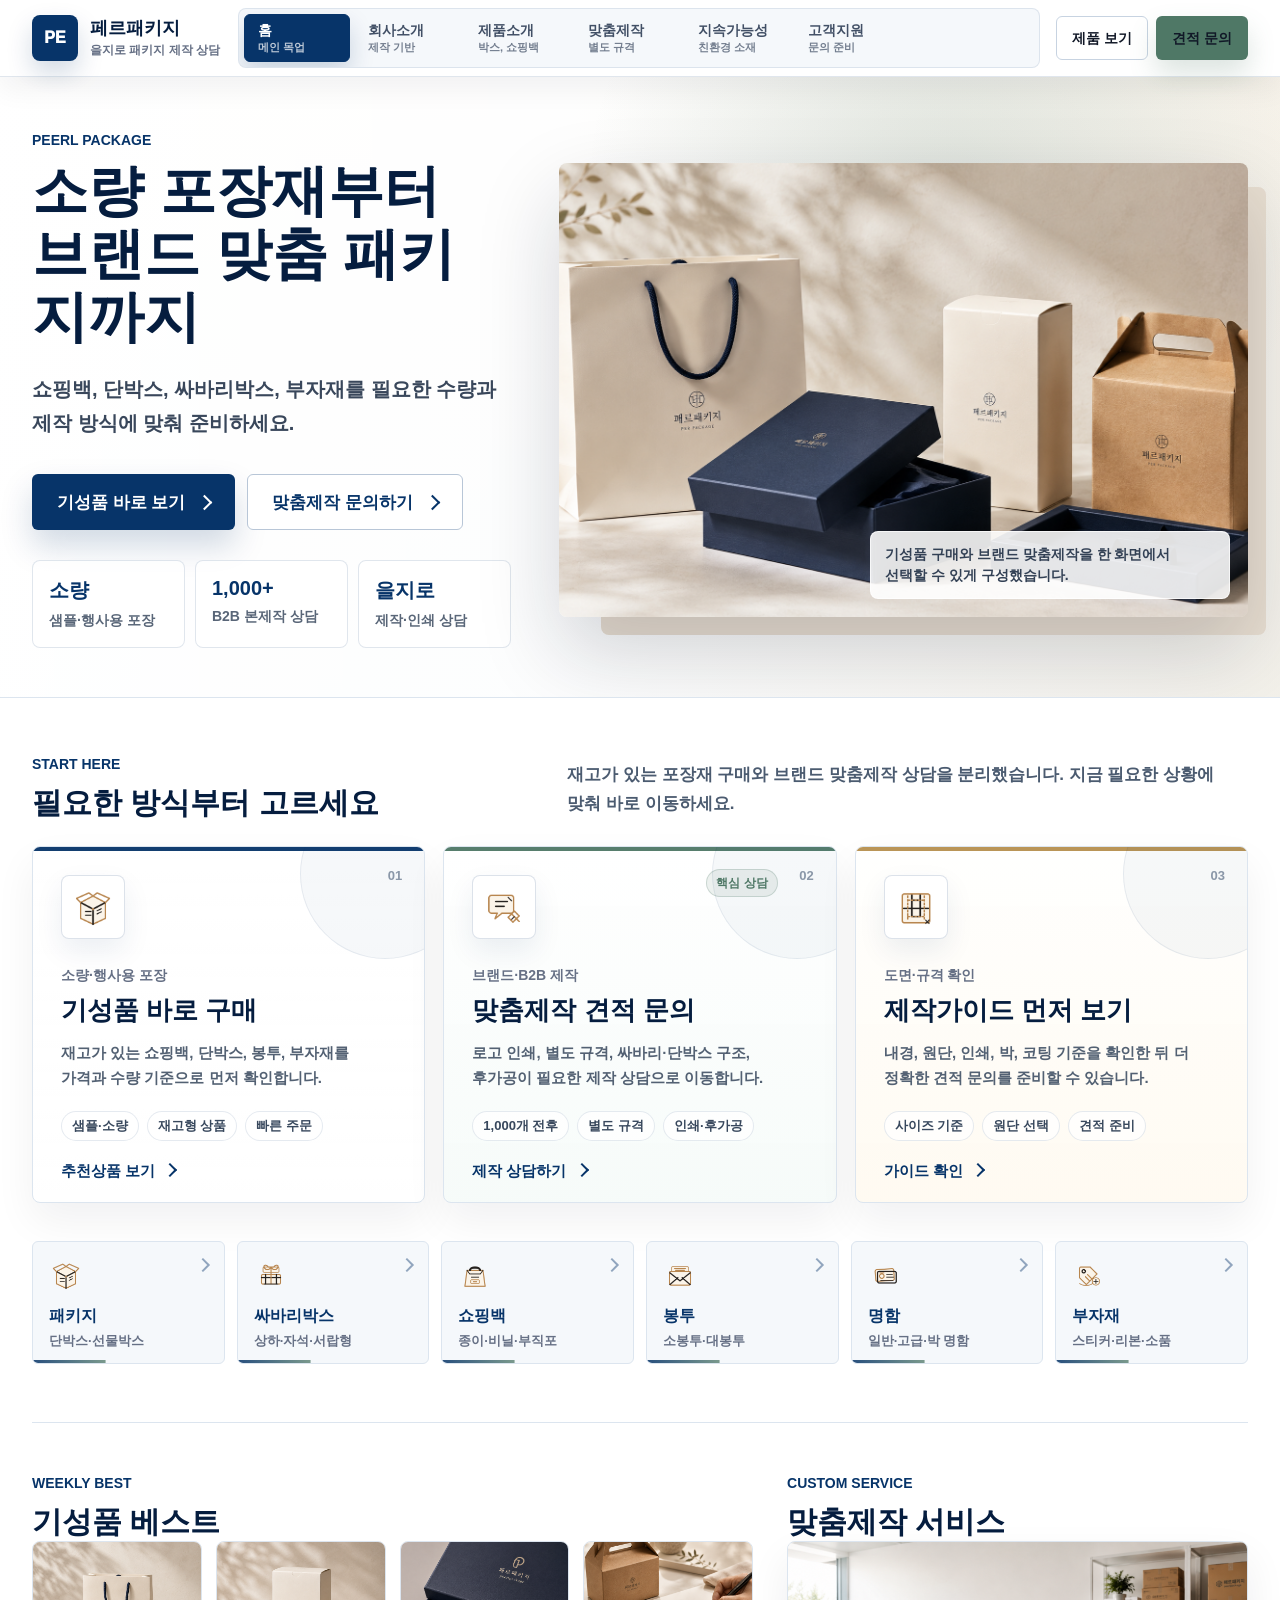
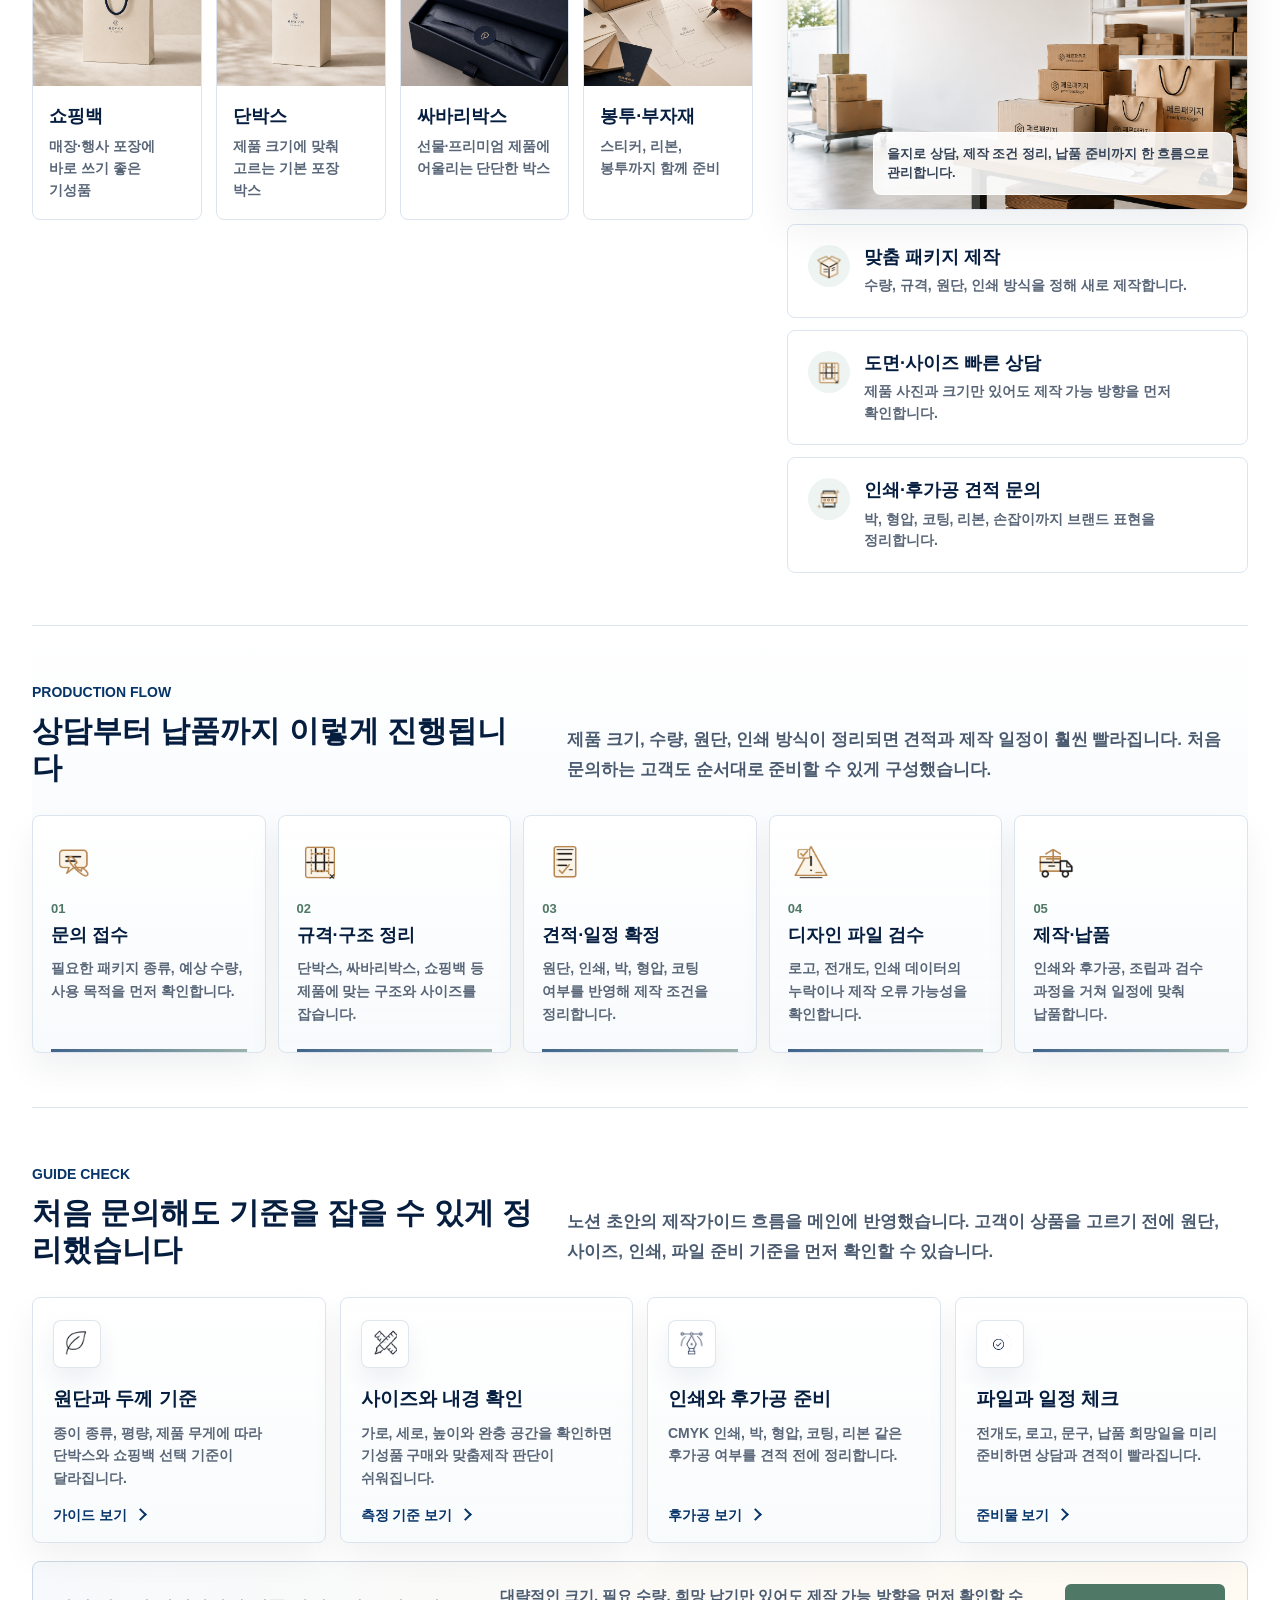
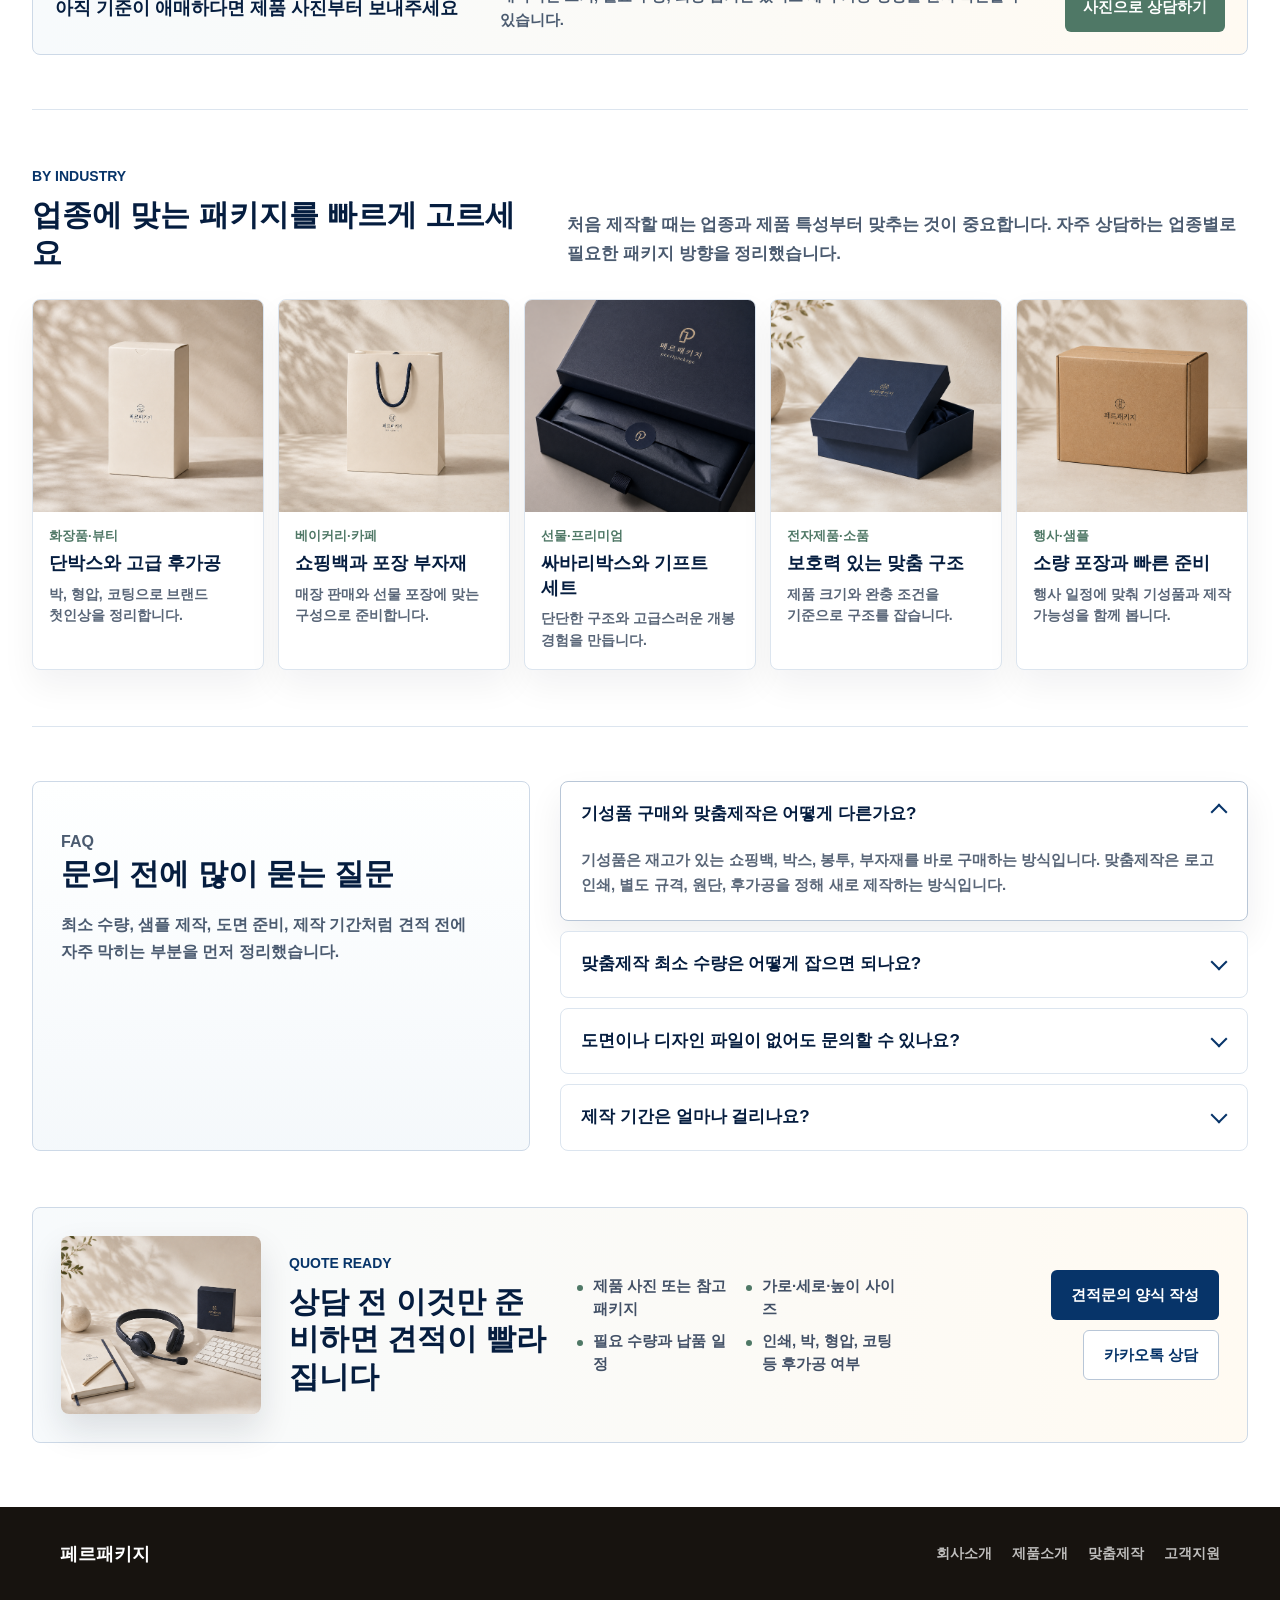
==== commit 35aab74b: "Add Perpackage icon set to homepage" ====
--- a/index.html
+++ b/index.html
@@ -104,7 +104,7 @@
       <div class="peerl-home-route-grid">
         <a class="peerl-home-route-card is-ready" href="/products">
           <span class="peerl-home-route-card__no">01</span>
-          <span class="peerl-home-route-card__icon"><img src="assets/icons/icon-service-package.png" alt=""></span>
+          <span class="peerl-home-route-card__icon"><img src="assets/icons/peerl/package-box.png" alt=""></span>
           <span class="peerl-home-route-card__label">소량·행사용 포장</span>
           <strong>기성품 바로 구매</strong>
           <em>재고가 있는 쇼핑백, 단박스, 봉투, 부자재를 가격과 수량 기준으로 먼저 확인합니다.</em>
@@ -118,7 +118,7 @@
         <a class="peerl-home-route-card is-custom" href="https://www.pluuug.com/form/TrPLMjXdJ1" target="_blank" rel="noopener">
           <span class="peerl-home-route-card__badge">핵심 상담</span>
           <span class="peerl-home-route-card__no">02</span>
-          <span class="peerl-home-route-card__icon"><img src="assets/icons/icon-service-design.png" alt=""></span>
+          <span class="peerl-home-route-card__icon"><img src="assets/icons/peerl/custom-inquiry.png" alt=""></span>
           <span class="peerl-home-route-card__label">브랜드·B2B 제작</span>
           <strong>맞춤제작 견적 문의</strong>
           <em>로고 인쇄, 별도 규격, 싸바리·단박스 구조, 후가공이 필요한 제작 상담으로 이동합니다.</em>
@@ -131,7 +131,7 @@
         </a>
         <a class="peerl-home-route-card is-guide" href="/custom">
           <span class="peerl-home-route-card__no">03</span>
-          <span class="peerl-home-route-card__icon"><img src="assets/icons/icon-proof-ruler.png" alt=""></span>
+          <span class="peerl-home-route-card__icon"><img src="assets/icons/peerl/package-blueprint.png" alt=""></span>
           <span class="peerl-home-route-card__label">도면·규격 확인</span>
           <strong>제작가이드 먼저 보기</strong>
           <em>내경, 원단, 인쇄, 박, 코팅 기준을 확인한 뒤 더 정확한 견적 문의를 준비할 수 있습니다.</em>
@@ -146,12 +146,12 @@
     </section>
 
     <nav class="peerl-home-category" aria-label="기성품 카테고리">
-      <a href="/products"><strong>패키지</strong><span>단박스·선물박스</span></a>
-      <a href="/products"><strong>싸바리박스</strong><span>상하·자석·서랍형</span></a>
-      <a href="/products"><strong>쇼핑백</strong><span>종이·비닐·부직포</span></a>
-      <a href="/products"><strong>봉투</strong><span>소봉투·대봉투</span></a>
-      <a href="/products"><strong>명함</strong><span>일반·고급·박 명함</span></a>
-      <a href="/products"><strong>부자재</strong><span>스티커·리본·소품</span></a>
+      <a href="/products"><img src="assets/icons/peerl/package-box.png" alt=""><strong>패키지</strong><span>단박스·선물박스</span></a>
+      <a href="/products"><img src="assets/icons/peerl/rigid-box.png" alt=""><strong>싸바리박스</strong><span>상하·자석·서랍형</span></a>
+      <a href="/products"><img src="assets/icons/peerl/shopping-bag.png" alt=""><strong>쇼핑백</strong><span>종이·비닐·부직포</span></a>
+      <a href="/products"><img src="assets/icons/peerl/envelope.png" alt=""><strong>봉투</strong><span>소봉투·대봉투</span></a>
+      <a href="/products"><img src="assets/icons/peerl/business-card.png" alt=""><strong>명함</strong><span>일반·고급·박 명함</span></a>
+      <a href="/products"><img src="assets/icons/peerl/accessories.png" alt=""><strong>부자재</strong><span>스티커·리본·소품</span></a>
     </nav>
 
     <section class="peerl-home-split" id="peerl-home-ready" aria-label="기성품 베스트와 맞춤제작 서비스 분리">
@@ -195,17 +195,17 @@
         </figure>
         <div class="peerl-home-service-grid">
           <a class="peerl-home-service-card" href="/custom">
-            <span>01</span>
+            <span><img src="assets/icons/peerl/package-box.png" alt=""></span>
             <strong>맞춤 패키지 제작</strong>
             <em>수량, 규격, 원단, 인쇄 방식을 정해 새로 제작합니다.</em>
           </a>
           <a class="peerl-home-service-card" href="https://pf.kakao.com/_chcFxb/chat" target="_blank" rel="noopener">
-            <span>02</span>
+            <span><img src="assets/icons/peerl/package-blueprint.png" alt=""></span>
             <strong>도면·사이즈 빠른 상담</strong>
             <em>제품 사진과 크기만 있어도 제작 가능 방향을 먼저 확인합니다.</em>
           </a>
           <a class="peerl-home-service-card" href="https://www.pluuug.com/form/TrPLMjXdJ1" target="_blank" rel="noopener">
-            <span>03</span>
+            <span><img src="assets/icons/peerl/print-finishing.png" alt=""></span>
             <strong>인쇄·후가공 견적 문의</strong>
             <em>박, 형압, 코팅, 리본, 손잡이까지 브랜드 표현을 정리합니다.</em>
           </a>
@@ -225,31 +225,31 @@
       </div>
       <ol class="peerl-home-process-grid">
         <li>
-          <img src="assets/icons/icon-process-chat.png" alt="">
+          <img src="assets/icons/peerl/order-consult.png" alt="">
           <span>01</span>
           <strong>문의 접수</strong>
           <em>필요한 패키지 종류, 예상 수량, 사용 목적을 먼저 확인합니다.</em>
         </li>
         <li>
-          <img src="assets/icons/icon-proof-ruler.png" alt="">
+          <img src="assets/icons/peerl/package-blueprint.png" alt="">
           <span>02</span>
           <strong>규격·구조 정리</strong>
           <em>단박스, 싸바리박스, 쇼핑백 등 제품에 맞는 구조와 사이즈를 잡습니다.</em>
         </li>
         <li>
-          <img src="assets/icons/icon-process-bulb.png" alt="">
+          <img src="assets/icons/peerl/estimate-sheet.png" alt="">
           <span>03</span>
           <strong>견적·일정 확정</strong>
           <em>원단, 인쇄, 박, 형압, 코팅 여부를 반영해 제작 조건을 정리합니다.</em>
         </li>
         <li>
-          <img src="assets/icons/icon-process-check.png" alt="">
+          <img src="assets/icons/peerl/production-caution.png" alt="">
           <span>04</span>
           <strong>디자인 파일 검수</strong>
           <em>로고, 전개도, 인쇄 데이터의 누락이나 제작 오류 가능성을 확인합니다.</em>
         </li>
         <li>
-          <img src="assets/icons/icon-process-truck.png" alt="">
+          <img src="assets/icons/peerl/delivery-packaging.png" alt="">
           <span>05</span>
           <strong>제작·납품</strong>
           <em>인쇄와 후가공, 조립과 검수 과정을 거쳐 일정에 맞춰 납품합니다.</em>
--- a/perpackage-main-renewal.css
+++ b/perpackage-main-renewal.css
@@ -2284,3 +2284,72 @@
     max-width: 100%;
   }
 }
+
+/* Perpackage icon image pass */
+.peerl-home-renewal .peerl-home-route-card__icon {
+  width: 64px;
+  height: 64px;
+}
+
+.peerl-home-renewal .peerl-home-route-card__icon img {
+  width: 44px;
+  height: 44px;
+}
+
+.peerl-home-renewal .peerl-home-category a {
+  align-content: start;
+  min-height: 108px;
+  padding-top: 16px;
+}
+
+.peerl-home-renewal .peerl-home-category a > img {
+  width: 34px;
+  height: 34px;
+  margin-bottom: 8px;
+  object-fit: contain;
+}
+
+.peerl-home-renewal .peerl-home-category strong,
+.peerl-home-renewal .peerl-home-category span {
+  position: relative;
+  z-index: 1;
+}
+
+.peerl-home-renewal .peerl-home-service-card span img {
+  width: 30px;
+  height: 30px;
+  object-fit: contain;
+}
+
+.peerl-home-renewal .peerl-home-process-grid img {
+  width: 46px;
+  height: 46px;
+}
+
+.peerl-home-renewal .peerl-sub-card > img.peerl-sub-icon {
+  width: 58px;
+  height: 58px;
+  aspect-ratio: auto;
+  padding: 8px;
+  margin-bottom: 18px;
+  border: 1px solid rgba(154, 106, 53, 0.16);
+  border-radius: 16px;
+  background: #fff8ec;
+  object-fit: contain;
+}
+
+@media (max-width: 760px) {
+  .peerl-home-renewal .peerl-home-category a {
+    min-height: 96px;
+  }
+
+  .peerl-home-renewal .peerl-home-category a > img {
+    width: 30px;
+    height: 30px;
+  }
+
+  .peerl-home-renewal .peerl-home-process-grid img {
+    width: 42px;
+    height: 42px;
+  }
+}
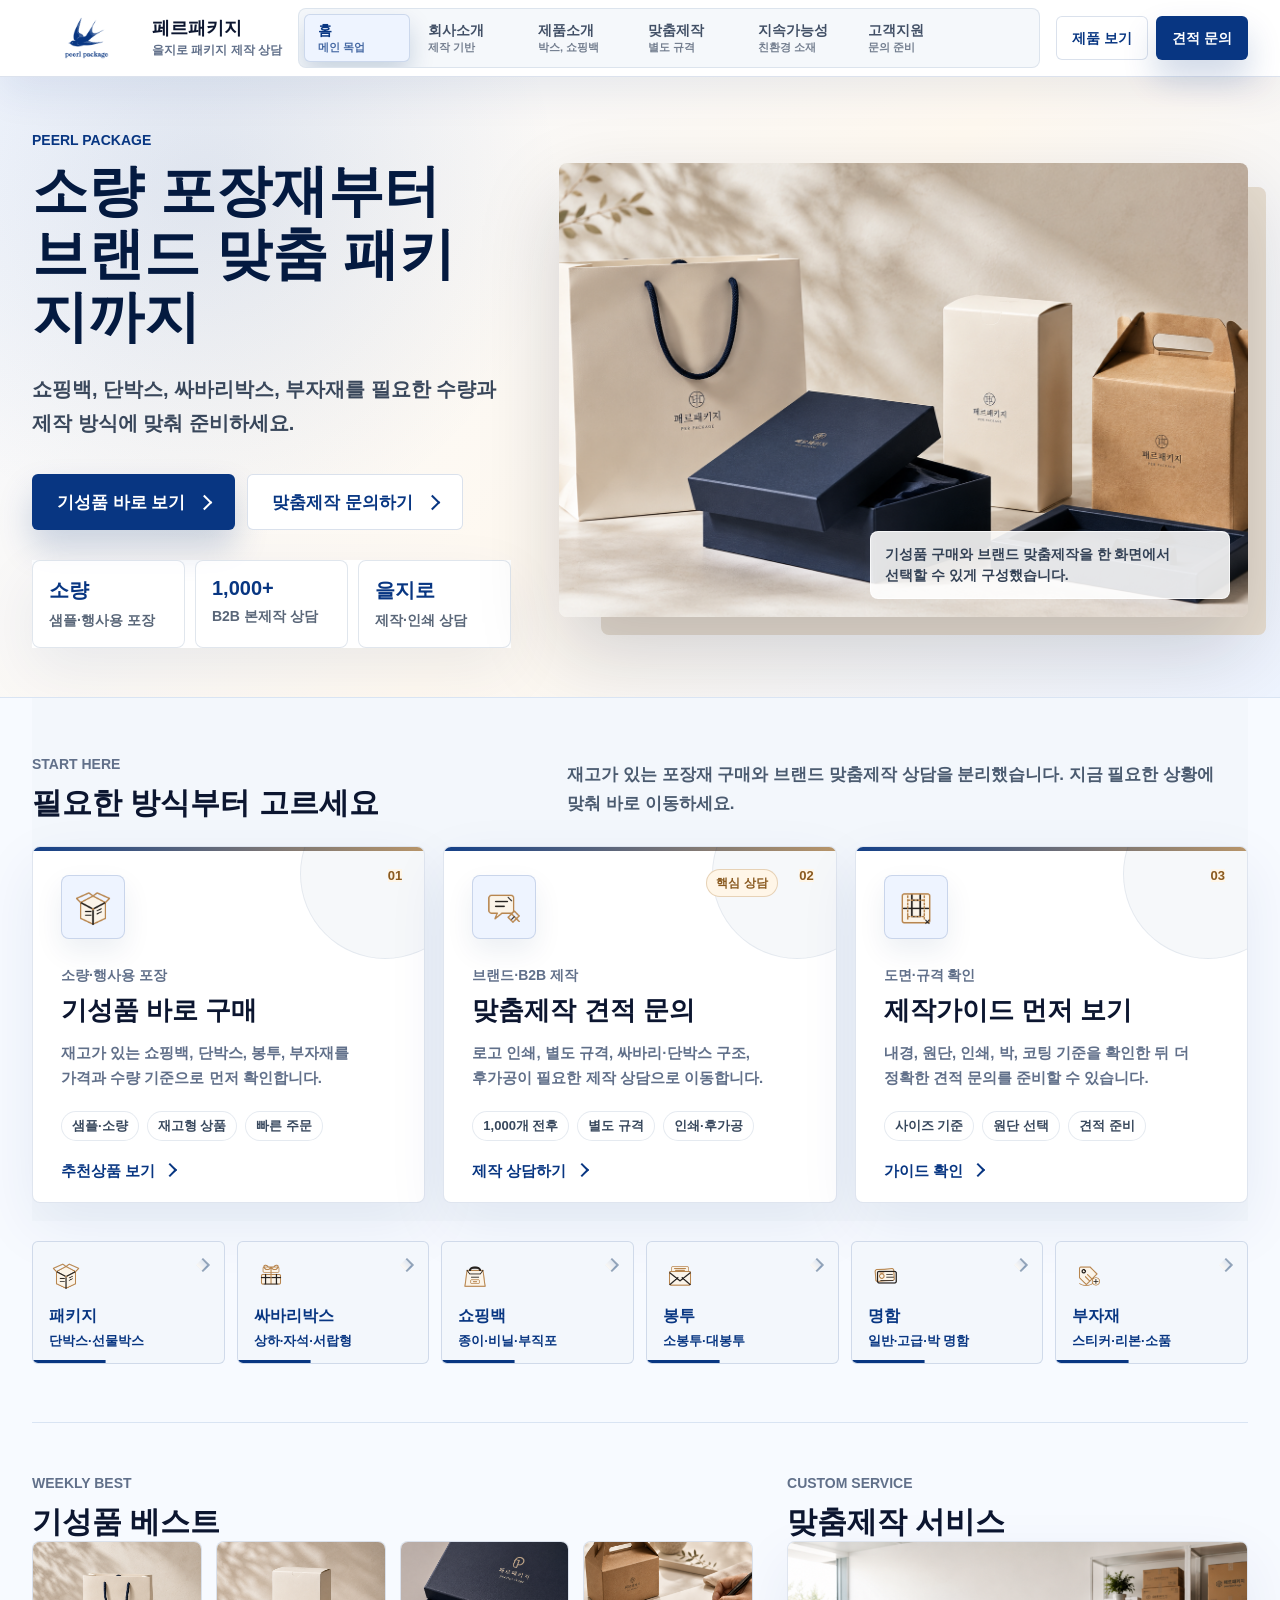
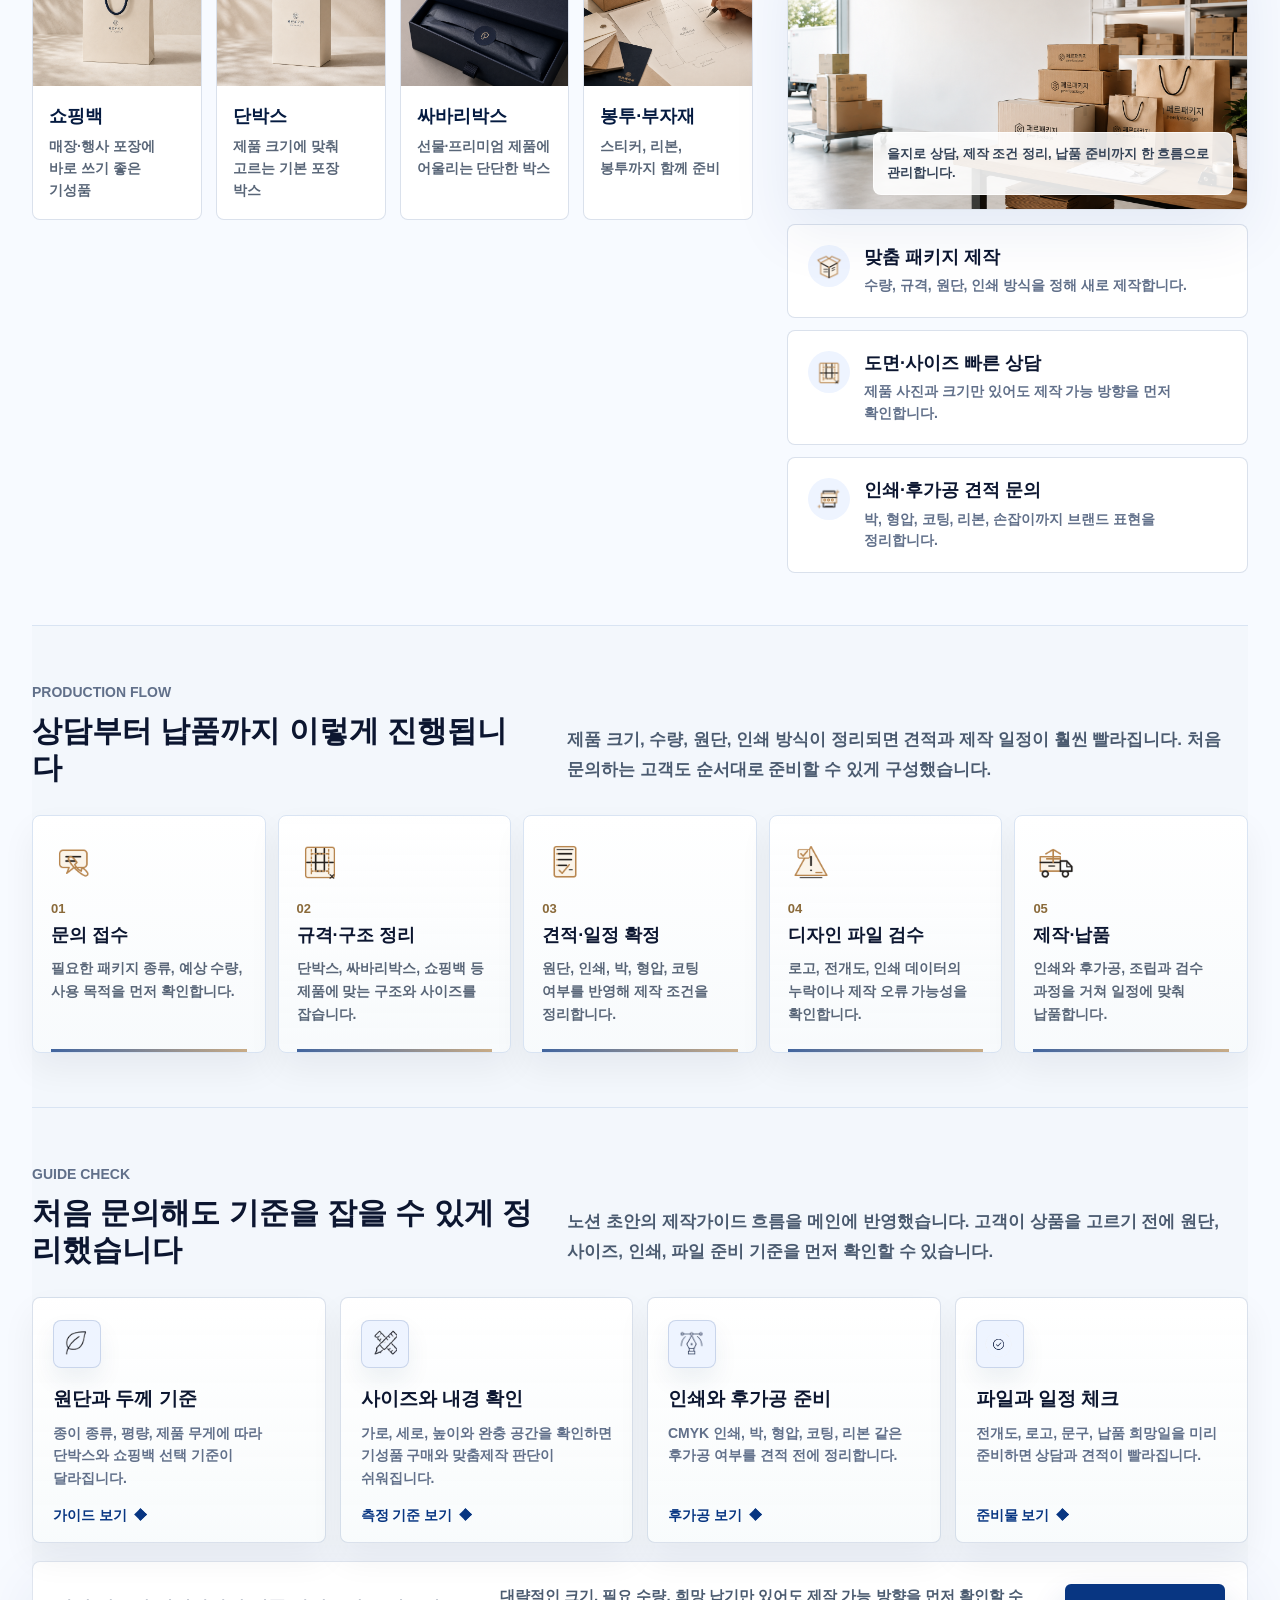
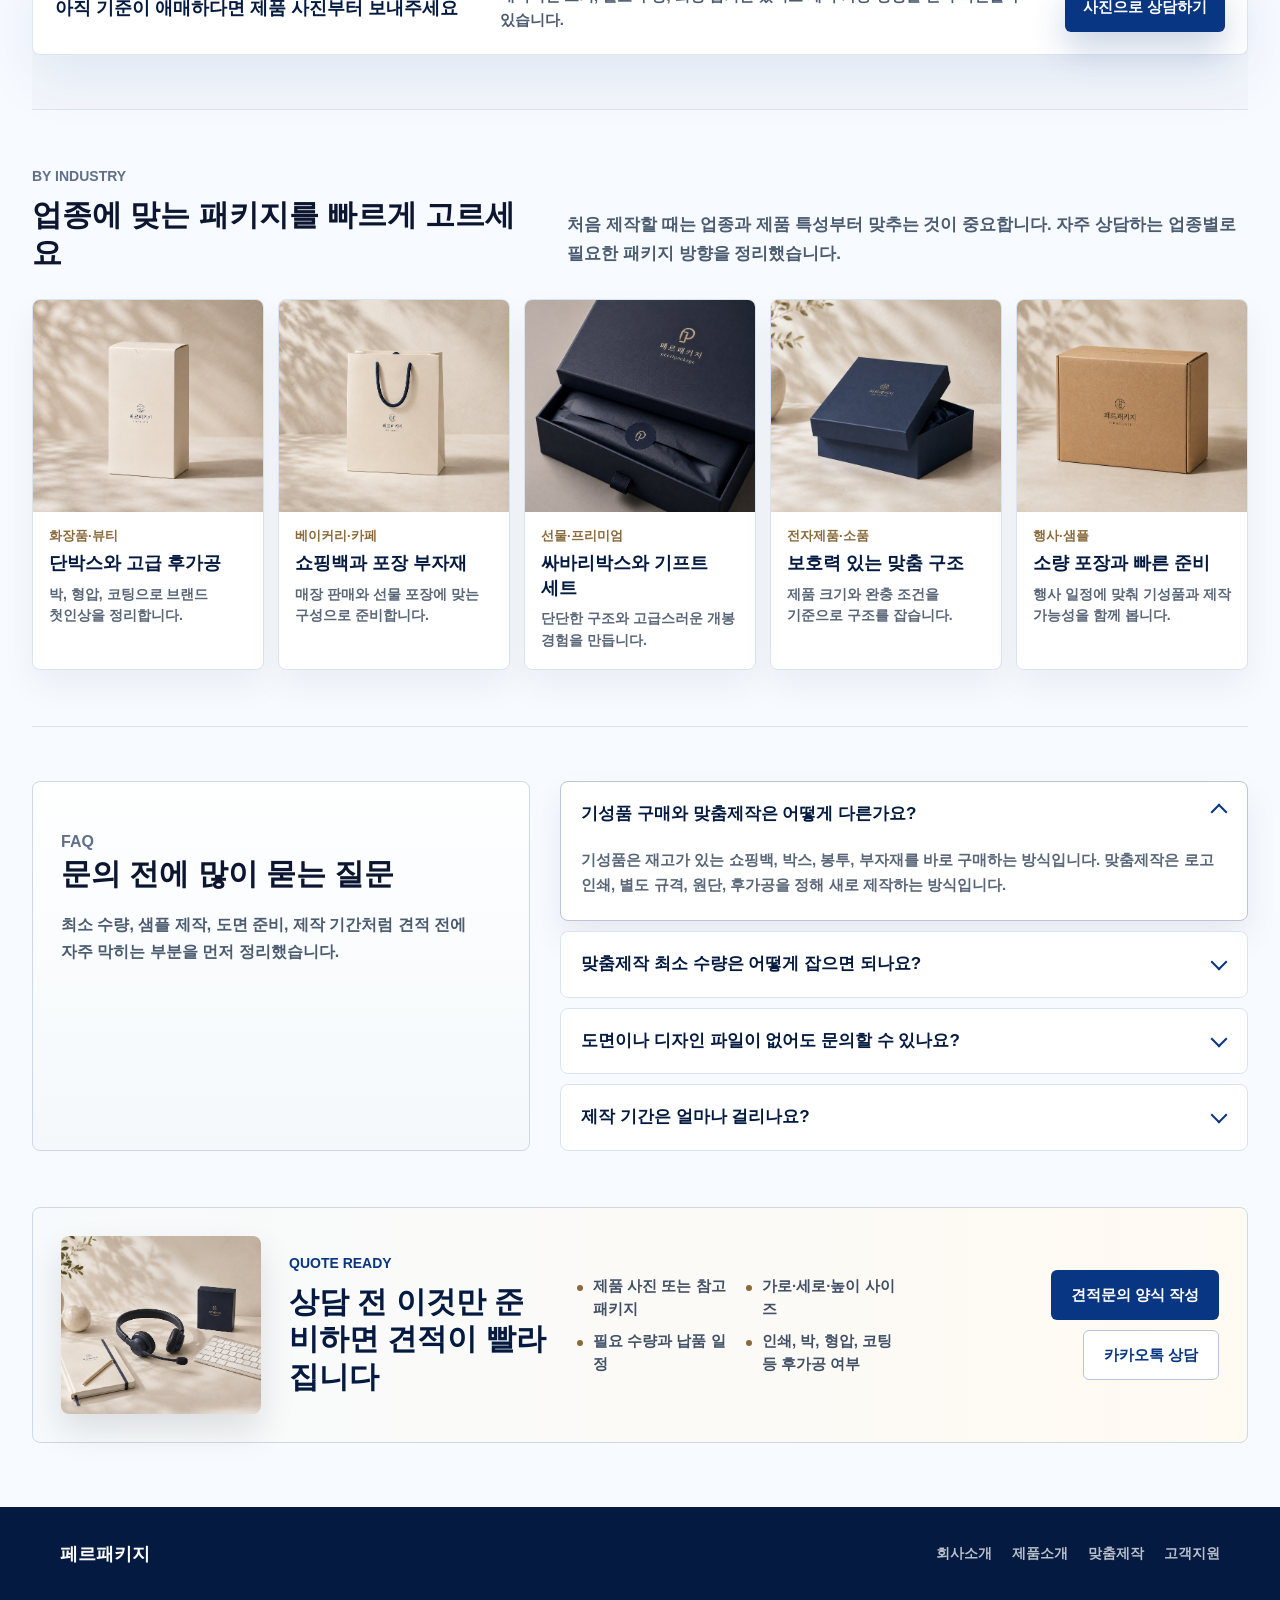
==== commit d335991a: "Apply Perpackage logo color system" ====
--- a/index.html
+++ b/index.html
@@ -18,7 +18,9 @@
     <header class="peerl-home-nav" aria-label="페르패키지 상단 메뉴">
       <div class="peerl-home-nav__inner">
         <a class="peerl-home-brand" href="/" aria-label="페르패키지 홈">
-          <span class="peerl-home-brand__mark">PE</span>
+          <span class="peerl-home-brand__mark peerl-home-brand__mark--logo">
+            <img src="assets/brand/perpackage-logo-crop.png" alt="">
+          </span>
           <span class="peerl-home-brand__text">
             <strong>페르패키지</strong>
             <em>을지로 패키지 제작 상담</em>
@@ -86,7 +88,10 @@
         </div>
         <figure class="peerl-home-hero__visual">
           <img src="assets/notion-selected/notion-hero-packaging-set.png" alt="페르패키지 쇼핑백, 단박스, 싸바리박스, 봉투, 리본 제품 구성">
-          <figcaption>기성품 구매와 브랜드 맞춤제작을 한 화면에서 선택할 수 있게 구성했습니다.</figcaption>
+          <figcaption>
+            <span>기성품 구매와 브랜드 맞춤제작을</span>
+            <span>한 화면에서 선택할 수 있게 구성했습니다.</span>
+          </figcaption>
         </figure>
       </div>
     </section>
--- a/perpackage-main-renewal.css
+++ b/perpackage-main-renewal.css
@@ -2353,3 +2353,258 @@
     height: 42px;
   }
 }
+
+/* Perpackage logo color pass */
+.peerl-home-renewal {
+  --peerl-navy: #083682;
+  --peerl-navy-deep: #041a40;
+  --peerl-ink: #101827;
+  --peerl-muted: #61708a;
+  --peerl-line: #d9e4f3;
+  --peerl-soft: #f3f7fc;
+  --peerl-sage: #8a6a3a;
+  --peerl-paper: #fff9f0;
+  --peerl-gold: #a87535;
+  background: #f7faff;
+}
+
+.peerl-home-renewal .peerl-home-nav {
+  border-bottom-color: rgba(8, 54, 130, 0.14);
+  background: rgba(255, 255, 255, 0.97);
+  box-shadow: 0 16px 40px rgba(8, 54, 130, 0.08);
+}
+
+.peerl-home-renewal .peerl-home-brand__mark--logo {
+  width: 108px;
+  height: 42px;
+  padding: 0;
+  border: 0;
+  border-radius: 0;
+  background: transparent;
+  box-shadow: none;
+  overflow: visible;
+}
+
+.peerl-home-renewal .peerl-home-brand__mark--logo img {
+  display: block;
+  width: 100%;
+  height: 100%;
+  object-fit: contain;
+}
+
+.peerl-home-renewal .peerl-home-brand__text strong,
+.peerl-home-renewal .peerl-home-section-head h2,
+.peerl-home-renewal .peerl-home-route-card strong,
+.peerl-home-renewal .peerl-home-service-card strong,
+.peerl-home-renewal .peerl-home-process-grid strong,
+.peerl-home-renewal .peerl-home-guide-card strong,
+.peerl-home-renewal .peerl-sub-hero h1,
+.peerl-home-renewal .peerl-sub-head h2,
+.peerl-home-renewal .peerl-sub-card h3 {
+  color: #0c1630;
+}
+
+.peerl-home-renewal .peerl-home-brand__text em,
+.peerl-home-renewal .peerl-home-section-head p,
+.peerl-home-renewal .peerl-home-route-card em,
+.peerl-home-renewal .peerl-home-service-card em,
+.peerl-home-renewal .peerl-home-guide-card em,
+.peerl-home-renewal .peerl-sub-lead,
+.peerl-home-renewal .peerl-sub-text,
+.peerl-home-renewal .peerl-sub-card p {
+  color: #61708a;
+}
+
+.peerl-home-renewal .peerl-home-nav__tabs a:hover,
+.peerl-home-renewal .peerl-home-nav__tabs a.is-active,
+.peerl-home-renewal .peerl-home-route-card__action,
+.peerl-home-renewal .peerl-home-category span,
+.peerl-home-renewal .peerl-home-guide-card b,
+.peerl-home-renewal .peerl-sub-kicker,
+.peerl-home-renewal .peerl-sub-meta span {
+  color: #083682;
+}
+
+.peerl-home-renewal .peerl-home-nav__tabs a.is-active {
+  background: #eef4ff;
+  color: #083682;
+}
+
+.peerl-home-renewal .peerl-home-nav__tabs a.is-active strong,
+.peerl-home-renewal .peerl-home-nav__tabs a.is-active span {
+  color: #083682;
+}
+
+.peerl-home-renewal .peerl-home-nav__tabs a.is-active,
+.peerl-home-renewal .peerl-home-nav__guide,
+.peerl-home-renewal .peerl-home-btn--secondary,
+.peerl-home-renewal .peerl-home-category a,
+.peerl-home-renewal .peerl-home-product-card,
+.peerl-home-renewal .peerl-home-service-card,
+.peerl-home-renewal .peerl-home-guide-card,
+.peerl-home-renewal .peerl-sub-card {
+  border-color: rgba(8, 54, 130, 0.15);
+}
+
+.peerl-home-renewal .peerl-home-nav__quote,
+.peerl-home-renewal .peerl-home-btn--primary,
+.peerl-home-renewal .peerl-home-guide-cta a,
+.peerl-home-renewal .peerl-sub-cta a,
+.peerl-home-renewal .peerl-home-sticky-cta a:last-child {
+  background: #083682;
+  color: #fff;
+  box-shadow: 0 18px 34px rgba(8, 54, 130, 0.2);
+}
+
+.peerl-home-renewal .peerl-home-nav__quote:hover,
+.peerl-home-renewal .peerl-home-btn--primary:hover,
+.peerl-home-renewal .peerl-home-guide-cta a:hover,
+.peerl-home-renewal .peerl-sub-cta a:hover,
+.peerl-home-renewal .peerl-home-sticky-cta a:last-child:hover {
+  background: #062b68;
+}
+
+.peerl-home-renewal .peerl-home-nav__guide,
+.peerl-home-renewal .peerl-home-btn--secondary,
+.peerl-home-renewal .peerl-home-sticky-cta a:first-child {
+  background: #fff;
+  color: #083682;
+}
+
+.peerl-home-renewal .peerl-home-hero {
+  background:
+    radial-gradient(circle at 16% 18%, rgba(8, 54, 130, 0.1), transparent 30%),
+    linear-gradient(135deg, #f4f8ff 0%, #fff9f0 54%, #eef4ff 100%);
+}
+
+.peerl-home-renewal .peerl-home-proof,
+.peerl-home-renewal .peerl-home-route-card,
+.peerl-home-renewal .peerl-home-service-visual,
+.peerl-home-renewal .peerl-home-guide-cta,
+.peerl-home-renewal .peerl-sub-hero {
+  border-color: rgba(8, 54, 130, 0.13);
+  background: #fff;
+  box-shadow: 0 22px 60px rgba(8, 54, 130, 0.08);
+}
+
+.peerl-home-renewal .peerl-home-routes,
+.peerl-home-renewal .peerl-home-process,
+.peerl-home-renewal .peerl-home-guide,
+.peerl-home-renewal .peerl-sub-band:nth-of-type(even) {
+  background: #f3f7fc;
+}
+
+.peerl-home-renewal .peerl-home-route-card::before,
+.peerl-home-renewal .peerl-home-process-grid li::after {
+  background: linear-gradient(90deg, #083682, rgba(168, 117, 53, 0.78));
+}
+
+.peerl-home-renewal .peerl-home-route-card__icon,
+.peerl-home-renewal .peerl-home-service-card span,
+.peerl-home-renewal .peerl-home-guide-card span,
+.peerl-home-renewal .peerl-sub-card > img.peerl-sub-icon {
+  border-color: rgba(8, 54, 130, 0.16);
+  background: #eef4ff;
+}
+
+.peerl-home-renewal .peerl-home-route-card__badge,
+.peerl-home-renewal .peerl-home-route-card__no {
+  border-color: rgba(168, 117, 53, 0.28);
+  background: #fff6e8;
+  color: #8a5a20;
+}
+
+.peerl-home-renewal .peerl-home-category a::before,
+.peerl-home-renewal .peerl-home-guide-card b::after {
+  background: #083682;
+}
+
+.peerl-home-renewal .peerl-home-category a::after {
+  background: linear-gradient(180deg, rgba(8, 54, 130, 0.08), rgba(255, 249, 240, 0.7));
+}
+
+.peerl-home-renewal .peerl-home-product-card:hover,
+.peerl-home-renewal .peerl-home-route-card:hover,
+.peerl-home-renewal .peerl-home-service-card:hover,
+.peerl-home-renewal .peerl-home-guide-card:hover,
+.peerl-home-renewal .peerl-sub-card:hover {
+  border-color: rgba(8, 54, 130, 0.28);
+  box-shadow: 0 24px 54px rgba(8, 54, 130, 0.12);
+}
+
+.peerl-home-renewal.peerl-subpage {
+  background: #f7faff;
+}
+
+.peerl-home-renewal .peerl-sub-hero {
+  background: linear-gradient(135deg, #f5f8ff 0%, #fffaf3 100%);
+}
+
+.peerl-home-renewal .peerl-sub-meta span,
+.peerl-home-renewal .peerl-sub-list li::marker {
+  color: #083682;
+}
+
+.peerl-home-renewal .peerl-sub-footer {
+  background: #041a40;
+}
+
+@media (max-width: 760px) {
+  .peerl-home-renewal .peerl-home-brand {
+    gap: 8px;
+  }
+
+  .peerl-home-renewal .peerl-home-brand__mark--logo {
+    width: 92px;
+    height: 36px;
+  }
+
+  .peerl-home-renewal .peerl-home-hero__inner,
+  .peerl-home-renewal .peerl-home-routes,
+  .peerl-home-renewal .peerl-home-split,
+  .peerl-home-renewal .peerl-home-process,
+  .peerl-home-renewal .peerl-home-guide,
+  .peerl-home-renewal .peerl-home-category {
+    width: calc(100vw - 32px);
+    max-width: calc(100vw - 32px);
+  }
+
+  .peerl-home-renewal .peerl-home-hero__visual,
+  .peerl-home-renewal .peerl-home-hero__visual img,
+  .peerl-home-renewal .peerl-home-hero__visual figcaption {
+    width: 100%;
+    max-width: 100%;
+    box-sizing: border-box;
+  }
+
+  .peerl-home-renewal .peerl-home-hero__visual {
+    overflow: hidden;
+  }
+
+  .peerl-home-renewal .peerl-home-hero__visual::before {
+    inset: 18px 10px -10px 40px;
+  }
+
+  .peerl-home-renewal .peerl-home-hero__visual figcaption {
+    max-width: calc(100vw - 32px);
+    white-space: normal !important;
+    word-break: break-all;
+    overflow-wrap: anywhere;
+  }
+
+  .peerl-home-renewal .peerl-home-hero__visual figcaption span {
+    display: block;
+  }
+
+  .peerl-home-renewal .peerl-home-lead,
+  .peerl-home-renewal .peerl-home-section-desc,
+  .peerl-home-renewal .peerl-home-route-card em,
+  .peerl-home-renewal .peerl-home-service-card em,
+  .peerl-home-renewal .peerl-home-guide-card em {
+    width: min(100%, 330px);
+    max-width: calc(100vw - 56px);
+    white-space: normal;
+    word-break: keep-all;
+    overflow-wrap: anywhere;
+  }
+}
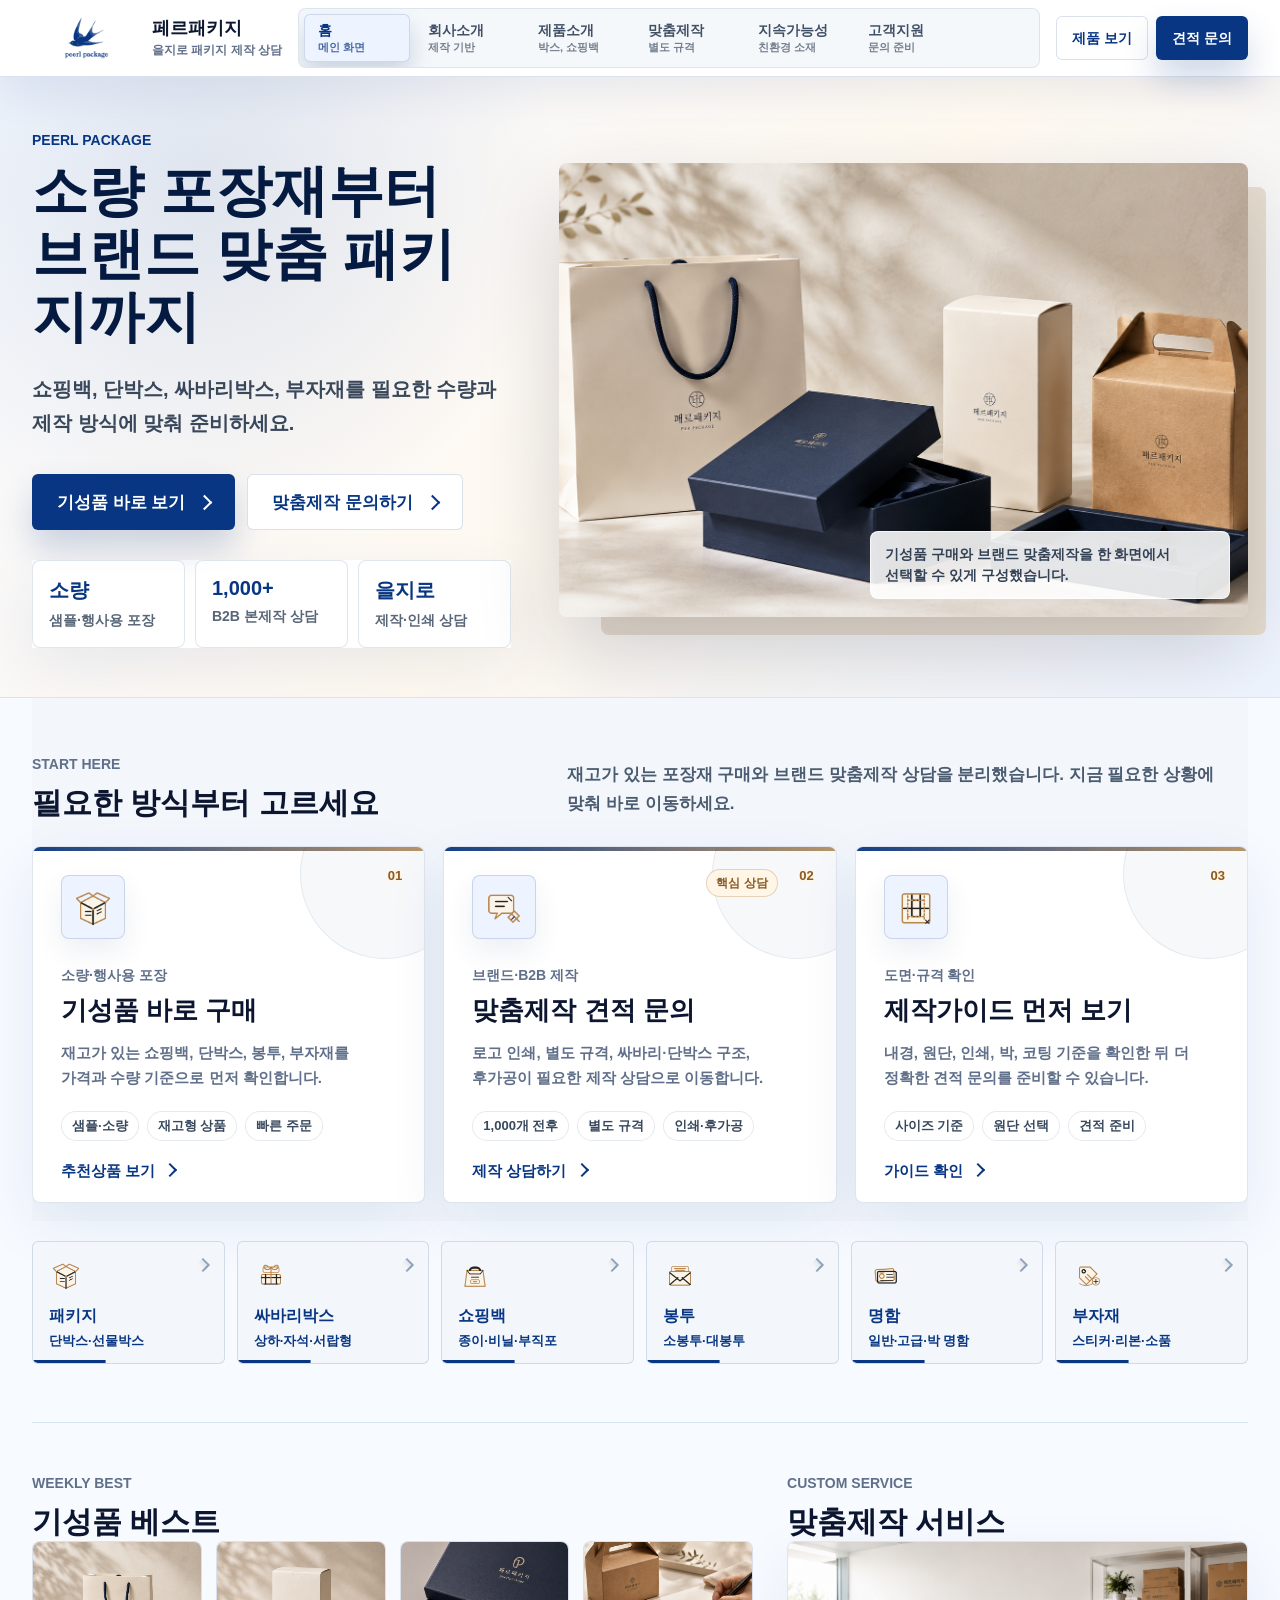
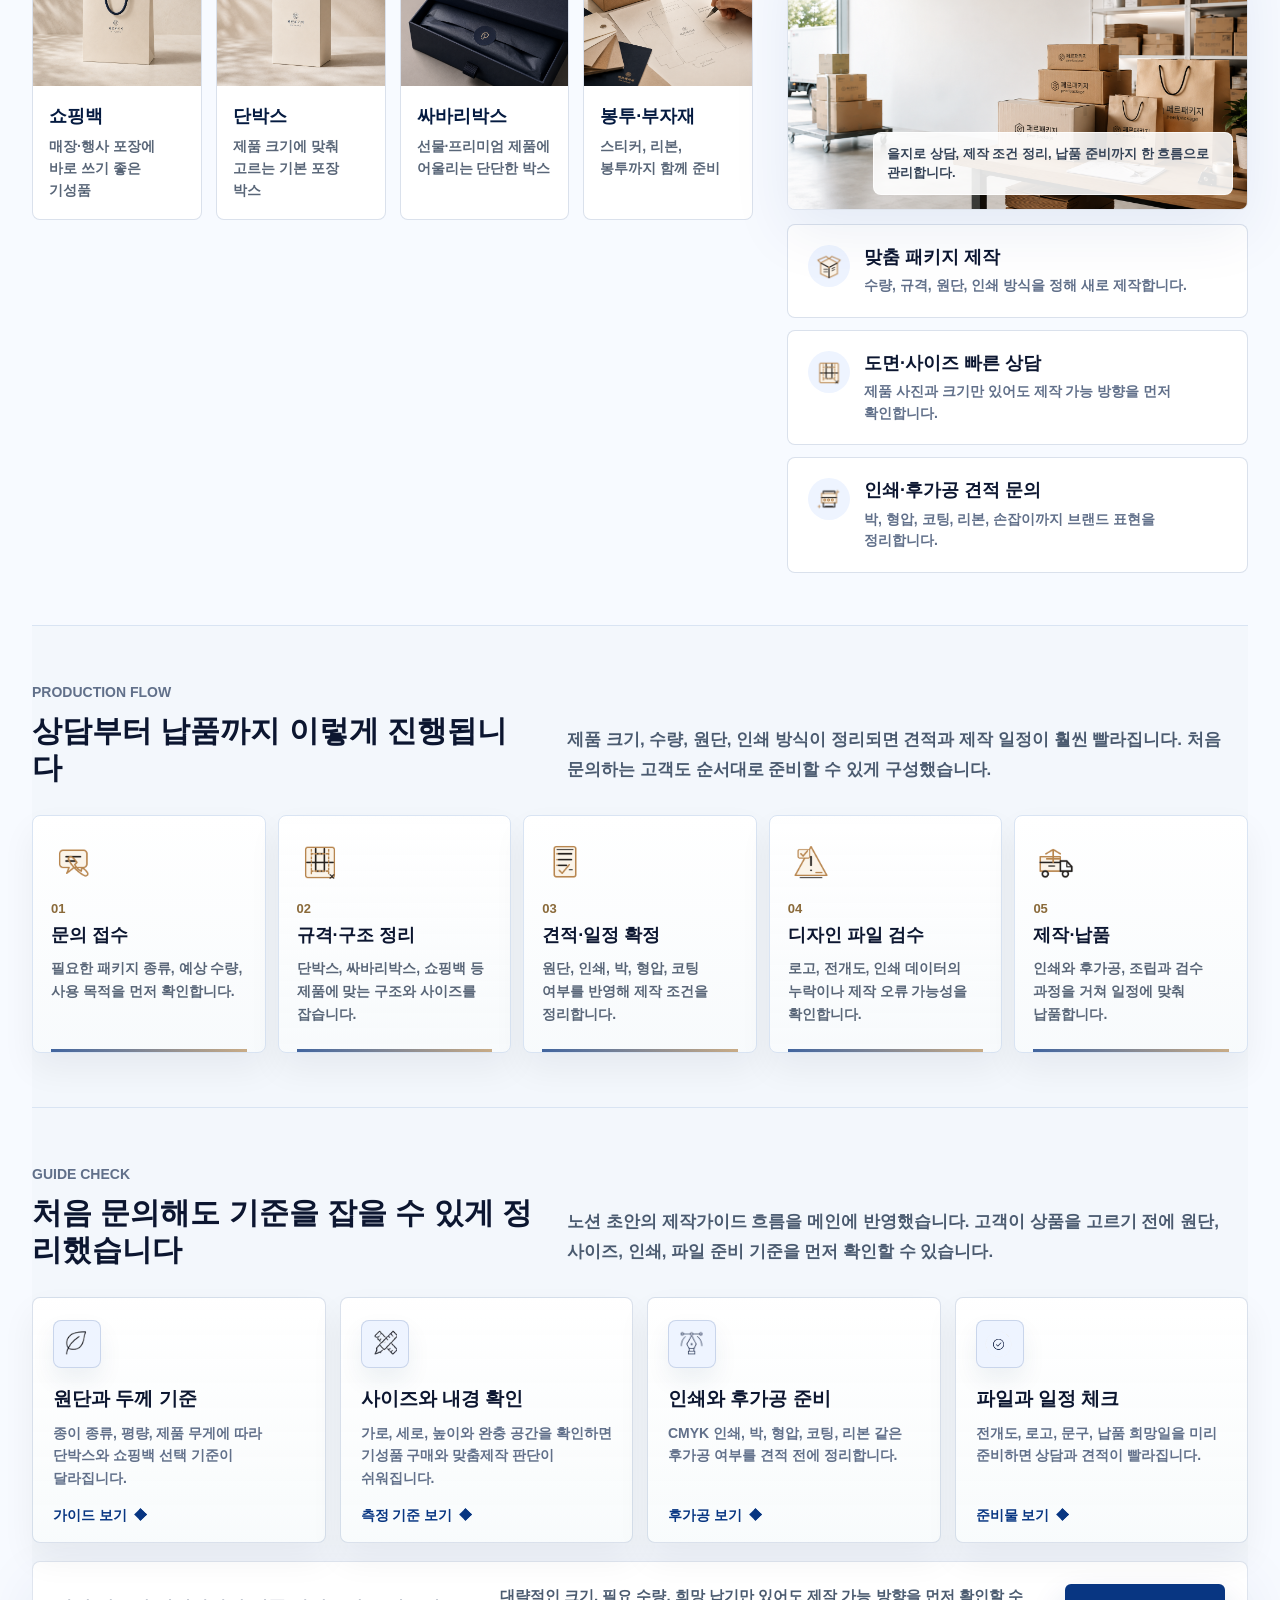
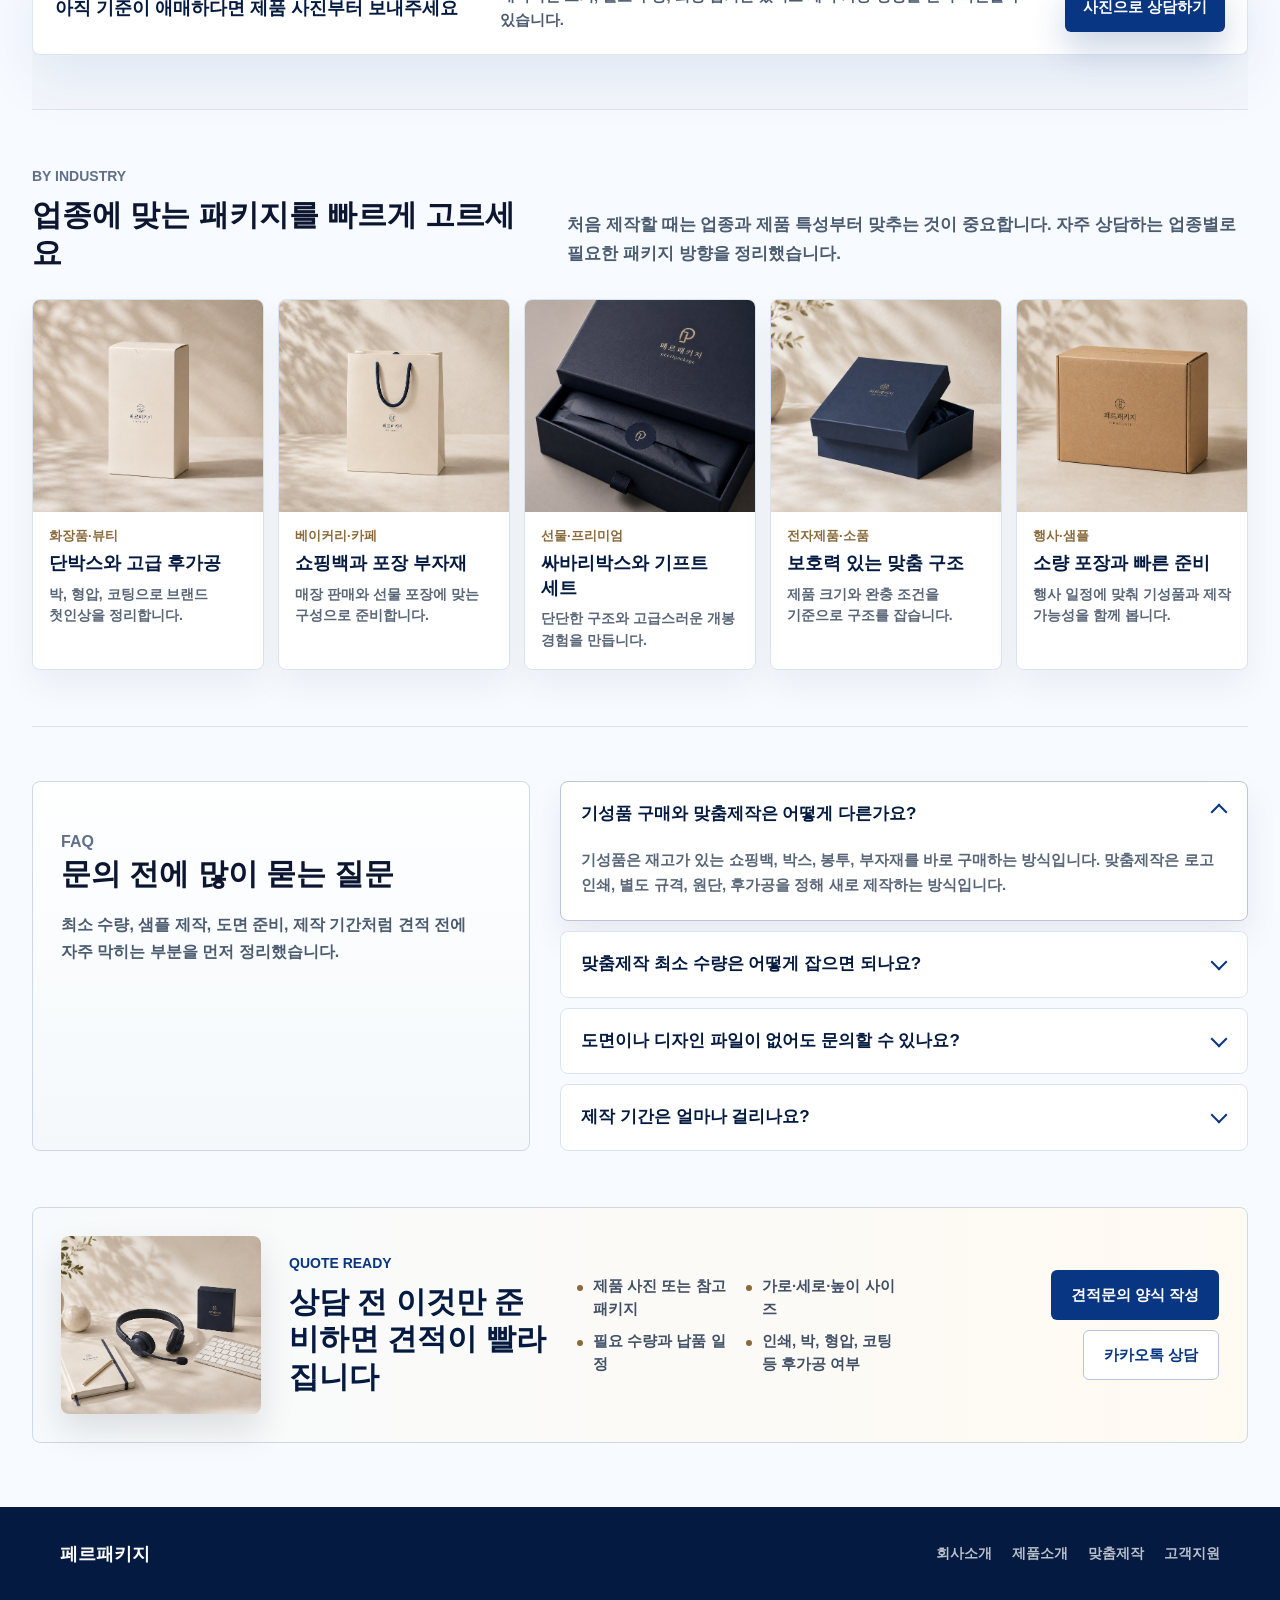
==== commit 19d72556: "Polish Perpackage subpages" ====
--- a/index.html
+++ b/index.html
@@ -29,7 +29,7 @@
         <nav class="peerl-home-nav__tabs" aria-label="페이지 바로가기">
           <a class="is-active" href="/">
             <strong>홈</strong>
-            <span>메인 목업</span>
+            <span>메인 화면</span>
           </a>
           <a href="/company">
             <strong>회사소개</strong>
--- a/perpackage-main-renewal.css
+++ b/perpackage-main-renewal.css
@@ -2608,3 +2608,161 @@
     overflow-wrap: anywhere;
   }
 }
+
+/* Subpage detail pass */
+.peerl-home-renewal.peerl-subpage .peerl-sub-hero__grid {
+  align-items: center;
+  gap: 48px;
+}
+
+.peerl-home-renewal.peerl-subpage .peerl-sub-hero__media {
+  position: relative;
+  overflow: hidden;
+}
+
+.peerl-home-renewal.peerl-subpage .peerl-sub-hero__media::after {
+  content: "";
+  position: absolute;
+  inset: auto 0 0 0;
+  height: 34%;
+  background: linear-gradient(180deg, rgba(4, 26, 64, 0), rgba(4, 26, 64, 0.18));
+  pointer-events: none;
+}
+
+.peerl-sub-snapshot {
+  display: grid;
+  grid-template-columns: repeat(3, minmax(0, 1fr));
+  gap: 10px;
+  margin-top: 28px;
+}
+
+.peerl-sub-snapshot div {
+  min-width: 0;
+  padding: 15px 14px 16px;
+  border: 1px solid rgba(8, 54, 130, 0.14);
+  border-radius: 8px;
+  background: rgba(255, 255, 255, 0.82);
+  box-shadow: 0 16px 34px rgba(8, 54, 130, 0.07);
+}
+
+.peerl-sub-snapshot span {
+  display: block;
+  margin-bottom: 8px;
+  color: #a87535;
+  font-size: 11px;
+  font-weight: 900;
+  letter-spacing: 0;
+}
+
+.peerl-sub-snapshot strong {
+  display: block;
+  color: #041a40;
+  font-size: 15px;
+  line-height: 1.35;
+  font-weight: 900;
+  word-break: keep-all;
+  overflow-wrap: anywhere;
+}
+
+.peerl-sub-snapshot p {
+  margin: 9px 0 0;
+  color: #61708a;
+  font-size: 13px;
+  line-height: 1.56;
+  font-weight: 650;
+  word-break: keep-all;
+  overflow-wrap: anywhere;
+}
+
+.peerl-home-renewal.peerl-subpage .peerl-sub-card {
+  border-radius: 8px;
+  background:
+    linear-gradient(180deg, rgba(255, 255, 255, 0.98), rgba(255, 252, 247, 0.94)),
+    #fff;
+}
+
+.peerl-home-renewal.peerl-subpage .peerl-sub-card span {
+  color: #a87535;
+}
+
+.peerl-home-renewal.peerl-subpage .peerl-sub-list {
+  display: grid;
+  gap: 12px;
+  padding: 0;
+  list-style: none;
+}
+
+.peerl-home-renewal.peerl-subpage .peerl-sub-list li {
+  position: relative;
+  padding: 17px 18px 17px 46px;
+  border: 1px solid rgba(8, 54, 130, 0.12);
+  border-radius: 8px;
+  background: rgba(255, 255, 255, 0.82);
+  color: #17233d;
+  font-weight: 700;
+  line-height: 1.58;
+}
+
+.peerl-home-renewal.peerl-subpage .peerl-sub-list li::before {
+  content: "";
+  position: absolute;
+  top: 21px;
+  left: 20px;
+  width: 9px;
+  height: 9px;
+  border-radius: 50%;
+  background: #083682;
+  box-shadow: 0 0 0 5px rgba(8, 54, 130, 0.1);
+}
+
+.peerl-home-renewal.peerl-subpage .peerl-sub-cta {
+  border: 1px solid rgba(8, 54, 130, 0.14);
+  border-radius: 8px;
+  background:
+    linear-gradient(135deg, rgba(238, 244, 255, 0.92), rgba(255, 249, 240, 0.9)),
+    #fff;
+  box-shadow: 0 22px 54px rgba(8, 54, 130, 0.09);
+}
+
+.peerl-home-renewal.peerl-subpage .peerl-sub-cta h2 {
+  color: #041a40;
+}
+
+.peerl-home-renewal.peerl-subpage .peerl-sub-cta a {
+  border-radius: 8px;
+}
+
+@media (max-width: 900px) {
+  .peerl-sub-snapshot {
+    grid-template-columns: minmax(0, 1fr);
+  }
+}
+
+@media (max-width: 760px) {
+  .peerl-home-renewal.peerl-subpage .peerl-sub-hero__grid {
+    gap: 24px;
+  }
+
+  .peerl-sub-snapshot {
+    margin-top: 22px;
+  }
+
+  .peerl-sub-snapshot div {
+    padding: 14px;
+  }
+
+  .peerl-sub-snapshot strong {
+    font-size: 14px;
+  }
+
+  .peerl-sub-snapshot p,
+  .peerl-home-renewal.peerl-subpage .peerl-sub-list li {
+    font-size: 13px;
+    word-break: keep-all;
+    overflow-wrap: anywhere;
+  }
+
+  .peerl-home-renewal.peerl-subpage .peerl-sub-list li {
+    padding-right: 14px;
+  }
+}
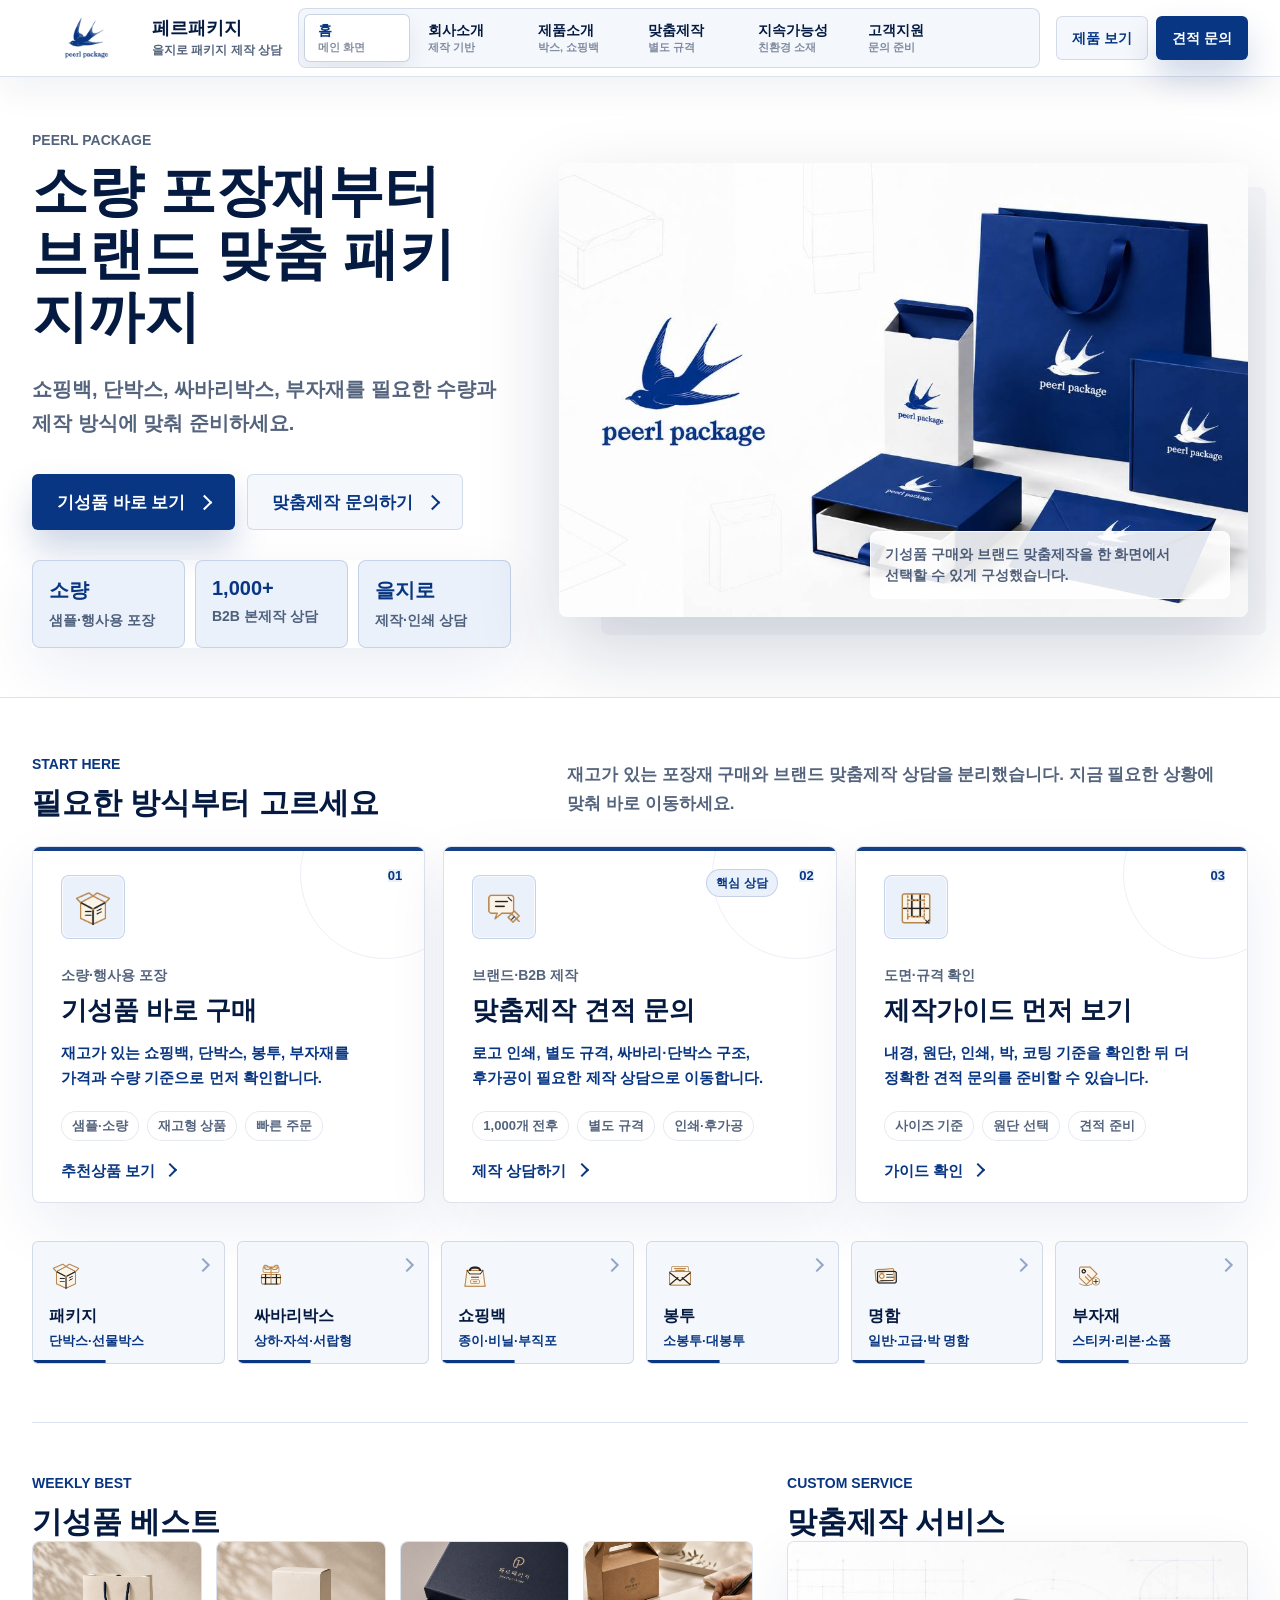
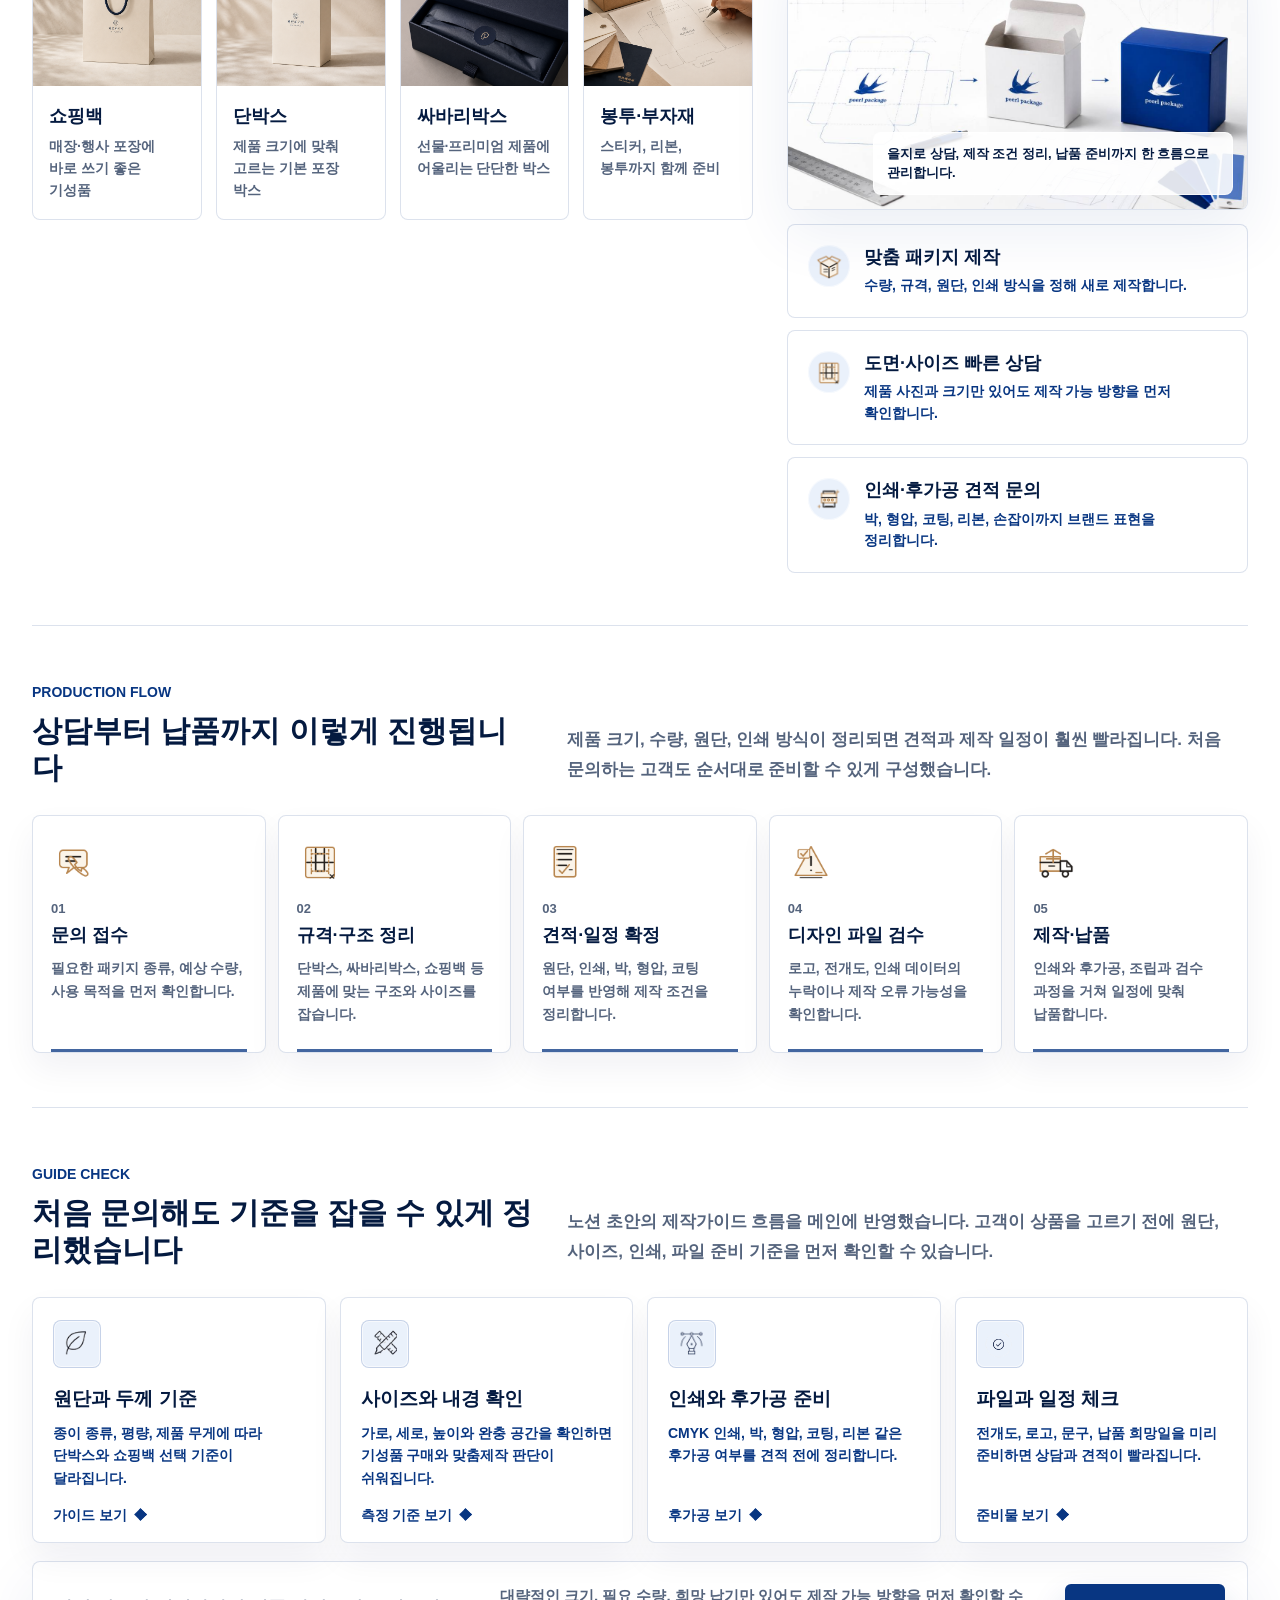
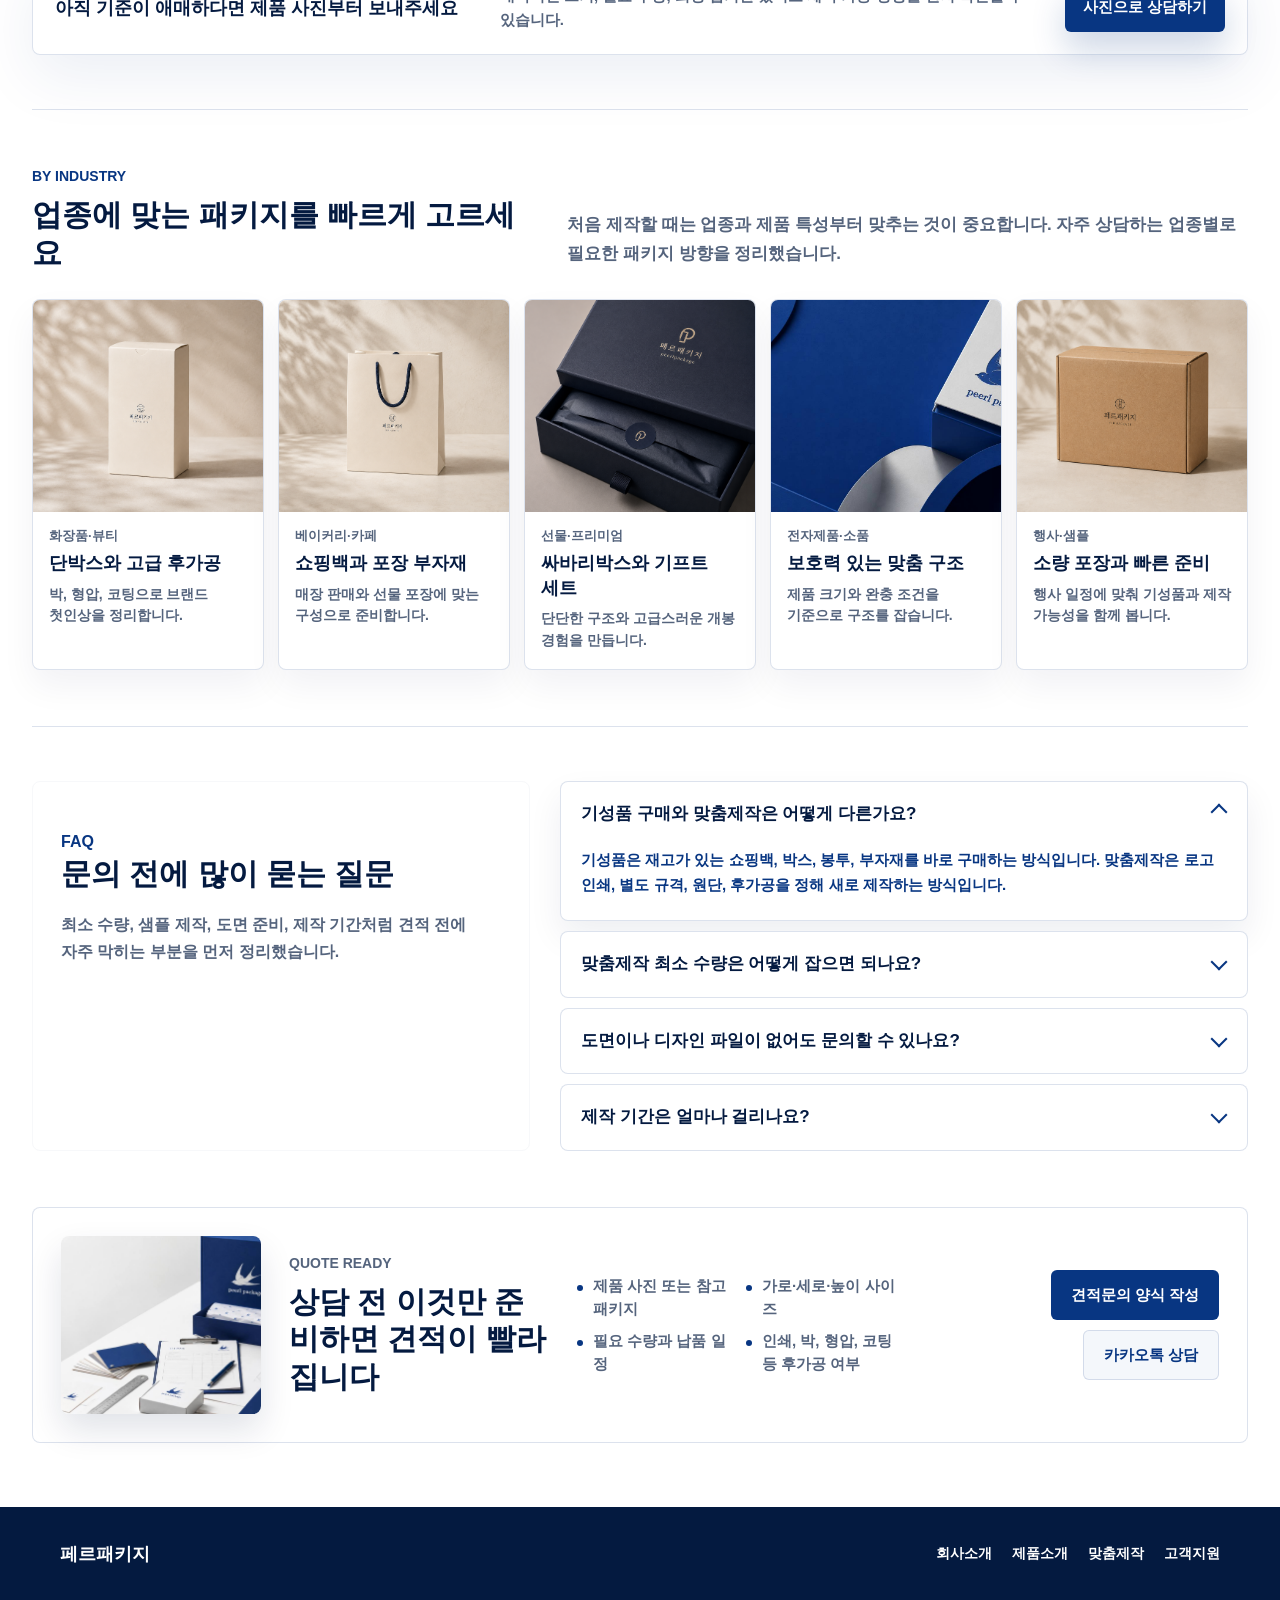
==== commit acff37aa: "Add supplied homepage photos" ====
--- a/index.html
+++ b/index.html
@@ -87,7 +87,7 @@
           </dl>
         </div>
         <figure class="peerl-home-hero__visual">
-          <img src="assets/notion-selected/notion-hero-packaging-set.png" alt="페르패키지 쇼핑백, 단박스, 싸바리박스, 봉투, 리본 제품 구성">
+          <img src="assets/photos/perpackage-brand-package-set.jpg" alt="페르패키지 쇼핑백, 단박스, 싸바리박스, 봉투 제품 구성">
           <figcaption>
             <span>기성품 구매와 브랜드 맞춤제작을</span>
             <span>한 화면에서 선택할 수 있게 구성했습니다.</span>
@@ -195,7 +195,7 @@
           <h2>맞춤제작 서비스</h2>
         </div>
         <figure class="peerl-home-service-visual">
-          <img src="assets/notion-selected/notion-company-production-room.png" alt="페르패키지 제작 상담과 납품 준비 공간">
+          <img src="assets/photos/perpackage-design-process.jpg" alt="패키지 도면부터 완성품까지 이어지는 맞춤제작 과정">
           <figcaption>을지로 상담, 제작 조건 정리, 납품 준비까지 한 흐름으로 관리합니다.</figcaption>
         </figure>
         <div class="peerl-home-service-grid">
@@ -335,7 +335,7 @@
           <em>단단한 구조와 고급스러운 개봉 경험을 만듭니다.</em>
         </a>
         <a class="peerl-home-industry-card" href="/custom">
-          <img src="assets/notion-selected/notion-rigid-box-blue.png" alt="전자제품 패키지 예시">
+          <img src="assets/photos/perpackage-blue-detail.jpg" alt="네이비와 화이트 패키지 디테일 예시">
           <span>전자제품·소품</span>
           <strong>보호력 있는 맞춤 구조</strong>
           <em>제품 크기와 완충 조건을 기준으로 구조를 잡습니다.</em>
@@ -380,7 +380,7 @@
     </section>
 
     <section class="peerl-home-consult" aria-label="제작 문의 준비">
-      <img class="peerl-home-consult__image" src="assets/notion-selected/notion-contact-desk.png" alt="패키지 견적 상담 준비 자료">
+      <img class="peerl-home-consult__image" src="assets/photos/perpackage-estimate-desk.jpg" alt="패키지 견적 상담 준비 자료">
       <div>
         <p>QUOTE READY</p>
         <h2>상담 전 이것만 준비하면 견적이 빨라집니다</h2>
--- a/perpackage-main-renewal.css
+++ b/perpackage-main-renewal.css
@@ -37,13 +37,13 @@
 
 .peerl-subpage {
   min-height: 100vh;
-  background: #fffaf2;
+  background: #f7f8fa;
 }
 
 .peerl-sub-hero {
   padding: 86px 0 48px;
-  background: linear-gradient(180deg, #fffaf2 0%, #f3eadf 100%);
-  border-bottom: 1px solid rgba(42, 35, 28, 0.1);
+  background: linear-gradient(180deg, #f7f8fa 0%, #f7f8fa 100%);
+  border-bottom: 1px solid rgba(4, 26, 64, 0.1);
 }
 
 .peerl-sub-inner {
@@ -60,7 +60,7 @@
 
 .peerl-sub-kicker {
   margin: 0 0 14px;
-  color: #9a6a35;
+  color: #083682;
   font-size: 12px;
   font-weight: 900;
   letter-spacing: 0.14em;
@@ -69,7 +69,7 @@
 
 .peerl-sub-hero h1 {
   margin: 0;
-  color: #1f1c18;
+  color: #041a40;
   font-size: clamp(34px, 5.4vw, 72px);
   line-height: 1.03;
   letter-spacing: 0;
@@ -80,7 +80,7 @@
 .peerl-sub-lead {
   margin: 22px 0 0;
   max-width: 650px;
-  color: #5e554b;
+  color: #041a40;
   font-size: clamp(17px, 1.8vw, 22px);
   line-height: 1.72;
   overflow-wrap: anywhere;
@@ -93,7 +93,7 @@
   min-height: 360px;
   border-radius: 26px;
   overflow: hidden;
-  background: #ede2d6;
+  background: #f7f8fa;
 }
 
 .peerl-sub-hero__media img {
@@ -105,11 +105,11 @@
 
 .peerl-sub-band {
   padding: 64px 0;
-  background: #fff;
-}
-
-.peerl-sub-band.is-warm {
-  background: #f7f0e7;
+  background: #ffffff;
+}
+
+.peerl-sub-band.is-soft {
+  background: #f7f8fa;
 }
 
 .peerl-sub-head {
@@ -122,7 +122,7 @@
 
 .peerl-sub-head h2 {
   margin: 0;
-  color: #1f1c18;
+  color: #041a40;
   font-size: clamp(28px, 3.5vw, 46px);
   line-height: 1.13;
   letter-spacing: 0;
@@ -131,7 +131,7 @@
 .peerl-sub-head p,
 .peerl-sub-text {
   margin: 0;
-  color: #62594f;
+  color: #041a40;
   font-size: 16px;
   line-height: 1.78;
   overflow-wrap: anywhere;
@@ -153,10 +153,10 @@
   flex-direction: column;
   min-height: 220px;
   padding: 24px;
-  border: 1px solid rgba(42, 35, 28, 0.12);
+  border: 1px solid rgba(4, 26, 64, 0.12);
   border-radius: 18px;
-  background: #fffdf8;
-  color: #1f1c18;
+  background: #f7f8fa;
+  color: #041a40;
 }
 
 .peerl-sub-card img {
@@ -165,11 +165,11 @@
   object-fit: cover;
   border-radius: 14px;
   margin-bottom: 18px;
-  background: #eee5da;
+  background: #f7f8fa;
 }
 
 .peerl-sub-card span {
-  color: #9a6a35;
+  color: #083682;
   font-size: 12px;
   font-weight: 900;
   letter-spacing: 0.1em;
@@ -185,7 +185,7 @@
 
 .peerl-sub-card p {
   margin: 12px 0 0;
-  color: #62594f;
+  color: #041a40;
   font-size: 15px;
   line-height: 1.65;
   overflow-wrap: anywhere;
@@ -203,10 +203,10 @@
 .peerl-sub-list li {
   position: relative;
   padding: 18px 20px 18px 48px;
-  border: 1px solid rgba(42, 35, 28, 0.12);
+  border: 1px solid rgba(4, 26, 64, 0.12);
   border-radius: 16px;
-  background: #fffdf8;
-  color: #4f463d;
+  background: #f7f8fa;
+  color: #041a40;
   line-height: 1.65;
 }
 
@@ -218,7 +218,7 @@
   width: 8px;
   height: 8px;
   border-radius: 999px;
-  background: #9a6a35;
+  background: #083682;
 }
 
 .peerl-sub-split {
@@ -233,7 +233,7 @@
   border-radius: 22px;
   aspect-ratio: 4 / 3;
   object-fit: cover;
-  background: #eee5da;
+  background: #f7f8fa;
 }
 
 .peerl-sub-cta {
@@ -243,8 +243,8 @@
   align-items: center;
   padding: 34px;
   border-radius: 24px;
-  background: #1f1c18;
-  color: #fff;
+  background: #041a40;
+  color: #ffffff;
 }
 
 .peerl-sub-cta h2 {
@@ -255,7 +255,7 @@
 
 .peerl-sub-cta p {
   margin: 12px 0 0;
-  color: rgba(255,255,255,0.72);
+  color: rgba(255, 255, 255,0.72);
   line-height: 1.7;
 }
 
@@ -266,8 +266,8 @@
   min-height: 52px;
   padding: 0 24px;
   border-radius: 999px;
-  background: #fff;
-  color: #1f1c18;
+  background: #ffffff;
+  color: #041a40;
   font-weight: 900;
   white-space: nowrap;
 }
@@ -339,19 +339,19 @@
 }
 
 .peerl-home-renewal .peerl-sub-cta a {
-  color: #1f1c18;
+  color: #041a40;
 }
 
 .peerl-home-renewal {
-  --peerl-navy: #073469;
-  --peerl-navy-deep: #051d3f;
-  --peerl-ink: #111827;
-  --peerl-muted: #667085;
-  --peerl-line: #dce5ef;
-  --peerl-soft: #f5f8fb;
-  --peerl-sage: #4f7866;
-  --peerl-paper: #fffaf2;
-  --peerl-gold: #b7904f;
+  --peerl-navy: #083682;
+  --peerl-navy-deep: #041a40;
+  --peerl-ink: #041a40;
+  --peerl-muted: #083682;
+  --peerl-line: #f7f8fa;
+  --peerl-soft: #f7f8fa;
+  --peerl-accent: #083682;
+  --peerl-panel-soft: #f7f8fa;
+  --peerl-accent-strong: #083682;
   width: 100%;
   overflow-x: hidden;
   background: #ffffff;
@@ -373,9 +373,9 @@
   position: sticky;
   top: var(--peerl-home-nav-offset, 0px);
   z-index: 80;
-  border-bottom: 1px solid rgba(7, 52, 105, .12);
+  border-bottom: 1px solid rgba(8, 54, 130, .12);
   background: rgba(255, 255, 255, .96);
-  box-shadow: 0 12px 28px rgba(15, 23, 42, .055);
+  box-shadow: 0 12px 28px rgba(4, 26, 64, .055);
   backdrop-filter: blur(16px);
 }
 
@@ -409,7 +409,7 @@
   line-height: 1;
   font-weight: 950;
   letter-spacing: 0;
-  box-shadow: 0 12px 26px rgba(7, 52, 105, .18);
+  box-shadow: 0 12px 26px rgba(8, 54, 130, .18);
 }
 
 .peerl-home-brand__text {
@@ -428,7 +428,7 @@
 }
 
 .peerl-home-brand__text em {
-  color: #667085;
+  color: #083682;
   font-size: 12px;
   line-height: 1.2;
   font-style: normal;
@@ -444,9 +444,9 @@
   min-width: 0;
   gap: 4px;
   padding: 5px;
-  border: 1px solid rgba(7, 52, 105, .1);
+  border: 1px solid rgba(8, 54, 130, .1);
   border-radius: 8px;
-  background: #f5f8fb;
+  background: #f7f8fa;
   overflow-x: auto;
   scrollbar-width: none;
 }
@@ -465,13 +465,13 @@
   padding: 7px 13px;
   border: 1px solid transparent;
   border-radius: 6px;
-  color: #425066;
+  color: #041a40;
   transition: background 180ms ease, color 180ms ease, border-color 180ms ease, box-shadow 180ms ease, transform 180ms ease;
 }
 
 .peerl-home-nav__tabs a:hover {
   transform: translateY(-1px);
-  border-color: rgba(7, 52, 105, .14);
+  border-color: rgba(8, 54, 130, .14);
   background: #ffffff;
   color: var(--peerl-navy);
 }
@@ -480,7 +480,7 @@
   border-color: var(--peerl-navy);
   background: var(--peerl-navy);
   color: #ffffff;
-  box-shadow: 0 12px 24px rgba(7, 52, 105, .18);
+  box-shadow: 0 12px 24px rgba(8, 54, 130, .18);
 }
 
 .peerl-home-nav__tabs strong {
@@ -523,26 +523,26 @@
 }
 
 .peerl-home-nav__guide {
-  border-color: #c7d3e1;
+  border-color: #f7f8fa;
   background: #ffffff;
   color: var(--peerl-navy);
 }
 
 .peerl-home-nav__quote {
-  background: var(--peerl-sage);
+  background: var(--peerl-accent);
   color: #ffffff;
-  box-shadow: 0 14px 28px rgba(79, 120, 102, .2);
+  box-shadow: 0 14px 28px rgba(8, 54, 130, .2);
 }
 
 .peerl-home-nav__guide:hover,
 .peerl-home-nav__quote:hover {
   transform: translateY(-1px);
-  box-shadow: 0 16px 30px rgba(15, 23, 42, .11);
+  box-shadow: 0 16px 30px rgba(4, 26, 64, .11);
 }
 
 .peerl-home-nav__quote:hover {
-  background: #446f5d;
-  box-shadow: 0 18px 34px rgba(79, 120, 102, .24);
+  background: #083682;
+  box-shadow: 0 18px 34px rgba(8, 54, 130, .24);
 }
 
 #peerl-home-ready,
@@ -557,9 +557,9 @@
   overflow: hidden;
   border-bottom: 1px solid var(--peerl-line);
   background:
-    radial-gradient(circle at 74% 20%, rgba(79, 120, 102, .16), transparent 34%),
-    linear-gradient(90deg, rgba(255, 255, 255, .98), rgba(255, 255, 255, .86) 44%, rgba(245, 239, 228, .68)),
-    linear-gradient(180deg, #fbfaf7 0%, #eef4f7 100%);
+    radial-gradient(circle at 74% 20%, rgba(8, 54, 130, .16), transparent 34%),
+    linear-gradient(90deg, rgba(255, 255, 255, .98), rgba(255, 255, 255, .86) 44%, rgba(238, 244, 255, .68)),
+    linear-gradient(180deg, #f7f8fa 0%, #f7f8fa 100%);
 }
 
 .peerl-home-hero__inner {
@@ -599,7 +599,7 @@
 .peerl-home-lead {
   width: min(560px, 100%);
   margin: 24px 0 0;
-  color: #39475b;
+  color: #041a40;
   font-size: 20px;
   line-height: 1.7;
   font-weight: 600;
@@ -640,11 +640,11 @@
 .peerl-home-renewal .peerl-home-btn--primary {
   background: var(--peerl-navy);
   color: #ffffff;
-  box-shadow: 0 16px 32px rgba(7, 52, 105, .18);
+  box-shadow: 0 16px 32px rgba(8, 54, 130, .18);
 }
 
 .peerl-home-renewal .peerl-home-btn--secondary {
-  border-color: #b8c6d7;
+  border-color: #f7f8fa;
   background: #ffffff;
   color: var(--peerl-navy);
 }
@@ -652,7 +652,7 @@
 .peerl-home-btn:hover,
 .peerl-home-btn:focus-visible {
   transform: translateY(-2px);
-  box-shadow: 0 18px 34px rgba(15, 23, 42, .14);
+  box-shadow: 0 18px 34px rgba(4, 26, 64, .14);
 }
 
 .peerl-home-btn:focus-visible,
@@ -670,7 +670,7 @@
 .peerl-home-sticky-cta a:focus-visible,
 .peerl-home-faq details:focus-within,
 .peerl-home-consult a:focus-visible {
-  outline: 3px solid rgba(79, 120, 102, .35);
+  outline: 3px solid rgba(8, 54, 130, .35);
   outline-offset: 3px;
 }
 
@@ -685,7 +685,7 @@
 .peerl-home-proof div {
   min-height: 86px;
   padding: 16px;
-  border: 1px solid rgba(7, 52, 105, .12);
+  border: 1px solid rgba(8, 54, 130, .12);
   border-radius: 8px;
   background: rgba(255, 255, 255, .74);
 }
@@ -698,7 +698,7 @@
 
 .peerl-home-proof dd {
   margin: 6px 0 0;
-  color: #596678;
+  color: #083682;
   font-size: 14px;
   line-height: 1.45;
   font-weight: 650;
@@ -716,7 +716,7 @@
   position: absolute;
   inset: 24px -18px -18px 42px;
   border-radius: 8px;
-  background: #e8ded0;
+  background: #f7f8fa;
   z-index: -1;
 }
 
@@ -726,7 +726,7 @@
   object-fit: cover;
   object-position: center;
   border-radius: 8px;
-  box-shadow: 0 34px 82px rgba(15, 23, 42, .18);
+  box-shadow: 0 34px 82px rgba(4, 26, 64, .18);
 }
 
 .peerl-home-hero__visual figcaption {
@@ -738,7 +738,7 @@
   border: 1px solid rgba(255, 255, 255, .7);
   border-radius: 8px;
   background: rgba(255, 255, 255, .88);
-  color: #334155;
+  color: #041a40;
   font-size: 14px;
   line-height: 1.5;
   font-weight: 650;
@@ -778,7 +778,7 @@
 .peerl-home-section-desc {
   max-width: 680px;
   margin: 0 0 3px;
-  color: #4b5b70;
+  color: #083682;
   font-size: 17px;
   line-height: 1.72;
   font-weight: 650;
@@ -814,7 +814,7 @@
   background:
     linear-gradient(180deg, rgba(255, 255, 255, .96), rgba(255, 255, 255, .9)),
     #ffffff;
-  box-shadow: 0 18px 42px rgba(15, 23, 42, .06);
+  box-shadow: 0 18px 42px rgba(4, 26, 64, .06);
   isolation: isolate;
   overflow: hidden;
   transition: transform 180ms ease, border-color 180ms ease, box-shadow 180ms ease, background 180ms ease;
@@ -825,7 +825,7 @@
   position: absolute;
   inset: 0 0 auto;
   height: 4px;
-  background: #cfd9e5;
+  background: #f7f8fa;
   opacity: .95;
   z-index: -1;
 }
@@ -837,16 +837,16 @@
   top: -58px;
   width: 168px;
   height: 168px;
-  border: 1px solid rgba(7, 52, 105, .08);
+  border: 1px solid rgba(8, 54, 130, .08);
   border-radius: 50%;
-  background: rgba(7, 52, 105, .035);
+  background: rgba(8, 54, 130, .035);
   z-index: -1;
 }
 
 .peerl-home-route-card:hover {
   transform: translateY(-3px);
-  border-color: #b8c6d7;
-  box-shadow: 0 24px 54px rgba(15, 23, 42, .12);
+  border-color: #f7f8fa;
+  box-shadow: 0 24px 54px rgba(4, 26, 64, .12);
 }
 
 .peerl-home-route-card.is-ready::before {
@@ -855,29 +855,29 @@
 
 .peerl-home-route-card.is-custom {
   background:
-    linear-gradient(180deg, rgba(255, 255, 255, .95), rgba(246, 251, 249, .96)),
-    #f6fbf9;
+    linear-gradient(180deg, rgba(255, 255, 255, .95), rgba(238, 244, 255, .96)),
+    #f7f8fa;
 }
 
 .peerl-home-route-card.is-custom::before {
-  background: var(--peerl-sage);
+  background: var(--peerl-accent);
 }
 
 .peerl-home-route-card.is-guide {
   background:
-    linear-gradient(180deg, rgba(255, 255, 255, .95), rgba(255, 250, 242, .96)),
-    var(--peerl-paper);
+    linear-gradient(180deg, rgba(255, 255, 255, .95), rgba(238, 244, 255, .96)),
+    var(--peerl-panel-soft);
 }
 
 .peerl-home-route-card.is-guide::before {
-  background: #b7904f;
+  background: #083682;
 }
 
 .peerl-home-route-card__badge,
 .peerl-home-route-card__no {
   position: absolute;
   top: 22px;
-  color: #8a97a8;
+  color: #041a40;
   font-size: 13px;
   line-height: 1;
   font-weight: 900;
@@ -890,10 +890,10 @@
 .peerl-home-route-card__badge {
   right: 58px;
   padding: 7px 9px;
-  border: 1px solid rgba(79, 120, 102, .22);
+  border: 1px solid rgba(8, 54, 130, .22);
   border-radius: 999px;
-  background: rgba(79, 120, 102, .1);
-  color: var(--peerl-sage);
+  background: rgba(8, 54, 130, .1);
+  color: var(--peerl-accent);
   font-size: 12px;
 }
 
@@ -904,10 +904,10 @@
   width: 58px;
   height: 58px;
   margin-bottom: 26px;
-  border: 1px solid rgba(7, 52, 105, .14);
+  border: 1px solid rgba(8, 54, 130, .14);
   border-radius: 8px;
   background: #ffffff;
-  box-shadow: 0 12px 28px rgba(7, 52, 105, .08);
+  box-shadow: 0 12px 28px rgba(8, 54, 130, .08);
 }
 
 .peerl-home-route-card__icon img {
@@ -936,7 +936,7 @@
 .peerl-home-route-card em {
   display: block;
   margin-top: 14px;
-  color: #536173;
+  color: #083682;
   font-size: 15px;
   font-style: normal;
   line-height: 1.68;
@@ -959,10 +959,10 @@
   align-items: center;
   min-height: 30px;
   padding: 0 10px;
-  border: 1px solid rgba(7, 52, 105, .1);
+  border: 1px solid rgba(8, 54, 130, .1);
   border-radius: 999px;
   background: rgba(255, 255, 255, .74);
-  color: #38485d;
+  color: #041a40;
   font-size: 13px;
   font-weight: 800;
 }
@@ -1018,7 +1018,7 @@
   position: absolute;
   inset: auto 0 0;
   height: 3px;
-  background: linear-gradient(90deg, rgba(7, 52, 105, .86), rgba(79, 120, 102, .74));
+  background: linear-gradient(90deg, rgba(8, 54, 130, .86), rgba(8, 54, 130, .74));
   transform: scaleX(.38);
   transform-origin: left;
   transition: transform 180ms ease;
@@ -1031,8 +1031,8 @@
   right: 16px;
   width: 8px;
   height: 8px;
-  border-top: 2px solid rgba(7, 52, 105, .42);
-  border-right: 2px solid rgba(7, 52, 105, .42);
+  border-top: 2px solid rgba(8, 54, 130, .42);
+  border-right: 2px solid rgba(8, 54, 130, .42);
   transform: rotate(45deg);
 }
 
@@ -1047,7 +1047,7 @@
 
 .peerl-home-category span {
   display: block;
-  color: #667085;
+  color: #083682;
   font-size: 13px;
   line-height: 1.35;
   font-weight: 650;
@@ -1057,9 +1057,9 @@
 
 .peerl-home-category a:hover {
   transform: translateY(-2px);
-  border-color: #b8c6d7;
+  border-color: #f7f8fa;
   background: #ffffff;
-  box-shadow: 0 14px 28px rgba(15, 23, 42, .07);
+  box-shadow: 0 14px 28px rgba(4, 26, 64, .07);
 }
 
 .peerl-home-category a:hover::before {
@@ -1092,8 +1092,8 @@
 
 .peerl-home-product-card:hover {
   transform: translateY(-3px);
-  border-color: #b8c6d7;
-  box-shadow: 0 18px 38px rgba(15, 23, 42, .1);
+  border-color: #f7f8fa;
+  box-shadow: 0 18px 38px rgba(4, 26, 64, .1);
 }
 
 .peerl-home-product-card img {
@@ -1101,7 +1101,7 @@
   aspect-ratio: 1 / .86;
   object-fit: cover;
   object-position: center;
-  background: #f4f6f8;
+  background: #f7f8fa;
 }
 
 .peerl-home-product-card strong,
@@ -1122,7 +1122,7 @@
 .peerl-home-product-card span {
   padding-top: 8px;
   padding-bottom: 18px;
-  color: #596678;
+  color: #083682;
   font-size: 14px;
   line-height: 1.55;
   font-weight: 600;
@@ -1146,7 +1146,7 @@
   border: 1px solid var(--peerl-line);
   border-radius: 8px;
   background: #ffffff;
-  box-shadow: 0 18px 42px rgba(15, 23, 42, .07);
+  box-shadow: 0 18px 42px rgba(4, 26, 64, .07);
 }
 
 .peerl-home-service-visual img {
@@ -1165,7 +1165,7 @@
   border: 1px solid rgba(255, 255, 255, .68);
   border-radius: 8px;
   background: rgba(255, 255, 255, .88);
-  color: #344256;
+  color: #041a40;
   font-size: 13px;
   line-height: 1.5;
   font-weight: 750;
@@ -1186,8 +1186,8 @@
 
 .peerl-home-service-card:hover {
   transform: translateY(-2px);
-  border-color: #b8c6d7;
-  box-shadow: 0 16px 32px rgba(15, 23, 42, .09);
+  border-color: #f7f8fa;
+  box-shadow: 0 16px 32px rgba(4, 26, 64, .09);
 }
 
 .peerl-home-service-card span {
@@ -1197,8 +1197,8 @@
   width: 42px;
   height: 42px;
   border-radius: 50%;
-  background: #edf4f1;
-  color: var(--peerl-sage);
+  background: #f7f8fa;
+  color: var(--peerl-accent);
   font-size: 14px;
   font-weight: 900;
   grid-row: span 2;
@@ -1214,7 +1214,7 @@
 .peerl-home-service-card em {
   display: block;
   margin-top: 6px;
-  color: #596678;
+  color: #083682;
   font-size: 14px;
   font-style: normal;
   line-height: 1.55;
@@ -1245,7 +1245,7 @@
   padding: 58px 0 54px;
   border-top: 1px solid var(--peerl-line);
   background:
-    linear-gradient(180deg, rgba(255, 255, 255, 0), rgba(247, 250, 252, .72) 45%, rgba(255, 255, 255, 0));
+    linear-gradient(180deg, rgba(255, 255, 255, 0), rgba(238, 244, 255, .72) 45%, rgba(255, 255, 255, 0));
 }
 
 .peerl-home-process-grid {
@@ -1265,9 +1265,9 @@
   border: 1px solid var(--peerl-line);
   border-radius: 8px;
   background:
-    linear-gradient(180deg, rgba(255, 255, 255, .98), rgba(247, 250, 252, .92)),
+    linear-gradient(180deg, rgba(255, 255, 255, .98), rgba(238, 244, 255, .92)),
     #ffffff;
-  box-shadow: 0 16px 34px rgba(15, 23, 42, .055);
+  box-shadow: 0 16px 34px rgba(4, 26, 64, .055);
 }
 
 .peerl-home-process-grid li::after {
@@ -1277,7 +1277,7 @@
   right: 18px;
   bottom: 0;
   height: 3px;
-  background: linear-gradient(90deg, var(--peerl-navy), rgba(79, 120, 102, .72));
+  background: linear-gradient(90deg, var(--peerl-navy), rgba(8, 54, 130, .72));
   opacity: .76;
 }
 
@@ -1290,7 +1290,7 @@
 .peerl-home-process-grid span {
   display: block;
   margin-top: 18px;
-  color: var(--peerl-sage);
+  color: var(--peerl-accent);
   font-size: 13px;
   line-height: 1;
   font-weight: 900;
@@ -1308,7 +1308,7 @@
 .peerl-home-process-grid em {
   display: block;
   margin-top: 10px;
-  color: #596678;
+  color: #083682;
   font-size: 14px;
   font-style: normal;
   line-height: 1.62;
@@ -1338,16 +1338,16 @@
   border: 1px solid var(--peerl-line);
   border-radius: 8px;
   background:
-    linear-gradient(180deg, rgba(255, 255, 255, .98), rgba(248, 251, 252, .94)),
+    linear-gradient(180deg, rgba(255, 255, 255, .98), rgba(238, 244, 255, .94)),
     #ffffff;
-  box-shadow: 0 16px 34px rgba(15, 23, 42, .055);
+  box-shadow: 0 16px 34px rgba(4, 26, 64, .055);
   transition: transform 180ms ease, border-color 180ms ease, box-shadow 180ms ease;
 }
 
 .peerl-home-guide-card:hover {
   transform: translateY(-3px);
-  border-color: #b8c6d7;
-  box-shadow: 0 22px 44px rgba(15, 23, 42, .1);
+  border-color: #f7f8fa;
+  box-shadow: 0 22px 44px rgba(4, 26, 64, .1);
 }
 
 .peerl-home-guide-card span {
@@ -1356,10 +1356,10 @@
   justify-content: center;
   width: 48px;
   height: 48px;
-  border: 1px solid rgba(7, 52, 105, .12);
+  border: 1px solid rgba(8, 54, 130, .12);
   border-radius: 8px;
   background: #ffffff;
-  box-shadow: 0 12px 24px rgba(7, 52, 105, .07);
+  box-shadow: 0 12px 24px rgba(8, 54, 130, .07);
 }
 
 .peerl-home-guide-card img {
@@ -1381,7 +1381,7 @@
 .peerl-home-guide-card em {
   display: block;
   margin-top: 10px;
-  color: #596678;
+  color: #083682;
   font-size: 14px;
   font-style: normal;
   line-height: 1.62;
@@ -1419,9 +1419,9 @@
   gap: 18px;
   margin-top: 18px;
   padding: 22px;
-  border: 1px solid #cdd9e7;
+  border: 1px solid #f7f8fa;
   border-radius: 8px;
-  background: linear-gradient(90deg, #f7fafc, #fffaf2);
+  background: linear-gradient(90deg, #f7f8fa, #f7f8fa);
 }
 
 .peerl-home-guide-cta strong {
@@ -1433,7 +1433,7 @@
 }
 
 .peerl-home-guide-cta span {
-  color: #4b5b70;
+  color: #083682;
   font-size: 15px;
   line-height: 1.62;
   font-weight: 650;
@@ -1448,7 +1448,7 @@
   min-height: 48px;
   padding: 0 18px;
   border-radius: 6px;
-  background: var(--peerl-sage);
+  background: var(--peerl-accent);
   color: #ffffff;
   font-size: 15px;
   font-weight: 850;
@@ -1474,14 +1474,14 @@
   border-radius: 8px;
   overflow: hidden;
   background: #ffffff;
-  box-shadow: 0 16px 34px rgba(15, 23, 42, .055);
+  box-shadow: 0 16px 34px rgba(4, 26, 64, .055);
   transition: transform 180ms ease, border-color 180ms ease, box-shadow 180ms ease;
 }
 
 .peerl-home-industry-card:hover {
   transform: translateY(-3px);
-  border-color: #b8c6d7;
-  box-shadow: 0 24px 48px rgba(15, 23, 42, .11);
+  border-color: #f7f8fa;
+  box-shadow: 0 24px 48px rgba(4, 26, 64, .11);
 }
 
 .peerl-home-industry-card img {
@@ -1489,7 +1489,7 @@
   aspect-ratio: 1 / .92;
   object-fit: cover;
   object-position: center;
-  background: #f4f6f8;
+  background: #f7f8fa;
 }
 
 .peerl-home-industry-card span,
@@ -1502,7 +1502,7 @@
 
 .peerl-home-industry-card span {
   padding-top: 16px;
-  color: var(--peerl-sage);
+  color: var(--peerl-accent);
   font-size: 13px;
   line-height: 1.2;
   font-weight: 900;
@@ -1520,7 +1520,7 @@
 .peerl-home-industry-card em {
   padding-top: 8px;
   padding-bottom: 18px;
-  color: #596678;
+  color: #083682;
   font-size: 14px;
   font-style: normal;
   line-height: 1.55;
@@ -1540,16 +1540,16 @@
 .peerl-home-faq__aside {
   min-width: 0;
   padding: 28px;
-  border: 1px solid #cdd9e7;
+  border: 1px solid #f7f8fa;
   border-radius: 8px;
   background:
-    linear-gradient(180deg, rgba(255, 255, 255, .94), rgba(245, 248, 251, .94)),
+    linear-gradient(180deg, rgba(255, 255, 255, .94), rgba(238, 244, 255, .94)),
     var(--peerl-soft);
 }
 
 .peerl-home-faq__aside p {
   margin: 18px 0 0;
-  color: #4b5b70;
+  color: #083682;
   font-size: 16px;
   line-height: 1.7;
   font-weight: 650;
@@ -1573,8 +1573,8 @@
 
 .peerl-home-faq details[open],
 .peerl-home-faq details:hover {
-  border-color: #b8c6d7;
-  box-shadow: 0 16px 34px rgba(15, 23, 42, .07);
+  border-color: #f7f8fa;
+  box-shadow: 0 16px 34px rgba(4, 26, 64, .07);
 }
 
 .peerl-home-faq summary {
@@ -1613,7 +1613,7 @@
 .peerl-home-faq details p {
   margin: 0;
   padding: 0 20px 22px;
-  color: #596678;
+  color: #083682;
   font-size: 15px;
   line-height: 1.7;
   font-weight: 600;
@@ -1628,9 +1628,9 @@
   gap: 28px;
   margin-bottom: 64px;
   padding: 28px;
-  border: 1px solid #cdd9e7;
+  border: 1px solid #f7f8fa;
   border-radius: 8px;
-  background: linear-gradient(90deg, #f7fafc, #fffaf2);
+  background: linear-gradient(90deg, #f7f8fa, #f7f8fa);
 }
 
 .peerl-home-consult__image {
@@ -1639,7 +1639,7 @@
   object-fit: cover;
   object-position: center;
   border-radius: 8px;
-  box-shadow: 0 16px 34px rgba(15, 23, 42, .12);
+  box-shadow: 0 16px 34px rgba(4, 26, 64, .12);
 }
 
 .peerl-home-consult ul {
@@ -1654,7 +1654,7 @@
 .peerl-home-consult li {
   position: relative;
   padding-left: 16px;
-  color: #425066;
+  color: #041a40;
   font-size: 15px;
   line-height: 1.5;
   font-weight: 700;
@@ -1669,7 +1669,7 @@
   width: 6px;
   height: 6px;
   border-radius: 50%;
-  background: var(--peerl-sage);
+  background: var(--peerl-accent);
 }
 
 .peerl-home-consult__actions {
@@ -1694,7 +1694,7 @@
 }
 
 .peerl-home-consult__actions a.is-secondary {
-  border: 1px solid #b8c6d7;
+  border: 1px solid #f7f8fa;
   background: #ffffff;
   color: var(--peerl-navy);
 }
@@ -1999,9 +1999,9 @@
     grid-template-columns: 1fr 1fr;
     gap: 8px;
     padding: 10px 14px calc(10px + env(safe-area-inset-bottom));
-    border-top: 1px solid rgba(7, 52, 105, .14);
+    border-top: 1px solid rgba(8, 54, 130, .14);
     background: rgba(255, 255, 255, .94);
-    box-shadow: 0 -12px 28px rgba(15, 23, 42, .12);
+    box-shadow: 0 -12px 28px rgba(4, 26, 64, .12);
     backdrop-filter: blur(10px);
   }
 
@@ -2010,7 +2010,7 @@
     align-items: center;
     justify-content: center;
     min-height: 46px;
-    border: 1px solid #b8c6d7;
+    border: 1px solid #f7f8fa;
     border-radius: 6px;
     background: #ffffff;
     color: var(--peerl-navy);
@@ -2051,7 +2051,7 @@
 
 /* v2 detail pass: deployed preview polish */
 .peerl-home-renewal.peerl-subpage {
-  background: #fffaf2;
+  background: #f7f8fa;
 }
 
 .peerl-home-renewal .peerl-sub-hero__grid > *,
@@ -2081,39 +2081,39 @@
   align-items: center;
   min-height: 34px;
   padding: 0 13px;
-  border: 1px solid rgba(31, 28, 24, 0.12);
+  border: 1px solid rgba(4, 26, 64, 0.12);
   border-radius: 999px;
   background: rgba(255, 255, 255, 0.74);
-  color: #5e554b;
+  color: #041a40;
   font-size: 13px;
   font-weight: 850;
   letter-spacing: 0;
 }
 
 .peerl-home-renewal .peerl-sub-hero__media {
-  box-shadow: 0 24px 70px rgba(42, 35, 28, 0.13);
+  box-shadow: 0 24px 70px rgba(4, 26, 64, 0.13);
 }
 
 .peerl-home-renewal .peerl-sub-card {
-  box-shadow: 0 18px 54px rgba(42, 35, 28, 0.05);
+  box-shadow: 0 18px 54px rgba(4, 26, 64, 0.05);
   transition: transform .2s ease, border-color .2s ease, box-shadow .2s ease;
 }
 
 .peerl-home-renewal .peerl-sub-card:hover {
   transform: translateY(-3px);
-  border-color: rgba(154, 106, 53, 0.28);
-  box-shadow: 0 24px 72px rgba(42, 35, 28, 0.09);
+  border-color: rgba(8, 54, 130, 0.28);
+  box-shadow: 0 24px 72px rgba(4, 26, 64, 0.09);
 }
 
 .peerl-home-renewal .peerl-sub-list li {
-  box-shadow: 0 12px 34px rgba(42, 35, 28, 0.04);
+  box-shadow: 0 12px 34px rgba(4, 26, 64, 0.04);
 }
 
 .peerl-sub-footer {
   padding: 34px 0 46px;
-  border-top: 1px solid rgba(31, 28, 24, 0.1);
-  background: #17130f;
-  color: #fff;
+  border-top: 1px solid rgba(4, 26, 64, 0.1);
+  background: #041a40;
+  color: #ffffff;
 }
 
 .peerl-sub-footer .peerl-sub-inner {
@@ -2142,7 +2142,7 @@
 }
 
 .peerl-sub-footer a:hover {
-  color: #fff;
+  color: #ffffff;
 }
 
 @media (max-width: 760px) {
@@ -2332,9 +2332,9 @@
   aspect-ratio: auto;
   padding: 8px;
   margin-bottom: 18px;
-  border: 1px solid rgba(154, 106, 53, 0.16);
+  border: 1px solid rgba(8, 54, 130, 0.16);
   border-radius: 16px;
-  background: #fff8ec;
+  background: #f7f8fa;
   object-fit: contain;
 }
 
@@ -2358,14 +2358,14 @@
 .peerl-home-renewal {
   --peerl-navy: #083682;
   --peerl-navy-deep: #041a40;
-  --peerl-ink: #101827;
-  --peerl-muted: #61708a;
-  --peerl-line: #d9e4f3;
-  --peerl-soft: #f3f7fc;
-  --peerl-sage: #8a6a3a;
-  --peerl-paper: #fff9f0;
-  --peerl-gold: #a87535;
-  background: #f7faff;
+  --peerl-ink: #041a40;
+  --peerl-muted: #083682;
+  --peerl-line: #f7f8fa;
+  --peerl-soft: #f7f8fa;
+  --peerl-accent: #083682;
+  --peerl-panel-soft: #f7f8fa;
+  --peerl-accent-strong: #083682;
+  background: #f7f8fa;
 }
 
 .peerl-home-renewal .peerl-home-nav {
@@ -2401,7 +2401,7 @@
 .peerl-home-renewal .peerl-sub-hero h1,
 .peerl-home-renewal .peerl-sub-head h2,
 .peerl-home-renewal .peerl-sub-card h3 {
-  color: #0c1630;
+  color: #041a40;
 }
 
 .peerl-home-renewal .peerl-home-brand__text em,
@@ -2412,7 +2412,7 @@
 .peerl-home-renewal .peerl-sub-lead,
 .peerl-home-renewal .peerl-sub-text,
 .peerl-home-renewal .peerl-sub-card p {
-  color: #61708a;
+  color: #083682;
 }
 
 .peerl-home-renewal .peerl-home-nav__tabs a:hover,
@@ -2426,7 +2426,7 @@
 }
 
 .peerl-home-renewal .peerl-home-nav__tabs a.is-active {
-  background: #eef4ff;
+  background: #f7f8fa;
   color: #083682;
 }
 
@@ -2452,7 +2452,7 @@
 .peerl-home-renewal .peerl-sub-cta a,
 .peerl-home-renewal .peerl-home-sticky-cta a:last-child {
   background: #083682;
-  color: #fff;
+  color: #ffffff;
   box-shadow: 0 18px 34px rgba(8, 54, 130, 0.2);
 }
 
@@ -2461,20 +2461,20 @@
 .peerl-home-renewal .peerl-home-guide-cta a:hover,
 .peerl-home-renewal .peerl-sub-cta a:hover,
 .peerl-home-renewal .peerl-home-sticky-cta a:last-child:hover {
-  background: #062b68;
+  background: #083682;
 }
 
 .peerl-home-renewal .peerl-home-nav__guide,
 .peerl-home-renewal .peerl-home-btn--secondary,
 .peerl-home-renewal .peerl-home-sticky-cta a:first-child {
-  background: #fff;
+  background: #ffffff;
   color: #083682;
 }
 
 .peerl-home-renewal .peerl-home-hero {
   background:
     radial-gradient(circle at 16% 18%, rgba(8, 54, 130, 0.1), transparent 30%),
-    linear-gradient(135deg, #f4f8ff 0%, #fff9f0 54%, #eef4ff 100%);
+    linear-gradient(135deg, #f7f8fa 0%, #f7f8fa 54%, #f7f8fa 100%);
 }
 
 .peerl-home-renewal .peerl-home-proof,
@@ -2483,7 +2483,7 @@
 .peerl-home-renewal .peerl-home-guide-cta,
 .peerl-home-renewal .peerl-sub-hero {
   border-color: rgba(8, 54, 130, 0.13);
-  background: #fff;
+  background: #ffffff;
   box-shadow: 0 22px 60px rgba(8, 54, 130, 0.08);
 }
 
@@ -2491,12 +2491,12 @@
 .peerl-home-renewal .peerl-home-process,
 .peerl-home-renewal .peerl-home-guide,
 .peerl-home-renewal .peerl-sub-band:nth-of-type(even) {
-  background: #f3f7fc;
+  background: #f7f8fa;
 }
 
 .peerl-home-renewal .peerl-home-route-card::before,
 .peerl-home-renewal .peerl-home-process-grid li::after {
-  background: linear-gradient(90deg, #083682, rgba(168, 117, 53, 0.78));
+  background: linear-gradient(90deg, #083682, rgba(8, 54, 130, 0.78));
 }
 
 .peerl-home-renewal .peerl-home-route-card__icon,
@@ -2504,14 +2504,14 @@
 .peerl-home-renewal .peerl-home-guide-card span,
 .peerl-home-renewal .peerl-sub-card > img.peerl-sub-icon {
   border-color: rgba(8, 54, 130, 0.16);
-  background: #eef4ff;
+  background: #f7f8fa;
 }
 
 .peerl-home-renewal .peerl-home-route-card__badge,
 .peerl-home-renewal .peerl-home-route-card__no {
-  border-color: rgba(168, 117, 53, 0.28);
-  background: #fff6e8;
-  color: #8a5a20;
+  border-color: rgba(8, 54, 130, 0.28);
+  background: #f7f8fa;
+  color: #083682;
 }
 
 .peerl-home-renewal .peerl-home-category a::before,
@@ -2520,7 +2520,7 @@
 }
 
 .peerl-home-renewal .peerl-home-category a::after {
-  background: linear-gradient(180deg, rgba(8, 54, 130, 0.08), rgba(255, 249, 240, 0.7));
+  background: linear-gradient(180deg, rgba(8, 54, 130, 0.08), rgba(238, 244, 255, 0.7));
 }
 
 .peerl-home-renewal .peerl-home-product-card:hover,
@@ -2533,11 +2533,11 @@
 }
 
 .peerl-home-renewal.peerl-subpage {
-  background: #f7faff;
+  background: #f7f8fa;
 }
 
 .peerl-home-renewal .peerl-sub-hero {
-  background: linear-gradient(135deg, #f5f8ff 0%, #fffaf3 100%);
+  background: linear-gradient(135deg, #f7f8fa 0%, #f7f8fa 100%);
 }
 
 .peerl-home-renewal .peerl-sub-meta span,
@@ -2648,7 +2648,7 @@
 .peerl-sub-snapshot span {
   display: block;
   margin-bottom: 8px;
-  color: #a87535;
+  color: #083682;
   font-size: 11px;
   font-weight: 900;
   letter-spacing: 0;
@@ -2666,7 +2666,7 @@
 
 .peerl-sub-snapshot p {
   margin: 9px 0 0;
-  color: #61708a;
+  color: #083682;
   font-size: 13px;
   line-height: 1.56;
   font-weight: 650;
@@ -2677,12 +2677,12 @@
 .peerl-home-renewal.peerl-subpage .peerl-sub-card {
   border-radius: 8px;
   background:
-    linear-gradient(180deg, rgba(255, 255, 255, 0.98), rgba(255, 252, 247, 0.94)),
-    #fff;
+    linear-gradient(180deg, rgba(255, 255, 255, 0.98), rgba(238, 244, 255, 0.94)),
+    #ffffff;
 }
 
 .peerl-home-renewal.peerl-subpage .peerl-sub-card span {
-  color: #a87535;
+  color: #083682;
 }
 
 .peerl-home-renewal.peerl-subpage .peerl-sub-list {
@@ -2698,7 +2698,7 @@
   border: 1px solid rgba(8, 54, 130, 0.12);
   border-radius: 8px;
   background: rgba(255, 255, 255, 0.82);
-  color: #17233d;
+  color: #041a40;
   font-weight: 700;
   line-height: 1.58;
 }
@@ -2719,8 +2719,8 @@
   border: 1px solid rgba(8, 54, 130, 0.14);
   border-radius: 8px;
   background:
-    linear-gradient(135deg, rgba(238, 244, 255, 0.92), rgba(255, 249, 240, 0.9)),
-    #fff;
+    linear-gradient(135deg, rgba(238, 244, 255, 0.92), rgba(238, 244, 255, 0.9)),
+    #ffffff;
   box-shadow: 0 22px 54px rgba(8, 54, 130, 0.09);
 }
 
@@ -2766,3 +2766,1802 @@
     padding-right: 14px;
   }
 }
+
+/* White-background palette pass: color lives in controls, accents, and borders. */
+.peerl-home-renewal,
+.peerl-home-renewal.peerl-subpage {
+  --peerl-white: #ffffff;
+  --peerl-logo: #083682;
+  --peerl-logo-deep: #041a40;
+  --peerl-bg: #ffffff;
+  --peerl-panel: #f4f7fb;
+  --peerl-tint: #eaf1fb;
+  --peerl-line-soft: rgba(8, 54, 130, 0.14);
+  --peerl-muted-soft: rgba(4, 26, 64, 0.68);
+  --peerl-logo-soft: var(--peerl-tint);
+  --peerl-navy: var(--peerl-logo);
+  --peerl-navy-deep: var(--peerl-logo-deep);
+  --peerl-ink: var(--peerl-logo-deep);
+  --peerl-muted: var(--peerl-muted-soft);
+  --peerl-line: var(--peerl-line-soft);
+  --peerl-soft: var(--peerl-bg);
+  --peerl-accent: var(--peerl-logo);
+  --peerl-panel-soft: var(--peerl-panel);
+  --peerl-accent-strong: var(--peerl-logo);
+  background: var(--peerl-white);
+  color: var(--peerl-logo-deep);
+}
+
+.peerl-home-renewal .peerl-home-nav {
+  border-bottom-color: var(--peerl-line-soft);
+  background: rgba(255, 255, 255, 0.97);
+  box-shadow: 0 14px 34px rgba(4, 26, 64, 0.06);
+}
+
+.peerl-home-renewal .peerl-home-nav__tabs {
+  border-color: var(--peerl-line-soft);
+  background: var(--peerl-panel);
+}
+
+.peerl-home-renewal .peerl-home-nav__tabs a {
+  color: var(--peerl-logo-deep);
+}
+
+.peerl-home-renewal .peerl-home-nav__tabs a span {
+  color: var(--peerl-muted-soft);
+}
+
+.peerl-home-renewal .peerl-home-nav__tabs a:hover,
+.peerl-home-renewal .peerl-home-nav__tabs a.is-active {
+  border-color: rgba(8, 54, 130, 0.22);
+  background: var(--peerl-white);
+  color: var(--peerl-logo);
+  box-shadow: 0 10px 22px rgba(4, 26, 64, 0.07);
+}
+
+.peerl-home-renewal .peerl-home-nav__tabs a.is-active span {
+  color: var(--peerl-muted-soft);
+}
+
+.peerl-home-renewal .peerl-home-nav,
+.peerl-home-renewal .peerl-home-proof,
+.peerl-home-renewal .peerl-home-route-card,
+.peerl-home-renewal .peerl-home-product-card,
+.peerl-home-renewal .peerl-home-service-visual,
+.peerl-home-renewal .peerl-home-service-card,
+.peerl-home-renewal .peerl-home-process-grid li,
+.peerl-home-renewal .peerl-home-guide-card,
+.peerl-home-renewal .peerl-home-guide-cta,
+.peerl-home-renewal .peerl-home-faq details,
+.peerl-home-renewal .peerl-home-consult,
+.peerl-home-renewal .peerl-sub-hero,
+.peerl-home-renewal .peerl-sub-card,
+.peerl-home-renewal .peerl-sub-list li,
+.peerl-home-renewal .peerl-sub-snapshot div,
+.peerl-home-renewal .peerl-sub-cta,
+.peerl-home-renewal .peerl-home-sticky-cta {
+  border-color: var(--peerl-line-soft);
+  background: var(--peerl-white);
+}
+
+.peerl-home-renewal .peerl-home-hero,
+.peerl-home-renewal .peerl-home-routes,
+.peerl-home-renewal .peerl-home-process,
+.peerl-home-renewal .peerl-home-guide,
+.peerl-home-renewal .peerl-home-category,
+.peerl-home-renewal .peerl-home-faq,
+.peerl-home-renewal .peerl-sub-band.is-soft,
+.peerl-home-renewal .peerl-sub-band:nth-of-type(even) {
+  background: var(--peerl-white);
+}
+
+.peerl-home-renewal .peerl-home-route-card__icon,
+.peerl-home-renewal .peerl-home-route-card__badge,
+.peerl-home-renewal .peerl-home-route-card__no,
+.peerl-home-renewal .peerl-home-proof div,
+.peerl-home-renewal .peerl-home-service-card span,
+.peerl-home-renewal .peerl-home-guide-card span,
+.peerl-home-renewal .peerl-sub-meta span,
+.peerl-home-renewal .peerl-sub-card > img.peerl-sub-icon {
+  border-color: rgba(8, 54, 130, 0.16);
+  background: var(--peerl-tint);
+  color: var(--peerl-logo);
+}
+
+.peerl-home-renewal .peerl-home-route-card__icon,
+.peerl-home-renewal .peerl-home-service-card span,
+.peerl-home-renewal .peerl-home-guide-card span,
+.peerl-home-renewal .peerl-sub-card > img.peerl-sub-icon {
+  box-shadow: inset 0 0 0 1px rgba(255, 255, 255, 0.62);
+}
+
+.peerl-home-renewal .peerl-home-hero,
+.peerl-home-renewal .peerl-sub-hero,
+.peerl-home-renewal.peerl-subpage .peerl-sub-card,
+.peerl-home-renewal.peerl-subpage .peerl-sub-cta,
+.peerl-home-renewal .peerl-home-guide-cta,
+.peerl-home-renewal .peerl-home-consult,
+.peerl-home-renewal .peerl-home-faq__aside {
+  background-image: none;
+}
+
+.peerl-home-renewal h1,
+.peerl-home-renewal h2,
+.peerl-home-renewal h3,
+.peerl-home-renewal strong,
+.peerl-home-renewal summary,
+.peerl-home-renewal .peerl-home-brand__text strong,
+.peerl-home-renewal .peerl-sub-snapshot strong {
+  color: var(--peerl-logo-deep);
+}
+
+.peerl-home-renewal p,
+.peerl-home-renewal em,
+.peerl-home-renewal span,
+.peerl-home-renewal li,
+.peerl-home-renewal dd,
+.peerl-home-renewal .peerl-home-brand__text em,
+.peerl-home-renewal .peerl-home-section-desc,
+.peerl-home-renewal .peerl-sub-lead,
+.peerl-home-renewal .peerl-sub-text,
+.peerl-home-renewal .peerl-sub-snapshot p {
+  color: var(--peerl-muted-soft);
+}
+
+.peerl-home-renewal .peerl-home-kicker,
+.peerl-home-renewal .peerl-sub-kicker,
+.peerl-home-renewal .peerl-home-route-card__action,
+.peerl-home-renewal .peerl-home-guide-card b,
+.peerl-home-renewal .peerl-sub-card span,
+.peerl-home-renewal .peerl-sub-snapshot span,
+.peerl-home-renewal .peerl-sub-meta span {
+  color: var(--peerl-logo);
+}
+
+.peerl-home-renewal .peerl-home-nav__quote,
+.peerl-home-renewal .peerl-home-btn--primary,
+.peerl-home-renewal .peerl-home-guide-cta a,
+.peerl-home-renewal .peerl-sub-cta a,
+.peerl-home-renewal .peerl-home-consult__actions a:not(.is-secondary),
+.peerl-home-renewal .peerl-home-sticky-cta a:last-child {
+  background: var(--peerl-logo);
+  color: var(--peerl-white);
+}
+
+.peerl-home-renewal .peerl-home-nav__quote:hover,
+.peerl-home-renewal .peerl-home-btn--primary:hover,
+.peerl-home-renewal .peerl-home-guide-cta a:hover,
+.peerl-home-renewal .peerl-sub-cta a:hover,
+.peerl-home-renewal .peerl-home-consult__actions a:not(.is-secondary):hover,
+.peerl-home-renewal .peerl-home-sticky-cta a:last-child:hover {
+  background: var(--peerl-logo-deep);
+}
+
+.peerl-home-renewal .peerl-home-nav__guide,
+.peerl-home-renewal .peerl-home-btn--secondary,
+.peerl-home-renewal .peerl-home-consult__actions a.is-secondary,
+.peerl-home-renewal .peerl-home-sticky-cta a:first-child {
+  border-color: var(--peerl-line-soft);
+  background: var(--peerl-white);
+  color: var(--peerl-logo);
+}
+
+.peerl-home-renewal .peerl-home-route-card::before,
+.peerl-home-renewal .peerl-home-process-grid li::after,
+.peerl-home-renewal .peerl-home-category a::before,
+.peerl-home-renewal .peerl-home-guide-card b::after,
+.peerl-home-renewal.peerl-subpage .peerl-sub-list li::before {
+  background: var(--peerl-logo);
+}
+
+.peerl-home-renewal .peerl-home-category a,
+.peerl-home-renewal .peerl-home-nav__guide,
+.peerl-home-renewal .peerl-home-btn--secondary,
+.peerl-home-renewal .peerl-home-consult__actions a.is-secondary,
+.peerl-home-renewal .peerl-home-sticky-cta a:first-child {
+  background: var(--peerl-panel);
+}
+
+.peerl-home-renewal .peerl-home-route-card::after,
+.peerl-home-renewal .peerl-home-category a::after,
+.peerl-home-renewal.peerl-subpage .peerl-sub-hero__media::after {
+  background: transparent;
+}
+
+.peerl-home-renewal .peerl-home-product-card:hover,
+.peerl-home-renewal .peerl-home-route-card:hover,
+.peerl-home-renewal .peerl-home-service-card:hover,
+.peerl-home-renewal .peerl-home-guide-card:hover,
+.peerl-home-renewal .peerl-sub-card:hover {
+  border-color: rgba(8, 54, 130, 0.2);
+  box-shadow: 0 24px 54px rgba(4, 26, 64, 0.09);
+}
+
+.peerl-home-renewal .peerl-sub-footer {
+  border-top-color: rgba(4, 26, 64, 0.2);
+  background: var(--peerl-logo-deep);
+  color: var(--peerl-white);
+}
+
+.peerl-home-renewal .peerl-sub-footer strong,
+.peerl-home-renewal .peerl-sub-footer p,
+.peerl-home-renewal .peerl-sub-footer span,
+.peerl-home-renewal .peerl-sub-footer a {
+  color: var(--peerl-white);
+}
+
+/* Company introduction page based on the provided draft. */
+.peerl-company-page {
+  background: var(--peerl-white);
+}
+
+.peerl-company-page main {
+  background: var(--peerl-white);
+}
+
+.peerl-company-inner {
+  width: min(1180px, calc(100% - 64px));
+  margin: 0 auto;
+}
+
+.peerl-company-kicker {
+  margin: 0 0 18px;
+  color: var(--peerl-logo);
+  font-size: 12px;
+  font-weight: 950;
+  letter-spacing: 0.08em;
+  text-transform: uppercase;
+}
+
+.peerl-company-hero {
+  padding: 92px 0 84px;
+  border-bottom: 1px solid var(--peerl-line-soft);
+  background: var(--peerl-white);
+}
+
+.peerl-company-hero__grid {
+  display: grid;
+  grid-template-columns: minmax(0, 0.78fr) minmax(420px, 1fr);
+  align-items: center;
+  gap: 52px;
+}
+
+.peerl-company-hero__copy h1 {
+  margin: 0;
+  color: var(--peerl-logo-deep);
+  font-size: clamp(42px, 5vw, 66px);
+  line-height: 1.18;
+  font-weight: 950;
+  letter-spacing: 0;
+  word-break: keep-all;
+}
+
+.peerl-company-hero__copy p:not(.peerl-company-kicker) {
+  max-width: 580px;
+  margin: 28px 0 0;
+  color: var(--peerl-muted-soft);
+  font-size: 17px;
+  line-height: 1.8;
+  font-weight: 760;
+  word-break: keep-all;
+}
+
+.peerl-company-actions {
+  display: flex;
+  flex-wrap: wrap;
+  gap: 12px;
+  margin-top: 34px;
+}
+
+.peerl-company-actions a,
+.peerl-company-final-cta a {
+  display: inline-flex;
+  align-items: center;
+  justify-content: center;
+  min-width: 172px;
+  min-height: 52px;
+  padding: 0 24px;
+  border: 1px solid rgba(8, 54, 130, 0.34);
+  border-radius: 2px;
+  background: var(--peerl-white);
+  color: var(--peerl-logo-deep);
+  font-size: 15px;
+  font-weight: 900;
+  text-decoration: none;
+  transition: transform 180ms ease, background 180ms ease, color 180ms ease, border-color 180ms ease;
+}
+
+.peerl-company-actions a:hover,
+.peerl-company-final-cta a:hover {
+  transform: translateY(-2px);
+}
+
+.peerl-company-actions a.is-primary {
+  border-color: var(--peerl-logo);
+  background: var(--peerl-logo);
+  color: var(--peerl-white);
+}
+
+.peerl-company-hero__media {
+  margin: 0;
+}
+
+.peerl-company-hero__media img {
+  display: block;
+  width: 100%;
+  aspect-ratio: 1.72;
+  border-radius: 6px;
+  object-fit: cover;
+  box-shadow: 0 28px 74px rgba(4, 26, 64, 0.11);
+}
+
+.peerl-company-section {
+  padding: 78px 0;
+  border-bottom: 1px solid var(--peerl-line-soft);
+  background: var(--peerl-white);
+}
+
+.peerl-company-about {
+  padding-top: 86px;
+}
+
+.peerl-company-about__grid {
+  display: grid;
+  grid-template-columns: minmax(0, 0.9fr) minmax(520px, 1fr);
+  align-items: center;
+  gap: 54px;
+}
+
+.peerl-company-section-copy h2,
+.peerl-company-title h2,
+.peerl-company-final-cta h2 {
+  margin: 0;
+  color: var(--peerl-logo-deep);
+  font-size: clamp(30px, 3vw, 42px);
+  line-height: 1.28;
+  font-weight: 950;
+  letter-spacing: 0;
+  word-break: keep-all;
+}
+
+.peerl-company-section-copy p:not(.peerl-company-kicker) {
+  max-width: 620px;
+  margin: 24px 0 0;
+  color: var(--peerl-muted-soft);
+  font-size: 15px;
+  line-height: 1.85;
+  font-weight: 720;
+  word-break: keep-all;
+}
+
+.peerl-company-mini-grid {
+  display: grid;
+  grid-template-columns: repeat(3, minmax(0, 1fr));
+  gap: 14px;
+}
+
+.peerl-company-mini-grid article,
+.peerl-company-feature-grid article,
+.peerl-company-product-grid article,
+.peerl-company-process li,
+.peerl-company-recommend-grid article {
+  border: 1px solid rgba(8, 54, 130, 0.16);
+  border-radius: 8px;
+  background: var(--peerl-white);
+  box-shadow: 0 18px 44px rgba(4, 26, 64, 0.04);
+}
+
+.peerl-company-mini-grid article {
+  min-height: 190px;
+  padding: 34px 20px 28px;
+  text-align: center;
+}
+
+.peerl-company-mini-grid img,
+.peerl-company-feature-grid img,
+.peerl-company-product-grid img,
+.peerl-company-process img,
+.peerl-company-recommend-grid img {
+  filter: brightness(0) saturate(100%) invert(15%) sepia(80%) saturate(1780%) hue-rotate(205deg) brightness(82%) contrast(105%);
+}
+
+.peerl-company-mini-grid img {
+  width: 58px;
+  height: 58px;
+  object-fit: contain;
+}
+
+.peerl-company-mini-grid strong,
+.peerl-company-product-grid h3,
+.peerl-company-process strong,
+.peerl-company-recommend-grid strong {
+  display: block;
+  color: var(--peerl-logo-deep);
+  font-weight: 950;
+  word-break: keep-all;
+}
+
+.peerl-company-mini-grid strong {
+  margin-top: 22px;
+  font-size: 20px;
+}
+
+.peerl-company-mini-grid span {
+  display: block;
+  margin-top: 12px;
+  color: var(--peerl-muted-soft);
+  font-size: 14px;
+  line-height: 1.55;
+  font-weight: 760;
+  word-break: keep-all;
+}
+
+.peerl-company-title {
+  margin-bottom: 38px;
+  text-align: center;
+}
+
+.peerl-company-title h2 {
+  position: relative;
+  display: inline-block;
+  padding-bottom: 18px;
+}
+
+.peerl-company-title h2::after {
+  content: "";
+  position: absolute;
+  left: 50%;
+  bottom: 0;
+  width: 44px;
+  height: 2px;
+  background: rgba(8, 54, 130, 0.38);
+  transform: translateX(-50%);
+}
+
+.peerl-company-feature-grid {
+  display: grid;
+  grid-template-columns: repeat(4, minmax(0, 1fr));
+  gap: 16px;
+}
+
+.peerl-company-feature-grid article {
+  min-height: 270px;
+  padding: 38px 24px 30px;
+  text-align: center;
+}
+
+.peerl-company-feature-grid article span {
+  display: inline-flex;
+  align-items: center;
+  justify-content: center;
+  width: 92px;
+  height: 92px;
+  border: 2px solid rgba(8, 54, 130, 0.32);
+  border-radius: 50%;
+  background: var(--peerl-white);
+}
+
+.peerl-company-feature-grid img {
+  width: 48px;
+  height: 48px;
+  object-fit: contain;
+}
+
+.peerl-company-feature-grid h3 {
+  margin: 28px 0 0;
+  color: var(--peerl-logo-deep);
+  font-size: 20px;
+  line-height: 1.35;
+  font-weight: 950;
+  word-break: keep-all;
+}
+
+.peerl-company-feature-grid p {
+  margin: 15px 0 0;
+  color: var(--peerl-muted-soft);
+  font-size: 14px;
+  line-height: 1.7;
+  font-weight: 720;
+  word-break: keep-all;
+}
+
+.peerl-company-product-grid {
+  display: grid;
+  grid-template-columns: repeat(3, minmax(0, 1fr));
+  gap: 16px;
+}
+
+.peerl-company-product-grid article {
+  min-height: 220px;
+  padding: 30px 24px 26px;
+  text-align: center;
+}
+
+.peerl-company-product-grid img {
+  width: 92px;
+  height: 92px;
+  object-fit: contain;
+}
+
+.peerl-company-product-grid h3 {
+  margin: 20px 0 0;
+  font-size: 21px;
+  line-height: 1.35;
+}
+
+.peerl-company-product-grid p {
+  margin: 10px 0 0;
+  color: var(--peerl-muted-soft);
+  font-size: 14px;
+  line-height: 1.55;
+  font-weight: 730;
+  word-break: keep-all;
+}
+
+.peerl-company-process {
+  display: grid;
+  grid-template-columns: repeat(5, minmax(0, 1fr));
+  gap: 42px;
+  padding: 0;
+  margin: 54px 0 0;
+  list-style: none;
+}
+
+.peerl-company-process li {
+  position: relative;
+  min-height: 224px;
+  padding: 44px 18px 24px;
+  text-align: center;
+}
+
+.peerl-company-process li:not(:last-child)::after {
+  content: "";
+  position: absolute;
+  top: 50%;
+  right: -31px;
+  width: 20px;
+  height: 10px;
+  border-top: 1px solid rgba(8, 54, 130, 0.28);
+  border-right: 1px solid rgba(8, 54, 130, 0.28);
+  transform: translateY(-50%) rotate(45deg);
+}
+
+.peerl-company-process b {
+  position: absolute;
+  top: -17px;
+  left: 50%;
+  display: inline-flex;
+  align-items: center;
+  justify-content: center;
+  width: 36px;
+  height: 36px;
+  border-radius: 50%;
+  background: var(--peerl-logo-deep);
+  color: var(--peerl-white);
+  font-size: 13px;
+  font-weight: 950;
+  transform: translateX(-50%);
+}
+
+.peerl-company-process img {
+  width: 52px;
+  height: 52px;
+  object-fit: contain;
+}
+
+.peerl-company-process strong {
+  margin-top: 18px;
+  font-size: 18px;
+  line-height: 1.35;
+}
+
+.peerl-company-process p {
+  margin: 12px 0 0;
+  color: var(--peerl-muted-soft);
+  font-size: 13px;
+  line-height: 1.6;
+  font-weight: 720;
+  word-break: keep-all;
+}
+
+.peerl-company-recommend {
+  border-bottom: 0;
+}
+
+.peerl-company-recommend-grid {
+  display: grid;
+  grid-template-columns: repeat(3, minmax(0, 1fr));
+  gap: 16px;
+}
+
+.peerl-company-recommend-grid article {
+  display: grid;
+  grid-template-columns: auto minmax(0, 1fr);
+  align-items: center;
+  gap: 22px;
+  min-height: 126px;
+  padding: 24px 30px;
+}
+
+.peerl-company-recommend-grid img {
+  width: 64px;
+  height: 64px;
+  object-fit: contain;
+}
+
+.peerl-company-recommend-grid strong {
+  font-size: 20px;
+  line-height: 1.45;
+}
+
+.peerl-company-note {
+  max-width: 760px;
+  margin: 34px auto 0;
+  color: var(--peerl-muted-soft);
+  font-size: 16px;
+  line-height: 1.8;
+  font-weight: 760;
+  text-align: center;
+  word-break: keep-all;
+}
+
+.peerl-company-final-cta {
+  position: relative;
+  overflow: hidden;
+  padding: 70px 0;
+  background:
+    linear-gradient(135deg, rgba(255, 255, 255, 0.06) 0 1px, transparent 1px 120px),
+    var(--peerl-logo-deep);
+  color: var(--peerl-white);
+  text-align: center;
+}
+
+.peerl-company-final-cta h2 {
+  color: var(--peerl-white);
+}
+
+.peerl-company-final-cta p {
+  margin: 16px auto 0;
+  color: rgba(255, 255, 255, 0.78);
+  font-size: 17px;
+  line-height: 1.7;
+  font-weight: 760;
+  word-break: keep-all;
+}
+
+.peerl-company-final-cta a {
+  min-width: 270px;
+  margin-top: 34px;
+  border-color: var(--peerl-white);
+  background: var(--peerl-white);
+  color: var(--peerl-logo-deep);
+}
+
+.peerl-company-footer {
+  padding: 24px 0;
+  border-top: 1px solid var(--peerl-line-soft);
+  background: var(--peerl-white);
+}
+
+.peerl-company-footer .peerl-company-inner {
+  display: grid;
+  grid-template-columns: minmax(180px, 1fr) repeat(3, auto);
+  align-items: center;
+  gap: 22px;
+}
+
+.peerl-company-footer strong {
+  color: var(--peerl-logo-deep);
+  font-size: 20px;
+  font-weight: 950;
+}
+
+.peerl-company-footer strong span {
+  display: block;
+  margin-top: 2px;
+  color: var(--peerl-logo);
+  font-size: 11px;
+  font-weight: 850;
+  letter-spacing: 0.08em;
+}
+
+.peerl-company-footer p {
+  margin: 0;
+  color: var(--peerl-muted-soft);
+  font-size: 14px;
+  font-weight: 780;
+  white-space: nowrap;
+}
+
+@media (max-width: 1080px) {
+  .peerl-company-hero__grid,
+  .peerl-company-about__grid {
+    grid-template-columns: minmax(0, 1fr);
+  }
+
+  .peerl-company-feature-grid,
+  .peerl-company-product-grid {
+    grid-template-columns: repeat(2, minmax(0, 1fr));
+  }
+
+  .peerl-company-process {
+    grid-template-columns: repeat(3, minmax(0, 1fr));
+    gap: 34px 18px;
+  }
+
+  .peerl-company-process li:not(:last-child)::after {
+    display: none;
+  }
+
+  .peerl-company-recommend-grid,
+  .peerl-company-footer .peerl-company-inner {
+    grid-template-columns: minmax(0, 1fr);
+  }
+
+  .peerl-company-footer p {
+    white-space: normal;
+  }
+}
+
+@media (max-width: 760px) {
+  .peerl-company-inner {
+    width: min(100% - 36px, 1180px);
+  }
+
+  .peerl-company-hero {
+    padding: 54px 0 58px;
+  }
+
+  .peerl-company-hero__grid {
+    gap: 34px;
+  }
+
+  .peerl-company-hero__copy h1 {
+    font-size: 36px;
+    line-height: 1.2;
+  }
+
+  .peerl-company-hero__copy p:not(.peerl-company-kicker) {
+    font-size: 15px;
+  }
+
+  .peerl-company-actions a,
+  .peerl-company-final-cta a {
+    width: 100%;
+    min-width: 0;
+  }
+
+  .peerl-company-hero__media img {
+    aspect-ratio: 1.55;
+    background: var(--peerl-panel);
+    object-fit: contain;
+    object-position: center;
+  }
+
+  .peerl-company-section {
+    padding: 58px 0;
+  }
+
+  .peerl-company-about__grid {
+    gap: 32px;
+  }
+
+  .peerl-company-mini-grid,
+  .peerl-company-feature-grid,
+  .peerl-company-product-grid,
+  .peerl-company-process,
+  .peerl-company-recommend-grid {
+    grid-template-columns: minmax(0, 1fr);
+  }
+
+  .peerl-company-mini-grid article,
+  .peerl-company-feature-grid article,
+  .peerl-company-product-grid article,
+  .peerl-company-process li {
+    min-height: auto;
+  }
+
+  .peerl-company-recommend-grid article {
+    grid-template-columns: minmax(0, 1fr);
+    justify-items: center;
+    text-align: center;
+  }
+
+  .peerl-company-final-cta {
+    padding: 56px 0;
+  }
+}
+
+/* Product page final overrides. Kept after company draft styles so product-specific grids win. */
+.peerl-product-page,
+.peerl-product-page main {
+  background: var(--peerl-white);
+}
+
+.peerl-product-page .peerl-product-hero .peerl-company-hero__media img {
+  object-position: center;
+}
+
+.peerl-product-overview .peerl-company-about__grid {
+  grid-template-columns: minmax(0, 0.68fr) minmax(620px, 1fr);
+}
+
+.peerl-product-overview-grid {
+  grid-template-columns: repeat(4, minmax(0, 1fr));
+}
+
+.peerl-product-overview-grid article {
+  min-height: 230px;
+  padding-right: 16px;
+  padding-left: 16px;
+}
+
+.peerl-product-overview-grid strong {
+  font-size: 18px;
+}
+
+.peerl-product-overview-grid span {
+  max-width: 142px;
+  margin-right: auto;
+  margin-left: auto;
+}
+
+.peerl-product-item-grid article {
+  display: grid;
+  align-content: start;
+  min-height: 276px;
+  padding-top: 24px;
+}
+
+.peerl-product-item-grid article > img {
+  width: 100%;
+  height: 122px;
+  border-radius: 6px;
+  filter: none;
+  object-fit: contain;
+}
+
+.peerl-product-item-grid article:nth-child(-n + 4) > img {
+  height: 140px;
+  background: var(--peerl-panel);
+  object-fit: contain;
+}
+
+.peerl-product-item-grid article:nth-child(5) > img,
+.peerl-product-item-grid article:nth-child(6) > img {
+  width: 104px;
+  margin-right: auto;
+  margin-left: auto;
+  filter: brightness(0) saturate(100%) invert(15%) sepia(80%) saturate(1780%) hue-rotate(205deg) brightness(82%) contrast(105%);
+}
+
+.peerl-product-specs {
+  padding-top: 54px;
+}
+
+.peerl-product-spec-grid {
+  display: grid;
+  grid-template-columns: repeat(4, minmax(0, 1fr));
+  gap: 16px;
+}
+
+.peerl-product-spec-grid article {
+  display: grid;
+  min-height: 330px;
+  overflow: hidden;
+  border: 1px solid rgba(8, 54, 130, 0.16);
+  border-radius: 8px;
+  background: var(--peerl-white);
+  box-shadow: 0 18px 44px rgba(4, 26, 64, 0.04);
+}
+
+.peerl-product-spec-grid article > div {
+  padding: 24px 24px 12px;
+}
+
+.peerl-product-spec-grid h3 {
+  margin: 0 0 16px;
+  color: var(--peerl-logo);
+  font-size: 20px;
+  font-weight: 950;
+}
+
+.peerl-product-spec-grid ul {
+  display: grid;
+  gap: 8px;
+  padding: 0;
+  margin: 0;
+  list-style: none;
+}
+
+.peerl-product-spec-grid li {
+  position: relative;
+  padding-left: 13px;
+  color: var(--peerl-logo-deep);
+  font-size: 14px;
+  line-height: 1.45;
+  font-weight: 760;
+  word-break: keep-all;
+}
+
+.peerl-product-spec-grid li::before {
+  content: "";
+  position: absolute;
+  top: 0.68em;
+  left: 0;
+  width: 4px;
+  height: 4px;
+  border-radius: 50%;
+  background: var(--peerl-logo);
+}
+
+.peerl-product-spec-grid img {
+  align-self: end;
+  display: block;
+  width: 100%;
+  height: 132px;
+  filter: none;
+  object-fit: cover;
+}
+
+.peerl-product-recommend .peerl-company-recommend-grid article {
+  grid-template-columns: 72px minmax(0, 1fr);
+  min-height: 132px;
+}
+
+.peerl-product-recommend .peerl-company-recommend-grid strong {
+  font-size: 18px;
+}
+
+.peerl-product-recommend .peerl-company-recommend-grid span {
+  display: block;
+  margin-top: 8px;
+  color: var(--peerl-muted-soft);
+  font-size: 13px;
+  line-height: 1.55;
+  font-weight: 720;
+  word-break: keep-all;
+}
+
+.peerl-product-page .peerl-company-hero__copy p,
+.peerl-product-page .peerl-company-section-copy p,
+.peerl-product-page .peerl-company-mini-grid span,
+.peerl-product-page .peerl-company-feature-grid p,
+.peerl-product-page .peerl-company-product-grid p,
+.peerl-product-page .peerl-company-process p,
+.peerl-product-page .peerl-company-recommend-grid span,
+.peerl-product-page .peerl-company-final-cta p {
+  max-width: 100%;
+  overflow-wrap: anywhere;
+  word-break: keep-all;
+}
+
+@media (max-width: 1080px) {
+  .peerl-product-overview .peerl-company-about__grid {
+    grid-template-columns: minmax(0, 1fr);
+  }
+
+  .peerl-product-overview-grid,
+  .peerl-product-spec-grid {
+    grid-template-columns: repeat(2, minmax(0, 1fr));
+  }
+}
+
+@media (max-width: 760px) {
+  .peerl-product-overview-grid,
+  .peerl-product-spec-grid {
+    grid-template-columns: minmax(0, 1fr);
+  }
+
+  .peerl-product-overview-grid article {
+    min-height: auto;
+  }
+
+  .peerl-product-item-grid article > img,
+  .peerl-product-item-grid article:nth-child(-n + 4) > img {
+    height: 150px;
+    object-fit: contain;
+  }
+
+  .peerl-product-spec-grid article {
+    min-height: auto;
+  }
+
+  .peerl-product-spec-grid img {
+    height: 150px;
+  }
+
+  .peerl-product-recommend .peerl-company-recommend-grid article {
+    grid-template-columns: minmax(0, 1fr);
+  }
+
+  .peerl-product-page .peerl-company-mini-grid article,
+  .peerl-product-page .peerl-company-feature-grid article,
+  .peerl-product-page .peerl-company-product-grid article,
+  .peerl-product-page .peerl-company-process li,
+  .peerl-product-page .peerl-company-recommend-grid article {
+    overflow: hidden;
+  }
+
+  .peerl-product-page .peerl-company-hero__copy p,
+  .peerl-product-page .peerl-company-section-copy p,
+  .peerl-product-page .peerl-company-mini-grid span,
+  .peerl-product-page .peerl-company-feature-grid p,
+  .peerl-product-page .peerl-company-product-grid p,
+  .peerl-product-page .peerl-company-process p,
+  .peerl-product-page .peerl-company-recommend-grid span,
+  .peerl-product-page .peerl-company-final-cta p {
+    width: min(100%, 284px);
+    margin-right: auto;
+    margin-left: auto;
+    white-space: normal !important;
+    word-break: break-all;
+    overflow-wrap: anywhere;
+  }
+
+  .peerl-product-page .peerl-company-section-copy p,
+  .peerl-product-page .peerl-company-hero__copy p {
+    margin-left: 0;
+  }
+}
+
+/* Sustainability detail page based on the eco-friendly materials draft. */
+.peerl-sustain-page {
+  --peerl-eco: #1f5b2d;
+  --peerl-eco-deep: #0e3b1d;
+  --peerl-eco-soft: #edf5ee;
+  --peerl-eco-line: rgba(31, 91, 45, 0.18);
+  background: var(--peerl-white);
+}
+
+.peerl-sustain-page main {
+  background: var(--peerl-white);
+}
+
+.peerl-sustain-page .peerl-company-kicker,
+.peerl-sustain-page .peerl-company-title h2::after {
+  color: var(--peerl-eco);
+}
+
+.peerl-sustain-page .peerl-company-title h2::after {
+  background: rgba(31, 91, 45, 0.4);
+}
+
+.peerl-sustain-page .peerl-company-actions a.is-primary,
+.peerl-sustain-final-cta {
+  background: var(--peerl-eco-deep);
+}
+
+.peerl-sustain-page .peerl-company-actions a.is-primary {
+  border-color: var(--peerl-eco-deep);
+  color: var(--peerl-white);
+}
+
+.peerl-sustain-page .peerl-company-actions a:not(.is-primary) {
+  border-color: rgba(31, 91, 45, 0.42);
+  color: var(--peerl-eco-deep);
+}
+
+.peerl-sustain-page .peerl-company-hero__copy p {
+  max-width: 520px;
+}
+
+.peerl-sustain-page .peerl-company-hero__media img {
+  background: var(--peerl-eco-soft);
+  object-fit: cover;
+}
+
+.peerl-sustain-materials {
+  padding-top: 74px;
+}
+
+.peerl-sustain-material-grid {
+  display: grid;
+  grid-template-columns: repeat(5, minmax(0, 1fr));
+  gap: 16px;
+}
+
+.peerl-sustain-material-grid article,
+.peerl-sustain-promise-grid article {
+  border: 1px solid var(--peerl-eco-line);
+  border-radius: 8px;
+  background: var(--peerl-white);
+  box-shadow: 0 18px 44px rgba(14, 59, 29, 0.045);
+}
+
+.peerl-sustain-material-grid article {
+  min-height: 286px;
+  padding: 36px 22px 28px;
+  text-align: center;
+}
+
+.peerl-sustain-material-grid span {
+  display: inline-flex;
+  align-items: center;
+  justify-content: center;
+  width: 86px;
+  height: 86px;
+  margin-bottom: 22px;
+  border-radius: 50%;
+  background: rgba(237, 245, 238, 0.86);
+}
+
+.peerl-sustain-material-grid img,
+.peerl-sustain-promise-grid img,
+.peerl-sustain-badges img {
+  filter: brightness(0) saturate(100%) invert(27%) sepia(42%) saturate(772%) hue-rotate(81deg) brightness(89%) contrast(88%);
+}
+
+.peerl-sustain-material-grid img {
+  width: 52px;
+  height: 52px;
+  object-fit: contain;
+}
+
+.peerl-sustain-material-grid h3,
+.peerl-sustain-promise-grid h3 {
+  margin: 0;
+  color: var(--peerl-logo-deep);
+  font-weight: 950;
+  word-break: keep-all;
+}
+
+.peerl-sustain-material-grid h3 {
+  font-size: 20px;
+  line-height: 1.35;
+}
+
+.peerl-sustain-material-grid p,
+.peerl-sustain-promise-grid p {
+  margin: 14px 0 0;
+  color: var(--peerl-muted-soft);
+  font-size: 14px;
+  line-height: 1.75;
+  font-weight: 720;
+  word-break: keep-all;
+}
+
+.peerl-sustain-promise-section {
+  padding-top: 14px;
+  border-bottom: 0;
+}
+
+.peerl-sustain-promise {
+  padding: 56px 44px;
+  border: 1px solid rgba(31, 91, 45, 0.12);
+  border-radius: 10px;
+  background: linear-gradient(180deg, rgba(237, 245, 238, 0.75), rgba(255, 255, 255, 0.96));
+  box-shadow: 0 22px 54px rgba(14, 59, 29, 0.06);
+}
+
+.peerl-sustain-promise-grid {
+  display: grid;
+  grid-template-columns: repeat(5, minmax(0, 1fr));
+  gap: 0;
+}
+
+.peerl-sustain-promise-grid article {
+  padding: 0 24px;
+  border: 0;
+  border-radius: 0;
+  background: transparent;
+  box-shadow: none;
+  text-align: center;
+}
+
+.peerl-sustain-promise-grid article + article {
+  border-left: 1px solid rgba(31, 91, 45, 0.16);
+}
+
+.peerl-sustain-promise-grid img {
+  width: 74px;
+  height: 74px;
+  object-fit: contain;
+}
+
+.peerl-sustain-promise-grid h3 {
+  margin-top: 24px;
+  font-size: 19px;
+  line-height: 1.38;
+}
+
+.peerl-sustain-final-cta {
+  position: relative;
+  overflow: hidden;
+  padding: 78px 0;
+  color: var(--peerl-white);
+  text-align: center;
+}
+
+.peerl-sustain-final-cta::before,
+.peerl-sustain-final-cta::after {
+  content: "";
+  position: absolute;
+  width: 260px;
+  height: 190px;
+  border: 1px solid rgba(255, 255, 255, 0.12);
+  transform: rotate(9deg);
+  pointer-events: none;
+}
+
+.peerl-sustain-final-cta::before {
+  left: -38px;
+  bottom: -44px;
+}
+
+.peerl-sustain-final-cta::after {
+  right: -24px;
+  top: 20px;
+}
+
+.peerl-sustain-final-cta h2 {
+  position: relative;
+  z-index: 1;
+  margin: 0;
+  color: var(--peerl-white);
+  font-size: clamp(30px, 3vw, 42px);
+  line-height: 1.3;
+  font-weight: 950;
+  word-break: keep-all;
+}
+
+.peerl-sustain-final-cta p {
+  position: relative;
+  z-index: 1;
+  margin: 18px auto 0;
+  color: rgba(255, 255, 255, 0.78);
+  font-size: 17px;
+  line-height: 1.7;
+  font-weight: 760;
+  word-break: keep-all;
+}
+
+.peerl-sustain-final-cta a {
+  position: relative;
+  z-index: 1;
+  display: inline-flex;
+  align-items: center;
+  justify-content: center;
+  min-width: 300px;
+  min-height: 58px;
+  margin-top: 34px;
+  padding: 0 28px;
+  border-radius: 4px;
+  background: var(--peerl-white);
+  color: var(--peerl-eco-deep);
+  font-size: 17px;
+  font-weight: 950;
+  text-decoration: none;
+  box-shadow: 0 18px 42px rgba(0, 0, 0, 0.18);
+}
+
+.peerl-sustain-footer {
+  padding: 30px 0 28px;
+  border-top: 1px solid var(--peerl-eco-line);
+  background: var(--peerl-white);
+}
+
+.peerl-sustain-footer__top {
+  display: grid;
+  grid-template-columns: minmax(180px, 1fr) repeat(3, auto);
+  align-items: center;
+  gap: 22px;
+}
+
+.peerl-sustain-footer__top strong {
+  color: var(--peerl-logo-deep);
+  font-size: 20px;
+  font-weight: 950;
+}
+
+.peerl-sustain-footer__top strong span {
+  display: block;
+  margin-top: 2px;
+  color: var(--peerl-logo);
+  font-size: 11px;
+  font-weight: 850;
+  letter-spacing: 0.08em;
+}
+
+.peerl-sustain-footer__top p {
+  margin: 0;
+  color: var(--peerl-muted-soft);
+  font-size: 14px;
+  font-weight: 780;
+  white-space: nowrap;
+}
+
+.peerl-sustain-badges {
+  display: grid;
+  grid-template-columns: repeat(5, minmax(0, 1fr));
+  gap: 18px;
+  margin-top: 30px;
+}
+
+.peerl-sustain-badges div {
+  display: grid;
+  justify-items: center;
+  gap: 8px;
+  text-align: center;
+}
+
+.peerl-sustain-badges img {
+  width: 42px;
+  height: 42px;
+  object-fit: contain;
+}
+
+.peerl-sustain-badges strong {
+  color: var(--peerl-eco-deep);
+  font-size: 13px;
+  line-height: 1.25;
+  font-weight: 950;
+}
+
+.peerl-sustain-badges span {
+  color: var(--peerl-muted-soft);
+  font-size: 12px;
+  line-height: 1.35;
+  font-weight: 720;
+}
+
+@media (max-width: 1080px) {
+  .peerl-sustain-material-grid {
+    grid-template-columns: repeat(2, minmax(0, 1fr));
+  }
+
+  .peerl-sustain-promise-grid,
+  .peerl-sustain-badges,
+  .peerl-sustain-footer__top {
+    grid-template-columns: minmax(0, 1fr);
+  }
+
+  .peerl-sustain-promise-grid {
+    gap: 22px;
+  }
+
+  .peerl-sustain-promise-grid article {
+    padding: 0;
+  }
+
+  .peerl-sustain-promise-grid article + article {
+    padding-top: 22px;
+    border-top: 1px solid rgba(31, 91, 45, 0.16);
+    border-left: 0;
+  }
+
+  .peerl-sustain-footer__top p {
+    white-space: normal;
+  }
+}
+
+@media (max-width: 760px) {
+  .peerl-sustain-page {
+    overflow-x: hidden;
+  }
+
+  .peerl-sustain-page .peerl-company-inner {
+    width: min(calc(100% - 32px), 1180px);
+    max-width: calc(100vw - 32px);
+  }
+
+  .peerl-sustain-page .peerl-company-hero__grid,
+  .peerl-sustain-page .peerl-company-hero__copy,
+  .peerl-sustain-page .peerl-company-hero__media,
+  .peerl-sustain-material-grid,
+  .peerl-sustain-material-grid article,
+  .peerl-sustain-promise,
+  .peerl-sustain-promise-grid,
+  .peerl-sustain-promise-grid article,
+  .peerl-sustain-final-cta .peerl-company-inner,
+  .peerl-sustain-footer__top,
+  .peerl-sustain-badges {
+    max-width: 100%;
+    min-width: 0;
+  }
+
+  .peerl-sustain-page .peerl-company-hero__media img {
+    object-fit: contain;
+  }
+
+  .peerl-sustain-material-grid {
+    grid-template-columns: minmax(0, 1fr);
+  }
+
+  .peerl-sustain-material-grid article {
+    min-height: auto;
+    padding: 34px 20px 30px;
+  }
+
+  .peerl-sustain-promise {
+    overflow: hidden;
+    padding: 42px 20px;
+  }
+
+  .peerl-sustain-page .peerl-company-title h2,
+  .peerl-sustain-final-cta h2 {
+    display: block;
+    max-width: 100%;
+    white-space: normal;
+    word-break: keep-all;
+    overflow-wrap: anywhere;
+  }
+
+  .peerl-sustain-page .peerl-company-title h2 {
+    font-size: clamp(27px, 7.4vw, 34px);
+  }
+
+  .peerl-sustain-final-cta h2 {
+    width: min(100%, 330px);
+    margin-right: auto;
+    margin-left: auto;
+  }
+
+  .peerl-sustain-final-cta {
+    padding: 58px 0;
+  }
+
+  .peerl-sustain-final-cta a {
+    width: 100%;
+    min-width: 0;
+  }
+
+  .peerl-sustain-page .peerl-company-hero__copy p,
+  .peerl-sustain-material-grid p,
+  .peerl-sustain-promise-grid p,
+  .peerl-sustain-final-cta p {
+    width: min(100%, 292px);
+    margin-right: auto;
+    margin-left: auto;
+    white-space: normal !important;
+    word-break: keep-all;
+    overflow-wrap: anywhere;
+  }
+
+  .peerl-sustain-page .peerl-company-hero__copy p {
+    margin-left: 0;
+  }
+}
+
+/* Customer support detail page based on the quote inquiry draft. */
+.peerl-contact-page {
+  background: var(--peerl-white);
+}
+
+.peerl-contact-page main {
+  background: var(--peerl-white);
+}
+
+.peerl-contact-page .peerl-company-hero {
+  padding-bottom: 66px;
+}
+
+.peerl-contact-page .peerl-company-kicker {
+  color: var(--peerl-logo);
+  letter-spacing: 0.13em;
+}
+
+.peerl-contact-page .peerl-company-hero__copy p:not(.peerl-company-kicker) {
+  max-width: 540px;
+}
+
+.peerl-contact-page .peerl-company-actions a.is-primary {
+  border-color: var(--peerl-logo);
+  background: var(--peerl-logo);
+  color: var(--peerl-white);
+}
+
+.peerl-contact-page .peerl-company-actions a:not(.is-primary) {
+  border-color: rgba(8, 54, 130, 0.38);
+  color: var(--peerl-logo-deep);
+}
+
+.peerl-contact-page .peerl-company-hero__media img {
+  aspect-ratio: 1.56;
+  background: var(--peerl-white);
+  object-fit: contain;
+  object-position: center;
+}
+
+.peerl-contact-support {
+  padding-top: 24px;
+}
+
+.peerl-contact-support-grid,
+.peerl-contact-method-grid {
+  display: grid;
+  grid-template-columns: repeat(4, minmax(0, 1fr));
+  gap: 16px;
+}
+
+.peerl-contact-support-grid article,
+.peerl-contact-method-grid article,
+.peerl-contact-prep-grid article,
+.peerl-contact-check-grid article {
+  border: 1px solid rgba(8, 54, 130, 0.16);
+  border-radius: 8px;
+  background: var(--peerl-white);
+  box-shadow: 0 18px 44px rgba(4, 26, 64, 0.04);
+}
+
+.peerl-contact-support-grid article,
+.peerl-contact-method-grid article {
+  min-height: 210px;
+  padding: 34px 22px 28px;
+  text-align: center;
+}
+
+.peerl-contact-support-grid span,
+.peerl-contact-method-grid span {
+  display: inline-flex;
+  align-items: center;
+  justify-content: center;
+  width: 82px;
+  height: 82px;
+  margin-bottom: 20px;
+  border-radius: 50%;
+  background: rgba(8, 54, 130, 0.045);
+}
+
+.peerl-contact-support-grid img,
+.peerl-contact-method-grid img,
+.peerl-contact-prep-grid img,
+.peerl-contact-process img,
+.peerl-contact-check-grid img {
+  filter: brightness(0) saturate(100%) invert(15%) sepia(80%) saturate(1780%) hue-rotate(205deg) brightness(82%) contrast(105%);
+}
+
+.peerl-contact-support-grid img,
+.peerl-contact-method-grid img {
+  width: 50px;
+  height: 50px;
+  object-fit: contain;
+}
+
+.peerl-contact-support-grid h3,
+.peerl-contact-method-grid h3,
+.peerl-contact-prep-grid h3,
+.peerl-contact-check-grid h3 {
+  margin: 0;
+  color: var(--peerl-logo-deep);
+  font-weight: 950;
+  word-break: keep-all;
+}
+
+.peerl-contact-support-grid h3,
+.peerl-contact-method-grid h3 {
+  font-size: 22px;
+  line-height: 1.35;
+}
+
+.peerl-contact-support-grid p,
+.peerl-contact-method-grid p,
+.peerl-contact-prep-grid p,
+.peerl-contact-check-grid p {
+  margin: 12px 0 0;
+  color: var(--peerl-muted-soft);
+  font-size: 15px;
+  line-height: 1.65;
+  font-weight: 720;
+  word-break: keep-all;
+}
+
+.peerl-contact-prep-section,
+.peerl-contact-methods,
+.peerl-contact-process-section,
+.peerl-contact-check-section {
+  padding-top: 50px;
+}
+
+.peerl-contact-prep-grid {
+  display: grid;
+  grid-template-columns: repeat(5, minmax(0, 1fr));
+  gap: 16px;
+}
+
+.peerl-contact-prep-grid article {
+  position: relative;
+  min-height: 212px;
+  padding: 42px 18px 26px;
+  text-align: center;
+}
+
+.peerl-contact-prep-grid b {
+  position: absolute;
+  top: -17px;
+  left: 50%;
+  display: inline-flex;
+  align-items: center;
+  justify-content: center;
+  width: 38px;
+  height: 38px;
+  border-radius: 50%;
+  background: var(--peerl-logo-deep);
+  color: var(--peerl-white);
+  font-size: 15px;
+  font-weight: 950;
+  transform: translateX(-50%);
+}
+
+.peerl-contact-prep-grid img {
+  width: 58px;
+  height: 58px;
+  margin: 0 auto 20px;
+  object-fit: contain;
+}
+
+.peerl-contact-prep-grid h3 {
+  font-size: 19px;
+  line-height: 1.35;
+}
+
+.peerl-contact-methods {
+  border-bottom: 0;
+}
+
+.peerl-contact-process-section {
+  padding-top: 42px;
+}
+
+.peerl-contact-process li {
+  min-height: 208px;
+}
+
+.peerl-contact-process img {
+  width: 54px;
+  height: 54px;
+  object-fit: contain;
+}
+
+.peerl-contact-check-section {
+  padding-top: 36px;
+  border-bottom: 0;
+}
+
+.peerl-contact-check-grid {
+  display: grid;
+  grid-template-columns: repeat(3, minmax(0, 1fr));
+  gap: 16px;
+}
+
+.peerl-contact-check-grid article {
+  display: grid;
+  grid-template-columns: auto minmax(0, 1fr);
+  align-items: center;
+  gap: 20px;
+  min-height: 118px;
+  padding: 22px 24px;
+}
+
+.peerl-contact-check-grid img {
+  width: 62px;
+  height: 62px;
+  object-fit: contain;
+}
+
+.peerl-contact-check-grid h3 {
+  font-size: 18px;
+  line-height: 1.45;
+}
+
+.peerl-contact-check-grid p {
+  font-size: 14px;
+  line-height: 1.6;
+}
+
+.peerl-contact-final-cta {
+  padding: 68px 0;
+}
+
+@media (max-width: 1080px) {
+  .peerl-contact-support-grid,
+  .peerl-contact-method-grid,
+  .peerl-contact-prep-grid {
+    grid-template-columns: repeat(2, minmax(0, 1fr));
+  }
+
+  .peerl-contact-check-grid {
+    grid-template-columns: minmax(0, 1fr);
+  }
+}
+
+@media (max-width: 760px) {
+  .peerl-contact-page {
+    overflow-x: hidden;
+  }
+
+  .peerl-contact-page .peerl-company-inner {
+    width: min(calc(100% - 32px), 1180px);
+    max-width: calc(100vw - 32px);
+  }
+
+  .peerl-contact-page .peerl-company-hero__grid,
+  .peerl-contact-page .peerl-company-hero__copy,
+  .peerl-contact-page .peerl-company-hero__media,
+  .peerl-contact-support-grid,
+  .peerl-contact-method-grid,
+  .peerl-contact-prep-grid,
+  .peerl-contact-check-grid,
+  .peerl-contact-support-grid article,
+  .peerl-contact-method-grid article,
+  .peerl-contact-prep-grid article,
+  .peerl-contact-check-grid article {
+    max-width: 100%;
+    min-width: 0;
+  }
+
+  .peerl-contact-page .peerl-company-hero__media img {
+    aspect-ratio: 1.55;
+    object-fit: contain;
+  }
+
+  .peerl-contact-support-grid,
+  .peerl-contact-method-grid,
+  .peerl-contact-prep-grid {
+    grid-template-columns: minmax(0, 1fr);
+    gap: 14px;
+  }
+
+  .peerl-contact-support-grid article,
+  .peerl-contact-method-grid article {
+    min-height: auto;
+    padding: 32px 20px 28px;
+  }
+
+  .peerl-contact-prep-grid {
+    gap: 26px;
+  }
+
+  .peerl-contact-prep-grid article {
+    min-height: auto;
+  }
+
+  .peerl-contact-check-grid article {
+    grid-template-columns: minmax(0, 1fr);
+    justify-items: center;
+    text-align: center;
+  }
+
+  .peerl-contact-page .peerl-company-title h2,
+  .peerl-contact-final-cta h2 {
+    display: block;
+    max-width: 100%;
+    white-space: normal;
+    word-break: keep-all;
+    overflow-wrap: anywhere;
+  }
+
+  .peerl-contact-page .peerl-company-title h2 {
+    font-size: clamp(27px, 7.4vw, 34px);
+  }
+
+  .peerl-contact-final-cta h2 {
+    width: min(100%, 330px);
+    margin-right: auto;
+    margin-left: auto;
+  }
+
+  .peerl-contact-final-cta a {
+    width: 100%;
+    min-width: 0;
+  }
+
+  .peerl-contact-page .peerl-company-hero__copy p,
+  .peerl-contact-support-grid p,
+  .peerl-contact-method-grid p,
+  .peerl-contact-prep-grid p,
+  .peerl-contact-process p,
+  .peerl-contact-check-grid p,
+  .peerl-contact-final-cta p {
+    width: min(100%, 292px);
+    margin-right: auto;
+    margin-left: auto;
+    white-space: normal !important;
+    word-break: keep-all;
+    overflow-wrap: anywhere;
+  }
+
+  .peerl-contact-page .peerl-company-hero__copy p {
+    margin-left: 0;
+  }
+}
